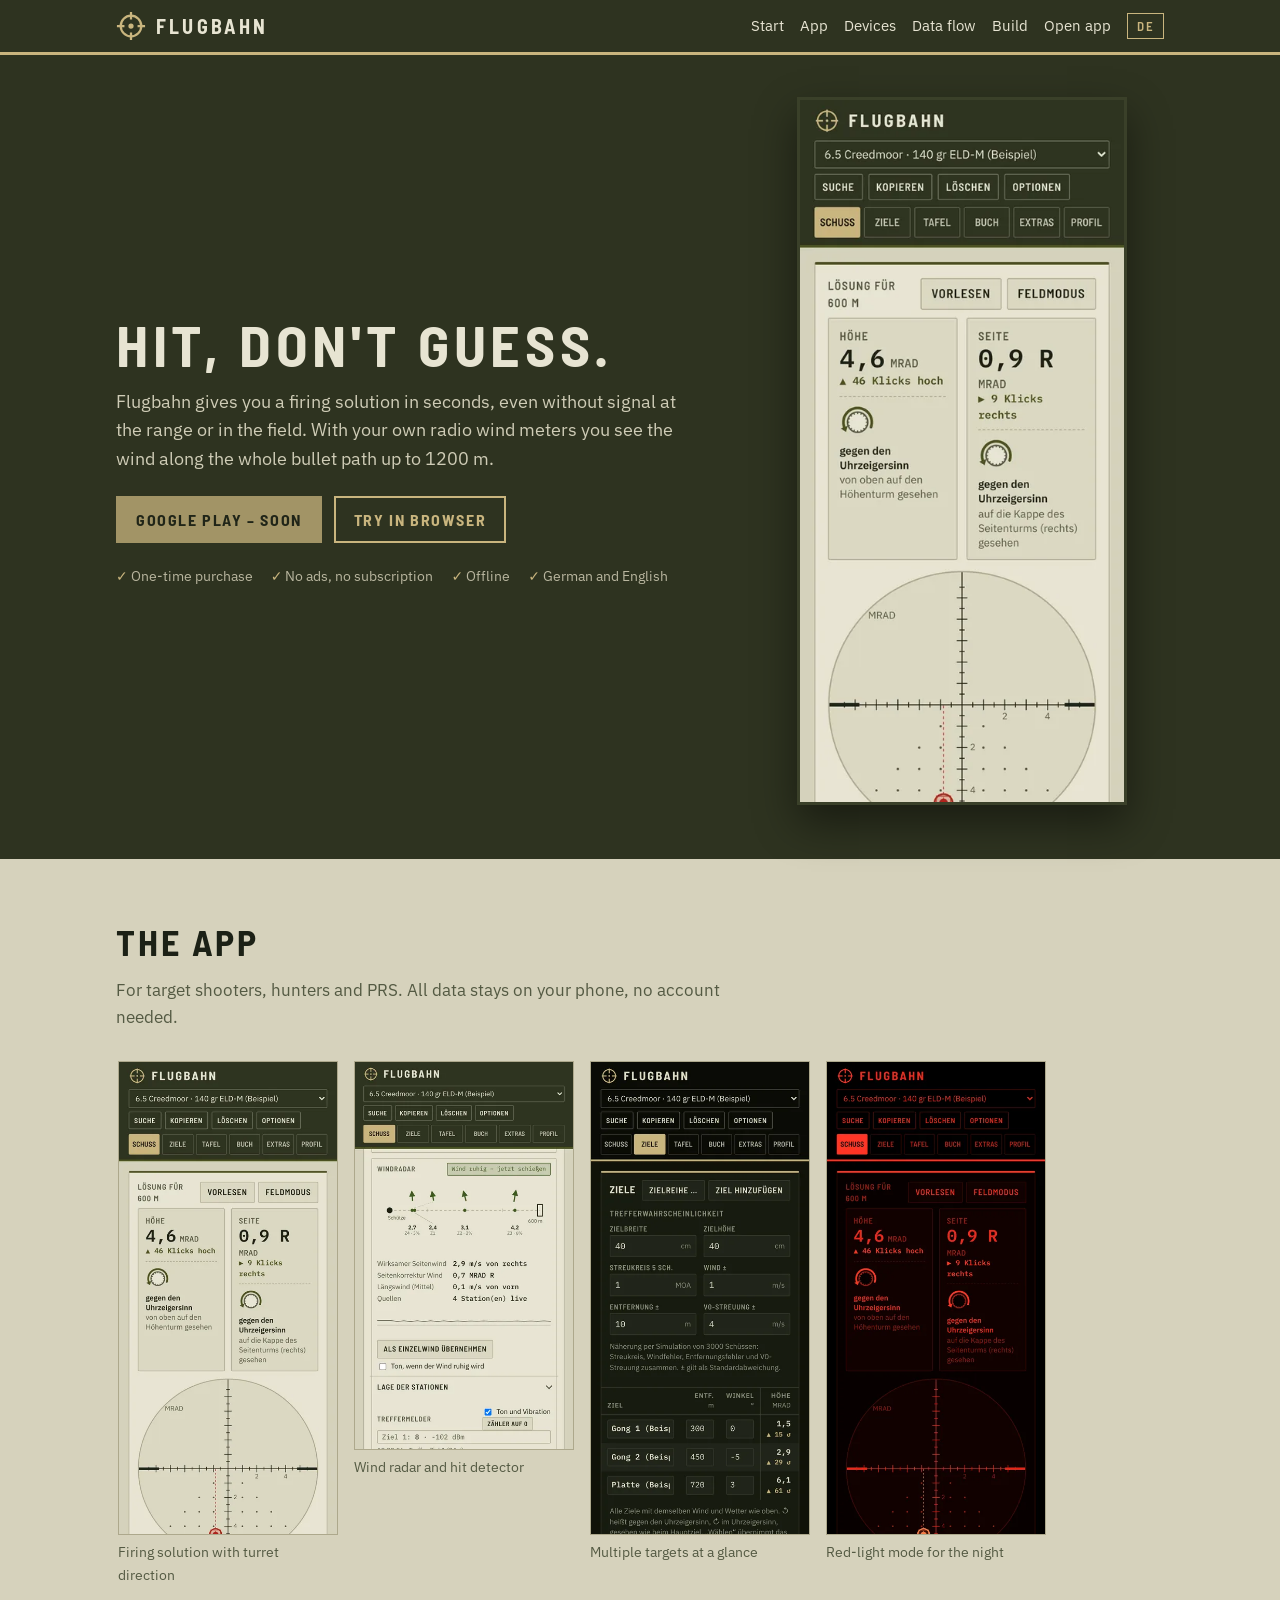
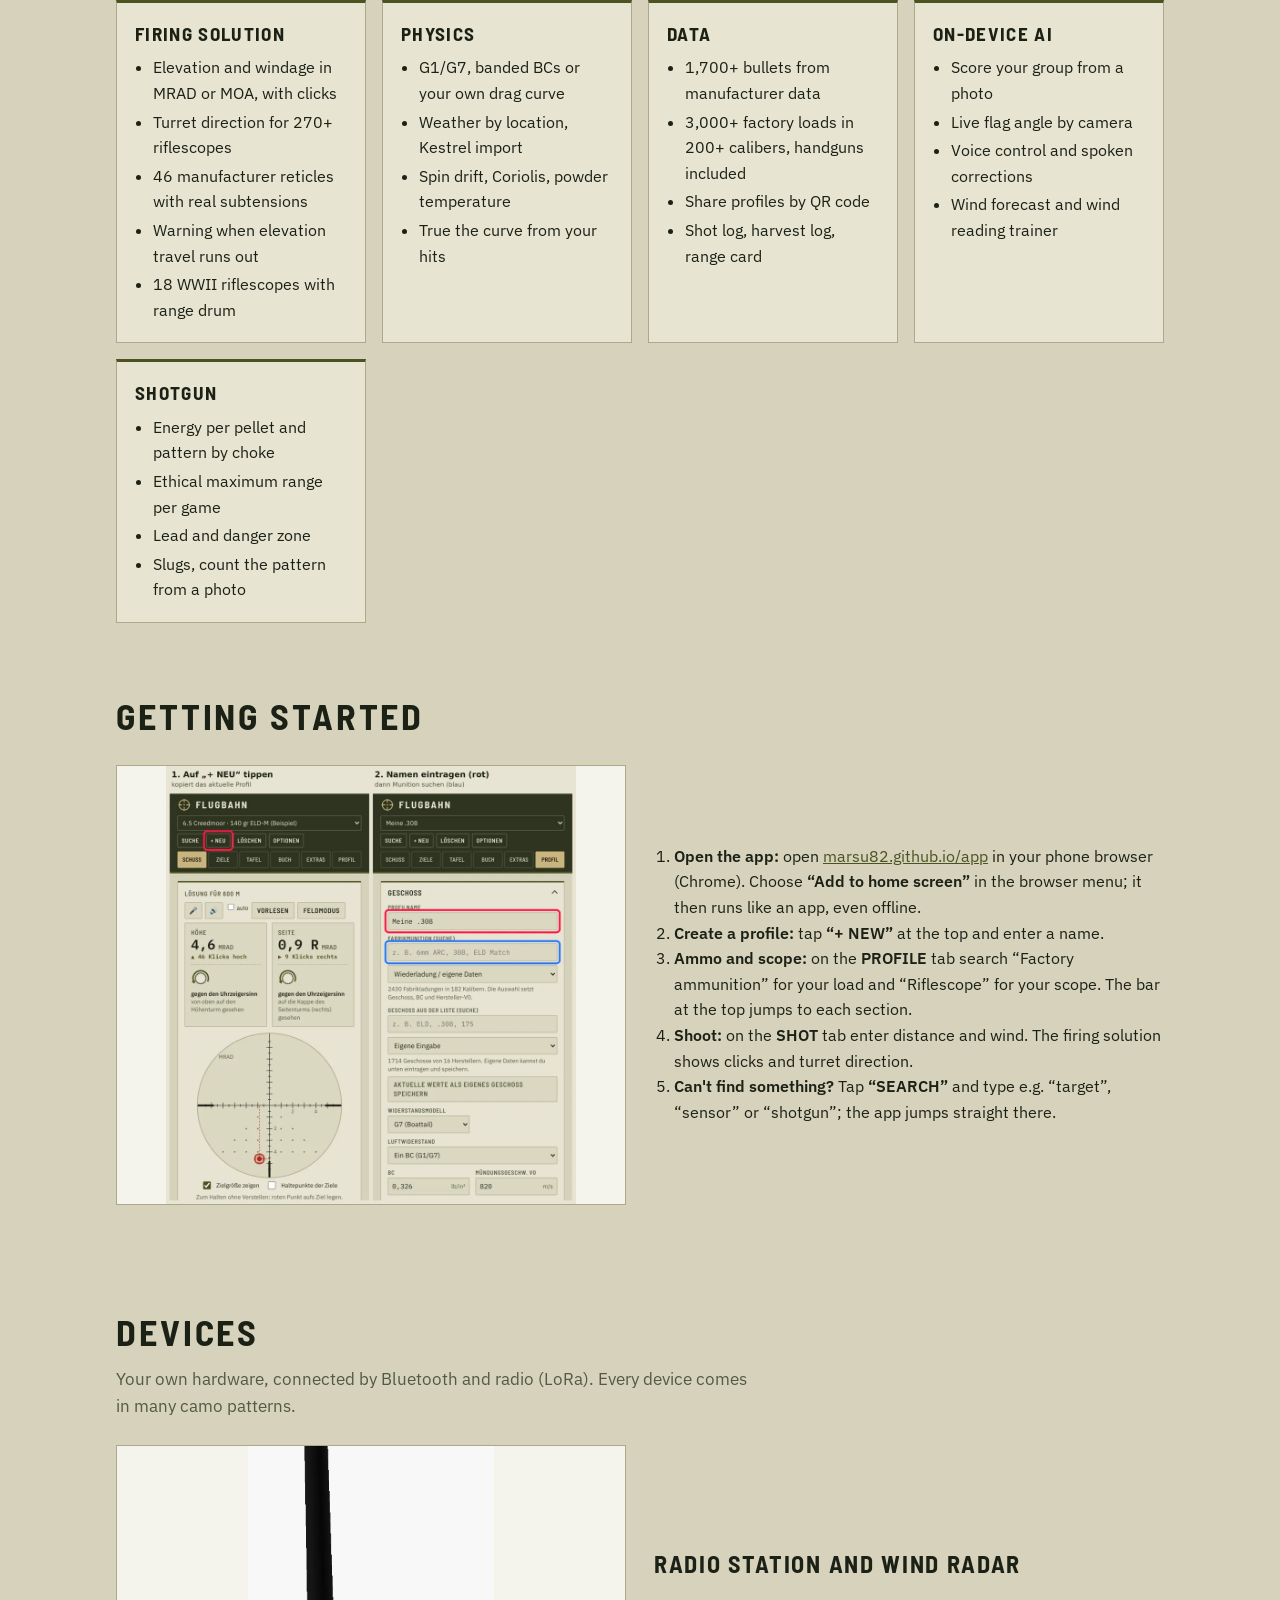
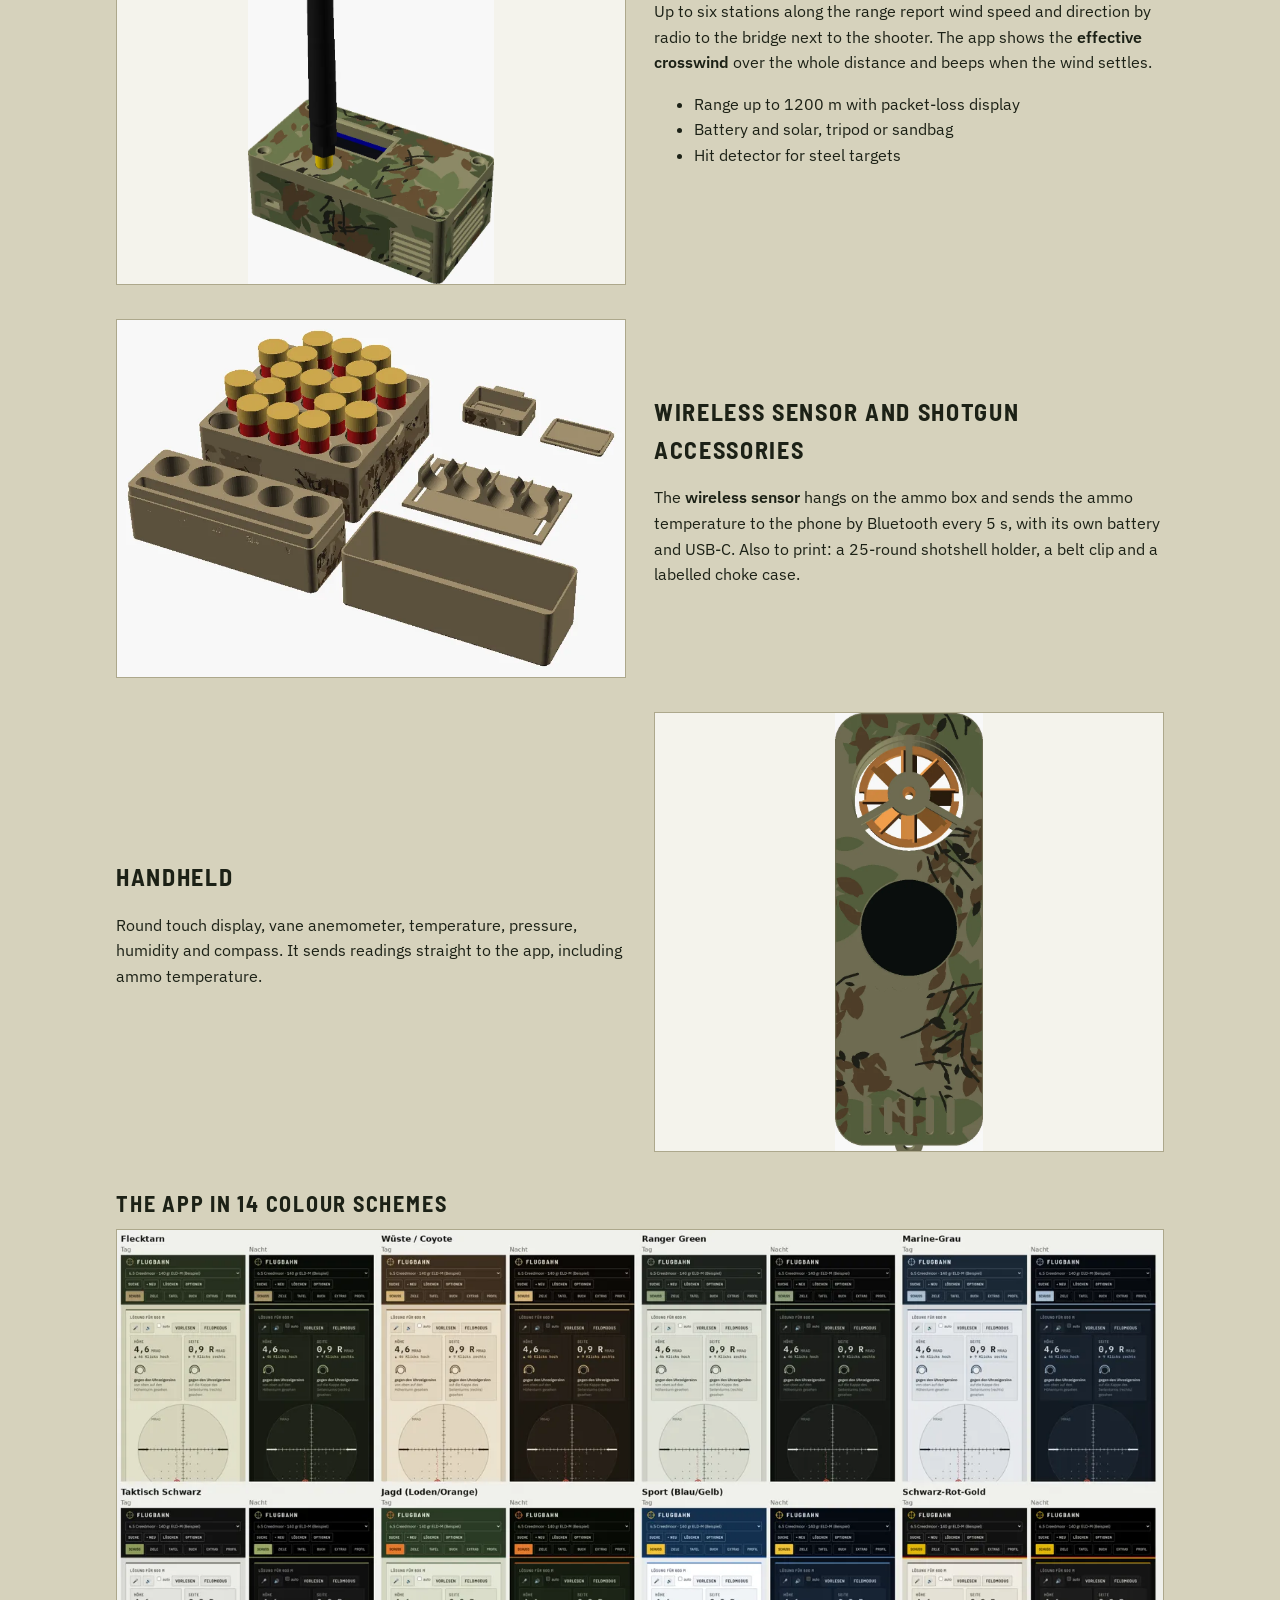
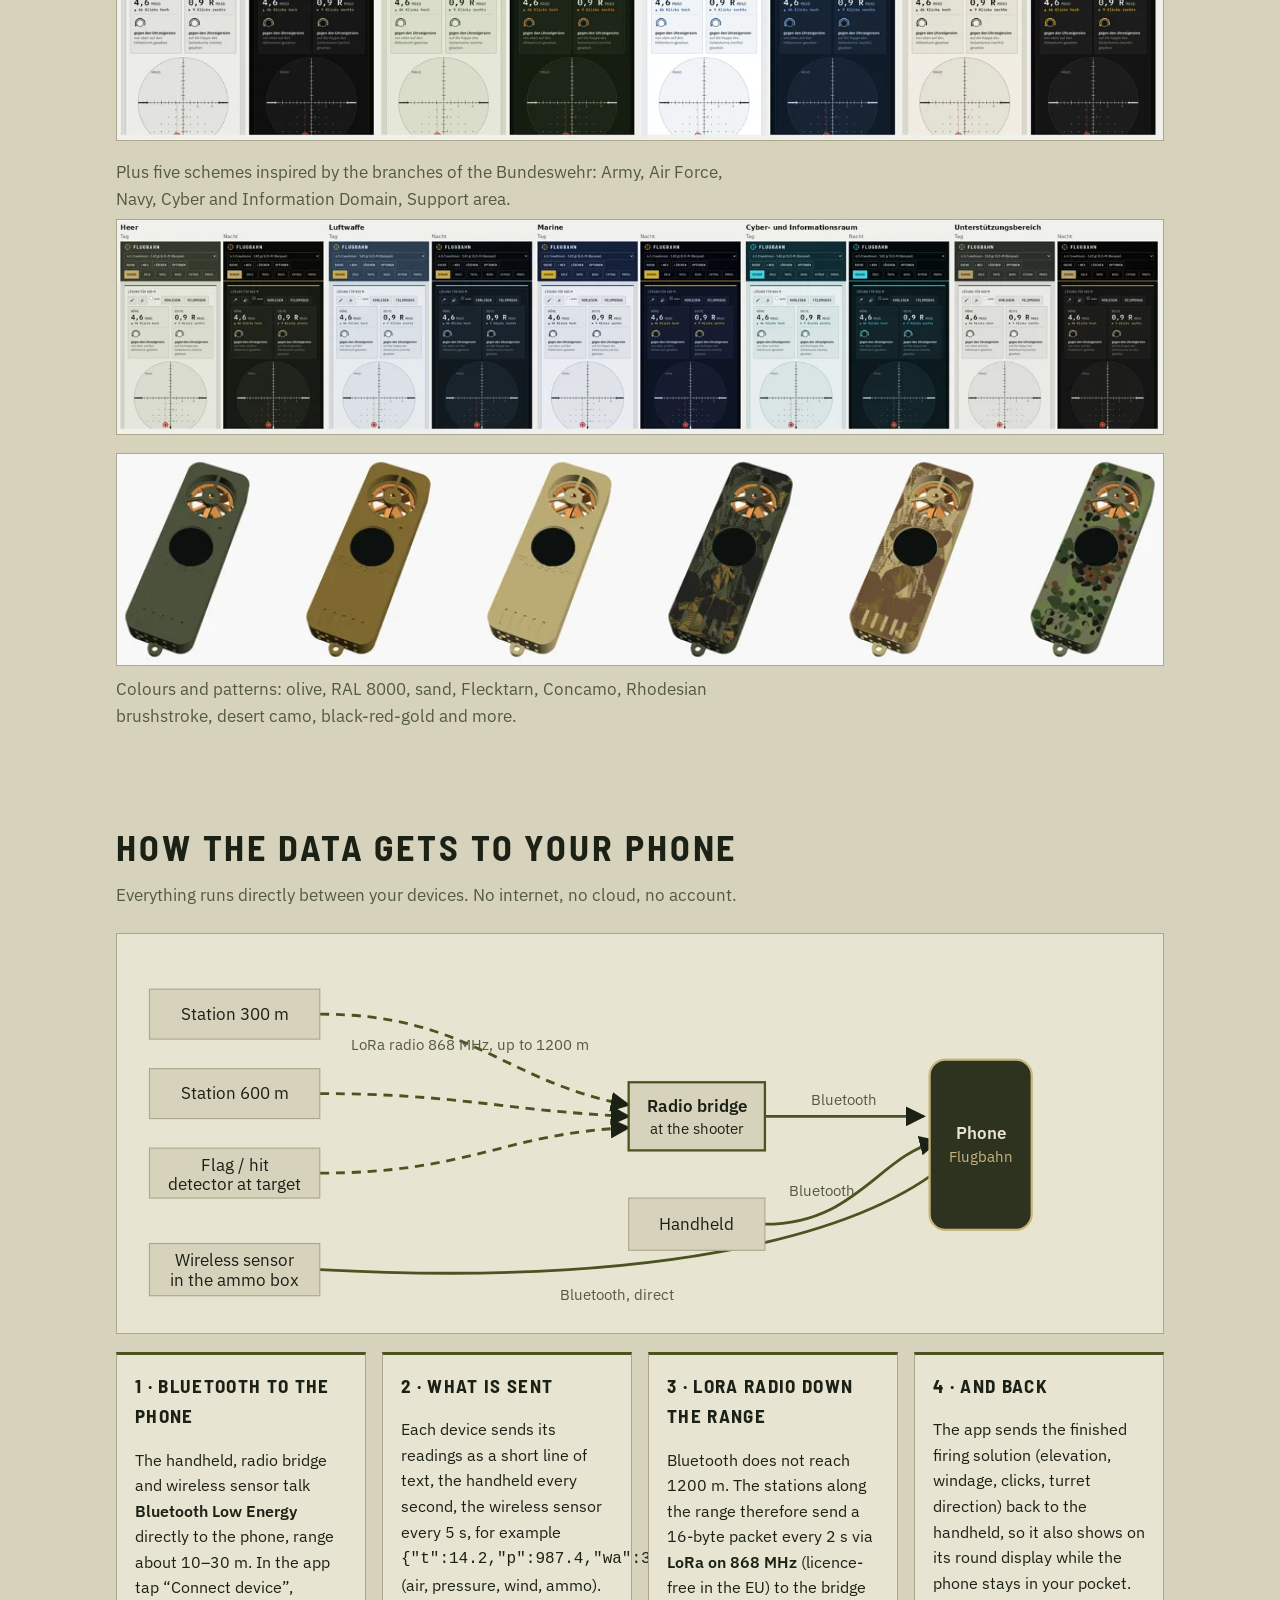
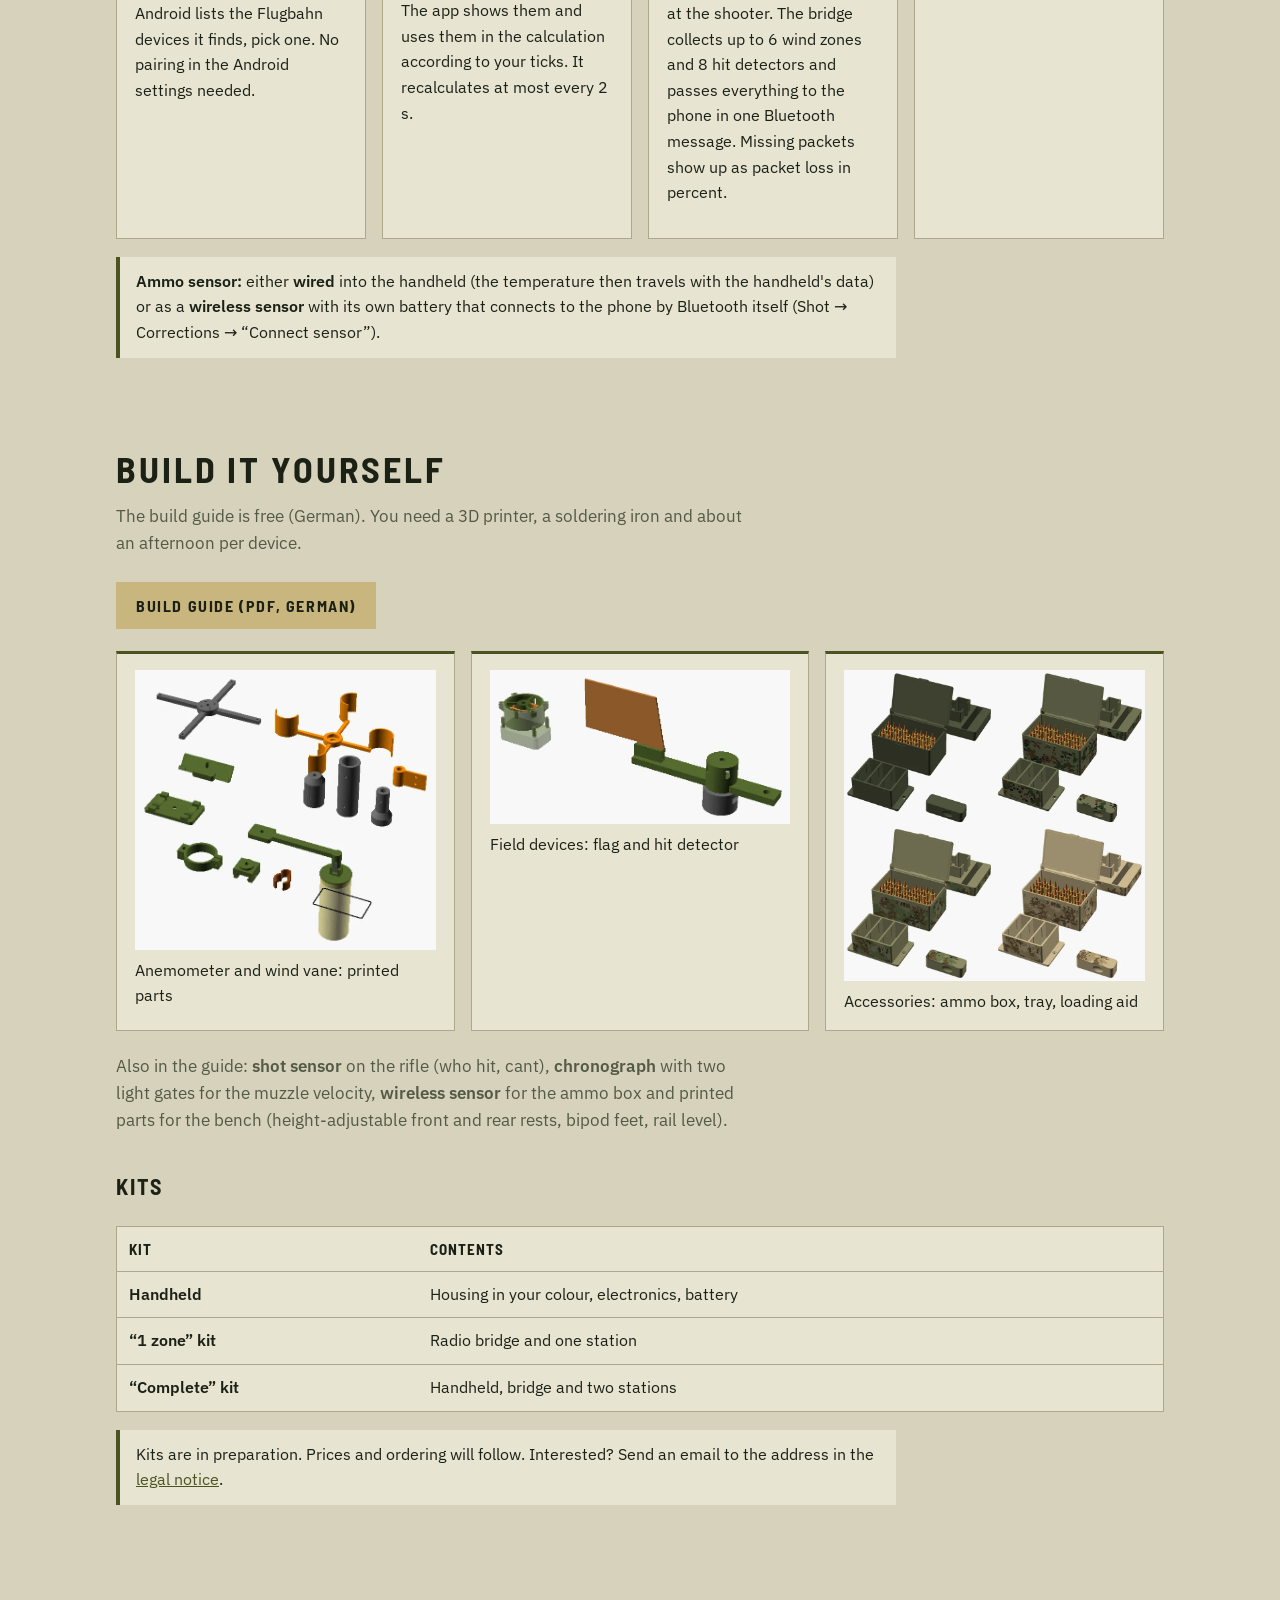
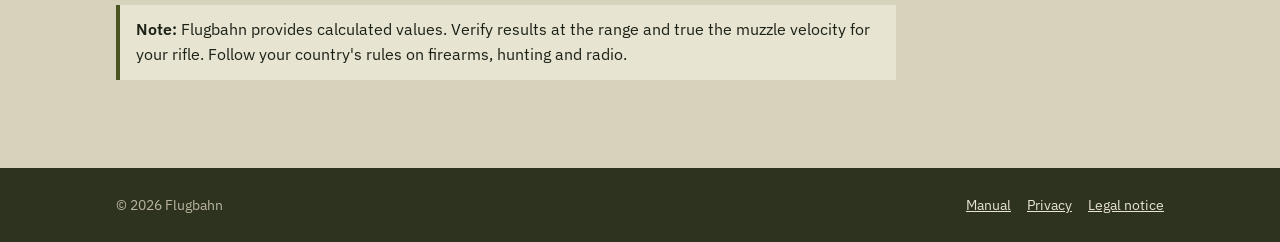
==== index.html @ de26c989 "Auflagen-Baukasten: höhenverstellbar mit Zwischenplatten und Feinverstellung, V-Auflage hinten, U-Au" ====
<!doctype html>
<html lang="de" data-l="de">
<head>
<meta charset="utf-8">
<meta name="viewport" content="width=device-width, initial-scale=1, viewport-fit=cover">
<title>Flugbahn – Ballistikrechner und Windmessung</title>
<meta name="description" content="Flugbahn: Ballistikrechner für Stand und Revier, offline, ohne Werbung und ohne Abo. Dazu eigene Wetterstation, Handgerät und Funk-Windmesser bis 1200 m zum Selberbauen.">
<meta name="theme-color" content="#2E3320">
<meta property="og:title" content="Flugbahn – Ballistikrechner und Windmessung">
<meta property="og:description" content="Feuerleitlösung in Sekunden, offline. Windradar mit eigenen Funkstationen bis 1200 m.">
<meta property="og:type" content="website">
<meta property="og:url" content="https://marsu82.github.io/">
<meta property="og:image" content="https://marsu82.github.io/bilder/vorschau.jpg">
<meta property="og:image:width" content="1200">
<meta property="og:image:height" content="630">
<meta name="twitter:card" content="summary_large_image">
<link rel="icon" href="app/icons/icon.svg" type="image/svg+xml">
<link rel="apple-touch-icon" href="app/icons/apple-touch-icon.png">
<link rel="stylesheet" href="app/fonts/fonts.css">
<style>
  :root{--bg:#D6D2BC;--surface:#E7E4D2;--ink:#1C2116;--muted:#545A43;--line:#ADA88C;--head:#2E3320;--acc:#C9B57E;--accent:#4B5320;--on-head:#E7E4D2}
  @media (prefers-color-scheme: dark){:root{--bg:#101209;--surface:#181B11;--ink:#DEDCC4;--muted:#8E9279;--line:#353B27;--head:#0A0C06;--accent:#C9B57E}}
  *{box-sizing:border-box}
  img{max-width:100%;height:auto}
  html{scroll-behavior:smooth}
  body{margin:0;background:var(--bg);color:var(--ink);font:16px/1.6 "IBM Plex Sans",system-ui,-apple-system,"Segoe UI",sans-serif}
  html[data-l="de"] .en, html[data-l="en"] .de{display:none!important}
  .wrap{max-width:1080px;margin:0 auto;padding-left:max(16px,env(safe-area-inset-left,0px));padding-right:max(16px,env(safe-area-inset-right,0px))}
  .cond{font-family:"Barlow Semi Condensed","Arial Narrow",sans-serif;text-transform:uppercase;letter-spacing:.08em}
  header.top{background:var(--head);color:var(--on-head);border-bottom:3px solid var(--acc);position:sticky;top:0;z-index:5}
  header.top .wrap{display:flex;align-items:center;justify-content:space-between;gap:12px;padding-block:calc(10px + env(safe-area-inset-top,0px)) 10px}
  .brand{display:flex;align-items:center;gap:10px;color:var(--on-head);text-decoration:none;font-weight:700;font-size:20px;letter-spacing:.16em}
  .brand svg{width:30px;height:30px}
  nav.links{display:flex;gap:16px;align-items:center;flex-wrap:wrap}
  nav.links a{color:var(--on-head);text-decoration:none;font-size:15px}
  nav.links a:hover{color:var(--acc)}
  .lang{background:none;border:1px solid var(--acc);color:var(--acc);font:600 13px "Barlow Semi Condensed",sans-serif;letter-spacing:.1em;padding:4px 9px;cursor:pointer}
  @media (max-width:700px){nav.links a.opt{display:none}}
  .hero{background:var(--head);color:var(--on-head);padding:42px 0 54px}
  .hero .wrap{display:grid;grid-template-columns:1.2fr .8fr;gap:36px;align-items:center}
  .hero h1{font-size:clamp(34px,6vw,58px);line-height:1.02;margin:0 0 14px;text-wrap:balance}
  .hero p{font-size:18px;max-width:52ch;color:#CFCCB6;margin:0 0 22px}
  .hero img{width:100%;max-width:330px;justify-self:center;border:3px solid #3A4029;box-shadow:0 18px 40px rgba(0,0,0,.45)}
  @media (max-width:760px){.hero .wrap{grid-template-columns:1fr}.hero img{max-width:260px}}
  .btns{display:flex;gap:12px;flex-wrap:wrap}
  .btn{display:inline-flex;align-items:center;gap:8px;padding:12px 18px;font:700 16px "Barlow Semi Condensed",sans-serif;letter-spacing:.1em;text-transform:uppercase;text-decoration:none;border:2px solid var(--acc)}
  .btn.pri{background:var(--acc);color:#1C2116}
  .btn.sec{color:var(--acc)}
  .btn[aria-disabled="true"]{opacity:.75;cursor:default}
  .badges{display:flex;gap:18px;flex-wrap:wrap;margin-top:22px;font-size:14px;color:#B9B69F}
  .badges span::before{content:"✓ ";color:var(--acc)}
  section{padding:54px 0 10px}
  h2{font-size:clamp(26px,4vw,36px);margin:0 0 6px;text-wrap:balance}
  .lead{color:var(--muted);max-width:64ch;margin:0 0 24px;font-size:17px}
  .grid{display:grid;grid-template-columns:repeat(auto-fit,minmax(240px,1fr));gap:16px}
  .card{background:var(--surface);border:1px solid var(--line);border-top:3px solid var(--accent);padding:16px 18px}
  .card h3{font-family:"Barlow Semi Condensed",sans-serif;text-transform:uppercase;letter-spacing:.07em;font-size:19px;margin:0 0 6px}
  .card ul{margin:0;padding-left:18px}
  .card li{margin:3px 0}
  .shots{display:flex;gap:16px;overflow-x:auto;padding:6px 2px 14px;scroll-snap-type:x mandatory}
  .shots figure{margin:0;flex:0 0 220px;scroll-snap-align:start}
  .shots img{width:100%;border:1px solid var(--line);display:block}
  .shots figcaption{font-size:14px;color:var(--muted);margin-top:6px}
  .dev{display:grid;grid-template-columns:1fr 1fr;gap:28px;align-items:center;margin:20px 0 34px}
  .dev img{width:100%;max-height:440px;object-fit:contain;background:#F4F3EC;border:1px solid var(--line)}
  .dev.rev .txt{order:-1}
  @media (max-width:760px){.dev{grid-template-columns:1fr}.dev.rev .txt{order:0}}
  .dev h3{font-family:"Barlow Semi Condensed",sans-serif;text-transform:uppercase;letter-spacing:.07em;font-size:24px;margin:0 0 6px}
  .wide{width:100%;background:#F4F3EC;border:1px solid var(--line);display:block}
  .note{background:var(--surface);border-left:4px solid var(--accent);padding:12px 16px;margin:18px 0;max-width:780px}
  .kits{width:100%;border-collapse:collapse;background:var(--surface);border:1px solid var(--line)}
  .kits th,.kits td{text-align:left;padding:10px 12px;border-bottom:1px solid var(--line);vertical-align:top}
  .kits th{font-family:"Barlow Semi Condensed",sans-serif;text-transform:uppercase;letter-spacing:.07em;font-size:15px}
  a{color:var(--accent)}
  footer{margin-top:60px;background:var(--head);color:#B9B69F;padding:26px 0 calc(26px + env(safe-area-inset-bottom,0px));font-size:14px}
  footer .wrap{display:flex;justify-content:space-between;gap:16px;flex-wrap:wrap}
  footer a{color:var(--on-head)}
  footer nav{display:flex;gap:16px;flex-wrap:wrap}
</style>
</head>
<body>
<header class="top"><div class="wrap">
  <a class="brand cond" href="#"><svg viewBox="0 0 32 32" fill="none" stroke="#C9B57E" stroke-width="2.4"><circle cx="16" cy="16" r="11"/><path d="M16 1v8M16 23v8M1 16h8M23 16h8"/><circle cx="16" cy="16" r="1.6" fill="#C9B57E"/></svg>Flugbahn</a>
  <nav class="links">
    <a class="opt" href="#start"><span class="de">Start</span><span class="en">Start</span></a>
    <a class="opt" href="#app"><span class="de">App</span><span class="en">App</span></a>
    <a class="opt" href="#geraete"><span class="de">Messgeräte</span><span class="en">Devices</span></a>
    <a class="opt" href="#daten"><span class="de">Datenfluss</span><span class="en">Data flow</span></a>
    <a class="opt" href="#bauen"><span class="de">Selbst bauen</span><span class="en">Build</span></a>
    <a href="app/"><span class="de">App öffnen</span><span class="en">Open app</span></a>
    <button class="lang" type="button" id="lang">EN</button>
  </nav>
</div></header>

<div class="hero"><div class="wrap">
  <div>
    <h1 class="cond"><span class="de">Treffen statt raten.</span><span class="en">Hit, don't guess.</span></h1>
    <p class="de">Flugbahn rechnet deine Feuerleitlösung in Sekunden, auch ohne Netz am Stand oder im Revier. Mit eigenen Funk-Windmessern siehst du den Wind entlang der ganzen Bahn bis 1200 m.</p>
    <p class="en">Flugbahn gives you a firing solution in seconds, even without signal at the range or in the field. With your own radio wind meters you see the wind along the whole bullet path up to 1200 m.</p>
    <div class="btns">
      <a class="btn pri" href="#" aria-disabled="true" title="Bald verfügbar"><span class="de">Google Play – bald</span><span class="en">Google Play – soon</span></a>
      <a class="btn sec" href="app/"><span class="de">Im Browser testen</span><span class="en">Try in browser</span></a>
    </div>
    <div class="badges"><span class="de">Einmalkauf</span><span class="en">One-time purchase</span><span class="de">Keine Werbung, kein Abo</span><span class="en">No ads, no subscription</span><span class="de">Offline</span><span class="en">Offline</span><span class="de">Deutsch und Englisch</span><span class="en">German and English</span></div>
  </div>
  <img src="bilder/handy-schuss.webp" width="420" height="910" alt="Flugbahn: Feuerleitlösung mit Turmrichtung und Absehen">
</div></div>

<main>
<section id="app"><div class="wrap">
  <h2 class="cond"><span class="de">Die App</span><span class="en">The app</span></h2>
  <p class="lead de">Für Sportschützen, Jäger und PRS. Alle Daten bleiben auf deinem Handy, es gibt kein Konto.</p>
  <p class="lead en">For target shooters, hunters and PRS. All data stays on your phone, no account needed.</p>
  <div class="shots" tabindex="0" role="region" aria-label="Screenshots">
    <figure><img src="bilder/handy-schuss.webp" width="420" height="910" loading="lazy" alt=""><figcaption class="de">Feuerleitlösung mit Turmrichtung</figcaption><figcaption class="en">Firing solution with turret direction</figcaption></figure>
    <figure><img src="bilder/handy-windradar.webp" width="420" height="746" loading="lazy" alt=""><figcaption class="de">Windradar und Treffermelder</figcaption><figcaption class="en">Wind radar and hit detector</figcaption></figure>
    <figure><img src="bilder/handy-ziele.webp" width="420" height="910" loading="lazy" alt=""><figcaption class="de">Mehrere Ziele auf einen Blick</figcaption><figcaption class="en">Multiple targets at a glance</figcaption></figure>
    <figure><img src="bilder/handy-nacht.webp" width="420" height="910" loading="lazy" alt=""><figcaption class="de">Rotlicht-Modus für die Nacht</figcaption><figcaption class="en">Red-light mode for the night</figcaption></figure>
  </div>
  <div class="grid">
    <div class="card"><h3><span class="de">Feuerleitlösung</span><span class="en">Firing solution</span></h3><ul class="de"><li>Höhe und Seite in MRAD oder MOA, mit Klicks</li><li>Drehrichtung für über 270 Zielfernrohre</li><li>46 Herstellerabsehen mit echten Teilungen</li><li>Warnung, wenn der Verstellbereich endet</li><li>18 Zielfernrohre aus dem 2. Weltkrieg mit Entfernungstrommel</li></ul><ul class="en"><li>Elevation and windage in MRAD or MOA, with clicks</li><li>Turret direction for 270+ riflescopes</li><li>46 manufacturer reticles with real subtensions</li><li>Warning when elevation travel runs out</li><li>18 WWII riflescopes with range drum</li></ul></div>
    <div class="card"><h3><span class="de">Physik</span><span class="en">Physics</span></h3><ul class="de"><li>G1/G7, BC-Staffeln oder eigene Widerstandskurve</li><li>Wetter per Standort, Kestrel-Import</li><li>Drall, Coriolis, Pulvertemperatur</li><li>Kurve aus deinen Treffern abgleichen</li></ul><ul class="en"><li>G1/G7, banded BCs or your own drag curve</li><li>Weather by location, Kestrel import</li><li>Spin drift, Coriolis, powder temperature</li><li>True the curve from your hits</li></ul></div>
    <div class="card"><h3><span class="de">Daten</span><span class="en">Data</span></h3><ul class="de"><li>Über 1.700 Geschosse von Herstellerangaben</li><li>Über 3.000 Fabrikladungen in über 200 Kalibern, auch Kurzwaffen</li><li>Profile per QR-Code teilen</li><li>Schussbuch, Streckenbuch, Schusstafel</li></ul><ul class="en"><li>1,700+ bullets from manufacturer data</li><li>3,000+ factory loads in 200+ calibers, handguns included</li><li>Share profiles by QR code</li><li>Shot log, harvest log, range card</li></ul></div>
    <div class="card"><h3><span class="de">KI auf dem Gerät</span><span class="en">On-device AI</span></h3><ul class="de"><li>Trefferbild per Foto auswerten</li><li>Fahnenwinkel live per Kamera</li><li>Sprachsteuerung und Sprachausgabe</li><li>Windprognose und Windlese-Trainer</li></ul><ul class="en"><li>Score your group from a photo</li><li>Live flag angle by camera</li><li>Voice control and spoken corrections</li><li>Wind forecast and wind reading trainer</li></ul></div>
    <div class="card"><h3><span class="de">Flinte</span><span class="en">Shotgun</span></h3><ul class="de"><li>Energie je Schrotkorn und Garbe nach Würgebohrung</li><li>Sinnvolle Höchstentfernung je Wildart</li><li>Vorhalt und Gefahrenbereich</li><li>Flintenlaufgeschosse, Garbe per Foto zählen</li></ul><ul class="en"><li>Energy per pellet and pattern by choke</li><li>Ethical maximum range per game</li><li>Lead and danger zone</li><li>Slugs, count the pattern from a photo</li></ul></div>
  </div>
</div></section>

<section id="start"><div class="wrap">
  <h2 class="cond"><span class="de">Erste Schritte</span><span class="en">Getting started</span></h2>
  <div class="dev"><img src="bilder/profil-anlegen.webp" width="900" height="960" loading="lazy" alt="Profil anlegen: auf + NEU tippen, Namen eintragen, Munition suchen">
    <div class="txt">
      <ol class="de" style="padding-left:20px;margin:0">
        <li><b>App öffnen:</b> <a href="app/">marsu82.github.io/app</a> im Handy-Browser (Chrome) öffnen. Im Browser-Menü <b>„Zum Startbildschirm hinzufügen“</b> wählen, dann läuft sie wie eine App und auch ohne Netz.</li>
        <li><b>Profil anlegen:</b> oben auf <b>„+ NEU“</b> tippen, Namen eintragen.</li>
        <li><b>Munition und Zielfernrohr:</b> im Reiter <b>PROFIL</b> unter „Fabrikmunition“ deine Ladung suchen, unter „Zielfernrohr“ dein Glas. Die Leiste oben springt zu jedem Abschnitt.</li>
        <li><b>Schießen:</b> im Reiter <b>SCHUSS</b> Entfernung und Wind eintragen. Die Feuerleitlösung zeigt Klicks und Drehrichtung.</li>
        <li><b>Etwas nicht gefunden?</b> Auf <b>„SUCHE“</b> tippen und z. B. „Scheibe“, „Fühler“ oder „Flinte“ eingeben, die App springt direkt dorthin.</li>
      </ol>
      <ol class="en" style="padding-left:20px;margin:0">
        <li><b>Open the app:</b> open <a href="app/">marsu82.github.io/app</a> in your phone browser (Chrome). Choose <b>“Add to home screen”</b> in the browser menu; it then runs like an app, even offline.</li>
        <li><b>Create a profile:</b> tap <b>“+ NEW”</b> at the top and enter a name.</li>
        <li><b>Ammo and scope:</b> on the <b>PROFILE</b> tab search “Factory ammunition” for your load and “Riflescope” for your scope. The bar at the top jumps to each section.</li>
        <li><b>Shoot:</b> on the <b>SHOT</b> tab enter distance and wind. The firing solution shows clicks and turret direction.</li>
        <li><b>Can't find something?</b> Tap <b>“SEARCH”</b> and type e.g. “target”, “sensor” or “shotgun”; the app jumps straight there.</li>
      </ol>
    </div></div>
</div></section>

<section id="geraete"><div class="wrap">
  <h2 class="cond"><span class="de">Messgeräte</span><span class="en">Devices</span></h2>
  <p class="lead de">Eigene Hardware, verbunden per Bluetooth und Funk (LoRa). Jedes Gerät gibt es in vielen Tarnmustern.</p>
  <p class="lead en">Your own hardware, connected by Bluetooth and radio (LoRa). Every device comes in many camo patterns.</p>

  <div class="dev"><img src="bilder/funkstation.webp" width="679" height="1206" loading="lazy" alt="Funkstation mit Antenne">
    <div class="txt"><h3><span class="de">Funkstation und Windradar</span><span class="en">Radio station and wind radar</span></h3>
      <p class="de">Bis zu sechs Stationen entlang der Bahn melden Wind und Richtung per Funk an die Brücke am Schützen. Die App zeigt den <b>wirksamen Seitenwind</b> über die ganze Strecke und gibt ein Signal, wenn der Wind ruhig ist.</p>
      <p class="en">Up to six stations along the range report wind speed and direction by radio to the bridge next to the shooter. The app shows the <b>effective crosswind</b> over the whole distance and beeps when the wind settles.</p>
      <ul class="de"><li>Reichweite bis 1200 m mit Paketverlust-Anzeige</li><li>Akku und Solar, Stativ oder Sandsack</li><li>Treffermelder für Stahlziele</li></ul>
      <ul class="en"><li>Range up to 1200 m with packet-loss display</li><li>Battery and solar, tripod or sandbag</li><li>Hit detector for steel targets</li></ul></div></div>

  <div class="dev"><img src="bilder/flinte.webp" width="900" height="633" loading="lazy" alt="Schrotpatronen-Halter, Choke-Etui, Gürtel-Clip und Funkfühler">
    <div class="txt"><h3><span class="de">Funkfühler und Flinten-Zubehör</span><span class="en">Wireless sensor and shotgun accessories</span></h3>
      <p class="de">Der <b>Funkfühler</b> hängt an der Patronenbox und meldet die Munitionstemperatur alle 5 s per Bluetooth ans Handy, mit eigenem Akku und USB-C. Dazu zum Drucken: Schrotpatronen-Halter für 25 Patronen, Gürtel-Clip und Choke-Etui mit Beschriftung.</p>
      <p class="en">The <b>wireless sensor</b> hangs on the ammo box and sends the ammo temperature to the phone by Bluetooth every 5 s, with its own battery and USB-C. Also to print: a 25-round shotshell holder, a belt clip and a labelled choke case.</p></div></div>

  <div class="dev rev"><img src="bilder/handgeraet.webp" width="434" height="1284" loading="lazy" alt="Handgerät">
    <div class="txt"><h3><span class="de">Handgerät</span><span class="en">Handheld</span></h3>
      <p class="de">Rundes Touch-Display, Flügelrad, Temperatur, Luftdruck, Feuchte und Kompass. Es schickt die Werte direkt in die App, auch die Munitionstemperatur.</p>
      <p class="en">Round touch display, vane anemometer, temperature, pressure, humidity and compass. It sends readings straight to the app, including ammo temperature.</p></div></div>

  <h3 class="cond" style="margin:0 0 8px;font-size:22px"><span class="de">Die App in 14 Farbschemata</span><span class="en">The app in 14 colour schemes</span></h3>
  <img class="wide" src="bilder/farbschemata.webp" width="1400" height="682" loading="lazy" alt="App in Flecktarn, Wüste, Ranger Green, Marine-Grau, Schwarz, Jagd, Sport und Schwarz-Rot-Gold, jeweils Tag und Nacht" style="margin-bottom:18px">
  <p class="lead de" style="margin:0 0 6px">Dazu fünf Schemata in Anlehnung an die Teilstreitkräfte der Bundeswehr: Heer, Luftwaffe, Marine, Cyber- und Informationsraum, Unterstützungsbereich.</p>
  <p class="lead en" style="margin:0 0 6px">Plus five schemes inspired by the branches of the Bundeswehr: Army, Air Force, Navy, Cyber and Information Domain, Support area.</p>
  <img class="wide" src="bilder/farbschemata-bundeswehr.webp" width="1400" height="286" loading="lazy" alt="App in den Farben von Heer, Luftwaffe, Marine, CIR und Unterstützungsbereich" style="margin-bottom:18px">
  <img class="wide" src="bilder/farben.webp" width="1000" height="202" loading="lazy" alt="Handgerät in sechs Farben und Tarnmustern">
  <p class="lead de" style="margin-top:10px">Farben und Muster: Oliv, RAL 8000, Sand, Flecktarn, Concamo, Rhodesian Brushstroke, Wüstentarn, Schwarz-Rot-Gold und mehr.</p>
  <p class="lead en" style="margin-top:10px">Colours and patterns: olive, RAL 8000, sand, Flecktarn, Concamo, Rhodesian brushstroke, desert camo, black-red-gold and more.</p>
</div></section>

<section id="daten"><div class="wrap">
  <h2 class="cond"><span class="de">So kommen die Daten ins Handy</span><span class="en">How the data gets to your phone</span></h2>
  <p class="lead de">Alles läuft direkt zwischen deinen Geräten. Kein Internet, keine Cloud, kein Konto.</p>
  <p class="lead en">Everything runs directly between your devices. No internet, no cloud, no account.</p>
  <figure style="margin:0 0 18px;background:var(--surface);border:1px solid var(--line);padding:12px">
    <svg viewBox="0 0 900 330" width="100%" role="img" aria-label="Datenfluss: Funkstationen per LoRa zur Brücke, Brücke, Handgerät und Funkfühler per Bluetooth zum Handy" style="display:block;font-family:'IBM Plex Sans',sans-serif">
      <defs><marker id="pf" viewBox="0 0 10 10" refX="9" refY="5" markerWidth="7" markerHeight="7" orient="auto"><path d="M0 0L10 5L0 10z" fill="currentColor"/></marker></defs>
      <g style="color:var(--accent)" fill="none" stroke="currentColor" stroke-width="2.5">
        <path d="M168 60 C 300 60, 330 120, 440 140" stroke-dasharray="8 6" marker-end="url(#pf)"/>
        <path d="M168 130 C 290 130, 330 145, 440 150" stroke-dasharray="8 6" marker-end="url(#pf)"/>
        <path d="M168 200 C 300 200, 330 165, 440 160" stroke-dasharray="8 6" marker-end="url(#pf)"/>
        <path d="M560 150 L 700 150" marker-end="url(#pf)"/>
        <path d="M560 245 C 640 245, 660 185, 712 172" marker-end="url(#pf)"/>
        <path d="M168 285 C 450 300, 640 260, 722 190" marker-end="url(#pf)"/>
      </g>
      <g font-size="15" fill="var(--ink)">
        <rect x="18" y="38" width="150" height="44" fill="var(--bg)" stroke="var(--line)"/><text x="93" y="65" text-anchor="middle">Station 300 m</text>
        <rect x="18" y="108" width="150" height="44" fill="var(--bg)" stroke="var(--line)"/><text x="93" y="135" text-anchor="middle">Station 600 m</text>
        <rect x="18" y="178" width="150" height="44" fill="var(--bg)" stroke="var(--line)"/><text class="de" x="93" y="198" text-anchor="middle">Fahne / Treffer-</text><text class="de" x="93" y="215" text-anchor="middle">melder am Ziel</text><text class="en" x="93" y="198" text-anchor="middle">Flag / hit</text><text class="en" x="93" y="215" text-anchor="middle">detector at target</text>
        <rect x="440" y="120" width="120" height="60" fill="var(--bg)" stroke="var(--accent)" stroke-width="2"/><text class="de" x="500" y="146" text-anchor="middle" font-weight="700">Funkbrücke</text><text class="de" x="500" y="166" text-anchor="middle" font-size="13">am Schützen</text><text class="en" x="500" y="146" text-anchor="middle" font-weight="700">Radio bridge</text><text class="en" x="500" y="166" text-anchor="middle" font-size="13">at the shooter</text>
        <rect x="440" y="222" width="120" height="46" fill="var(--bg)" stroke="var(--line)"/><text class="de" x="500" y="250" text-anchor="middle">Handgerät</text><text class="en" x="500" y="250" text-anchor="middle">Handheld</text>
        <rect x="18" y="262" width="150" height="46" fill="var(--bg)" stroke="var(--line)"/><text class="de" x="93" y="282" text-anchor="middle">Funkfühler in</text><text class="de" x="93" y="299" text-anchor="middle">der Patronenbox</text><text class="en" x="93" y="282" text-anchor="middle">Wireless sensor</text><text class="en" x="93" y="299" text-anchor="middle">in the ammo box</text>
        <rect x="705" y="100" width="90" height="150" rx="14" fill="var(--head)" stroke="var(--acc)" stroke-width="2"/><text class="de" x="750" y="170" text-anchor="middle" fill="#E7E4D2" font-weight="700">Handy</text><text class="en" x="750" y="170" text-anchor="middle" fill="#E7E4D2" font-weight="700">Phone</text><text x="750" y="190" text-anchor="middle" fill="#C9B57E" font-size="13">Flugbahn</text>
      </g>
      <g font-size="13" fill="var(--muted)">
        <text class="de" x="300" y="92" text-anchor="middle">LoRa-Funk 868 MHz, bis 1200 m</text><text class="en" x="300" y="92" text-anchor="middle">LoRa radio 868 MHz, up to 1200 m</text>
        <text x="630" y="140" text-anchor="middle">Bluetooth</text>
        <text x="610" y="220" text-anchor="middle">Bluetooth</text>
        <text class="de" x="430" y="312" text-anchor="middle">Bluetooth, direkt</text><text class="en" x="430" y="312" text-anchor="middle">Bluetooth, direct</text>
      </g>
    </svg>
  </figure>
  <div class="grid">
    <div class="card"><h3><span class="de">1 · Bluetooth zum Handy</span><span class="en">1 · Bluetooth to the phone</span></h3>
      <p class="de">Handgerät, Funkbrücke und Funkfühler sprechen <b>Bluetooth Low Energy</b> direkt mit dem Handy, Reichweite etwa 10–30 m. In der App tippst du auf „Messgerät verbinden“, Android zeigt die gefundenen Flugbahn-Geräte, du wählst eins aus. Koppeln in den Android-Einstellungen ist nicht nötig.</p>
      <p class="en">The handheld, radio bridge and wireless sensor talk <b>Bluetooth Low Energy</b> directly to the phone, range about 10–30 m. In the app tap “Connect device”, Android lists the Flugbahn devices it finds, pick one. No pairing in the Android settings needed.</p></div>
    <div class="card"><h3><span class="de">2 · Was übertragen wird</span><span class="en">2 · What is sent</span></h3>
      <p class="de">Jedes Gerät schickt seine Messwerte als kurze Textzeile, das Handgerät jede Sekunde, der Funkfühler alle 5 s, zum Beispiel <code>{"t":14.2,"p":987.4,"wa":3.1,"at":21.4}</code> (Luft, Druck, Wind, Munition). Die App zeigt sie an und übernimmt sie in die Rechnung, je nachdem, welche Haken du gesetzt hast. Neu gerechnet wird höchstens alle 2 s.</p>
      <p class="en">Each device sends its readings as a short line of text, the handheld every second, the wireless sensor every 5 s, for example <code>{"t":14.2,"p":987.4,"wa":3.1,"at":21.4}</code> (air, pressure, wind, ammo). The app shows them and uses them in the calculation according to your ticks. It recalculates at most every 2 s.</p></div>
    <div class="card"><h3><span class="de">3 · LoRa-Funk über die Strecke</span><span class="en">3 · LoRa radio down the range</span></h3>
      <p class="de">Bluetooth reicht keine 1200 m. Die Stationen an der Bahn funken deshalb mit <b>LoRa auf 868 MHz</b> (in der EU anmeldefrei) alle 2 s ein 16-Byte-Paket an die Brücke am Schützen. Die Brücke sammelt bis zu 6 Windzonen und 8 Treffermelder und gibt alles in einer Meldung per Bluetooth ans Handy weiter. Fehlende Pakete zeigt die App als Paketverlust in Prozent.</p>
      <p class="en">Bluetooth does not reach 1200 m. The stations along the range therefore send a 16-byte packet every 2 s via <b>LoRa on 868 MHz</b> (licence-free in the EU) to the bridge at the shooter. The bridge collects up to 6 wind zones and 8 hit detectors and passes everything to the phone in one Bluetooth message. Missing packets show up as packet loss in percent.</p></div>
    <div class="card"><h3><span class="de">4 · Und zurück</span><span class="en">4 · And back</span></h3>
      <p class="de">Die App schickt die fertige Feuerleitlösung (Höhe, Seite, Klicks, Drehrichtung) zurück ans Handgerät. So steht sie auch auf dessen rundem Display, wenn das Handy in der Tasche bleibt.</p>
      <p class="en">The app sends the finished firing solution (elevation, windage, clicks, turret direction) back to the handheld, so it also shows on its round display while the phone stays in your pocket.</p></div>
  </div>
  <p class="note de"><b>Munitionsfühler:</b> entweder <b>am Kabel</b> ins Handgerät gesteckt (die Temperatur geht dann mit den Handgerät-Daten ins Handy) oder als <b>Funkfühler</b> mit eigenem Akku, der sich selbst per Bluetooth mit dem Handy verbindet (Schuss → Korrekturen → „Fühler verbinden“).</p>
  <p class="note en"><b>Ammo sensor:</b> either <b>wired</b> into the handheld (the temperature then travels with the handheld's data) or as a <b>wireless sensor</b> with its own battery that connects to the phone by Bluetooth itself (Shot → Corrections → “Connect sensor”).</p>
</div></section>

<section id="bauen"><div class="wrap">
  <h2 class="cond"><span class="de">Selbst bauen</span><span class="en">Build it yourself</span></h2>
  <p class="lead de">Die Bauanleitung ist kostenlos. Du brauchst einen 3D-Drucker, einen Lötkolben und etwa einen Nachmittag pro Gerät.</p>
  <p class="lead en">The build guide is free (German). You need a 3D printer, a soldering iron and about an afternoon per device.</p>
  <div class="btns" style="margin-bottom:22px"><a class="btn pri" href="bauanleitung/Flugbahn-Bauanleitung.pdf" download><span class="de">Bauanleitung (PDF, 37 Seiten)</span><span class="en">Build guide (PDF, German)</span></a></div>
  <div class="grid">
    <figure class="card" style="margin:0"><img src="bilder/feldgeraete.webp" width="639" height="596" alt="" style="width:100%"><figcaption><span class="de">Windmesser und Windfahne: Druckteile</span><span class="en">Anemometer and wind vane: printed parts</span></figcaption></figure>
    <figure class="card" style="margin:0"><img src="bilder/windmesser.webp" width="707" height="363" alt="" style="width:100%"><figcaption><span class="de">Feldgeräte: Fahne und Treffermelder</span><span class="en">Field devices: flag and hit detector</span></figcaption></figure>
    <figure class="card" style="margin:0"><img src="bilder/zubehoer.webp" width="900" height="932" alt="" style="width:100%"><figcaption><span class="de">Zubehör: Patronenbox, Ablage, Ladehilfe</span><span class="en">Accessories: ammo box, tray, loading aid</span></figcaption></figure>
  </div>

  <p class="lead de" id="weitere-geraete" style="margin-top:22px">Außerdem in der Anleitung: <b>Schussmelder</b> am Gewehr (wer hat getroffen, Verkantung), <b>Chronograph</b> mit zwei Lichtschranken für die V0, <b>Funkfühler</b> für die Patronenbox und Druckteile für die Schießbank (höhenverstellbare Auflagen für Hinter- und Vorderschaft, Zweibein-Füße, Libelle für die Schiene).</p>
  <p class="lead en" style="margin-top:22px">Also in the guide: <b>shot sensor</b> on the rifle (who hit, cant), <b>chronograph</b> with two light gates for the muzzle velocity, <b>wireless sensor</b> for the ammo box and printed parts for the bench (height-adjustable front and rear rests, bipod feet, rail level).</p>
  <h3 class="cond" style="margin-top:34px;font-size:22px"><span class="de">Bausätze</span><span class="en">Kits</span></h3>
  <table class="kits">
    <thead><tr><th><span class="de">Set</span><span class="en">Kit</span></th><th><span class="de">Inhalt</span><span class="en">Contents</span></th></tr></thead>
    <tbody>
      <tr><td><b><span class="de">Handgerät</span><span class="en">Handheld</span></b></td><td><span class="de">Gehäuse in Wunschfarbe, Elektronik, Akku</span><span class="en">Housing in your colour, electronics, battery</span></td></tr>
      <tr><td><b><span class="de">Set „1 Zone“</span><span class="en">“1 zone” kit</span></b></td><td><span class="de">Funkbrücke und eine Funkstation</span><span class="en">Radio bridge and one station</span></td></tr>
      <tr><td><b><span class="de">Set „Komplett“</span><span class="en">“Complete” kit</span></b></td><td><span class="de">Handgerät, Brücke und zwei Stationen</span><span class="en">Handheld, bridge and two stations</span></td></tr>
    </tbody>
  </table>
  <p class="note de">Bausätze sind in Vorbereitung. Preise und Bestellung folgen. Interesse? Schreib eine E-Mail an die Adresse im <a href="impressum.html">Impressum</a>.</p>
  <p class="note en">Kits are in preparation. Prices and ordering will follow. Interested? Send an email to the address in the <a href="impressum.html">legal notice</a>.</p>
</div></section>

<section id="hinweis"><div class="wrap">
  <p class="note de"><b>Hinweis:</b> Flugbahn liefert Rechenwerte. Überprüfe die Ergebnisse am Schießstand und gleiche die V0 an deine Waffe an. Beachte die Vorschriften deines Landes zu Waffen, Jagd und Funk.</p>
  <p class="note en"><b>Note:</b> Flugbahn provides calculated values. Verify results at the range and true the muzzle velocity for your rifle. Follow your country's rules on firearms, hunting and radio.</p>
</div></section>
</main>

<footer><div class="wrap">
  <span>© 2026 Flugbahn</span>
  <nav><a href="app/handbuch.html"><span class="de">Handbuch</span><span class="en">Manual</span></a><a href="app/datenschutz.html"><span class="de">Datenschutz</span><span class="en">Privacy</span></a><a href="impressum.html"><span class="de">Impressum</span><span class="en">Legal notice</span></a></nav>
</div></footer>
<script>
(function () {
  var h = document.documentElement, b = document.getElementById("lang"), l;
  try { l = localStorage.getItem("flugbahn.site_lang"); } catch (e) {}
  if (!l) l = /^de\b/i.test(navigator.language || "de") ? "de" : "en";
  function set(x) { l = x; h.dataset.l = x; h.lang = x; b.textContent = x === "de" ? "EN" : "DE"; try { localStorage.setItem("flugbahn.site_lang", x); } catch (e) {} }
  set(l);
  b.addEventListener("click", function () { set(l === "de" ? "en" : "de"); });
  document.querySelectorAll('[aria-disabled="true"]').forEach(function (a) { a.addEventListener("click", function (e) { e.preventDefault(); }); });
})();
</script>
</body>
</html>
---- app/fonts/fonts.css ----
@font-face {
  font-family: 'Barlow Semi Condensed';
  font-style: normal;
  font-weight: 500;
  font-display: swap;
  src: url(BarlowSemiCondensed-500.woff2) format('woff2');
  unicode-range: U+0000-00FF, U+0131, U+0152-0153, U+02BB-02BC, U+02C6, U+02DA, U+02DC, U+0304, U+0308, U+0329, U+2000-206F, U+20AC, U+2122, U+2191, U+2193, U+2212, U+2215, U+FEFF, U+FFFD;
}
@font-face {
  font-family: 'Barlow Semi Condensed';
  font-style: normal;
  font-weight: 600;
  font-display: swap;
  src: url(BarlowSemiCondensed-600.woff2) format('woff2');
  unicode-range: U+0000-00FF, U+0131, U+0152-0153, U+02BB-02BC, U+02C6, U+02DA, U+02DC, U+0304, U+0308, U+0329, U+2000-206F, U+20AC, U+2122, U+2191, U+2193, U+2212, U+2215, U+FEFF, U+FFFD;
}
@font-face {
  font-family: 'Barlow Semi Condensed';
  font-style: normal;
  font-weight: 700;
  font-display: swap;
  src: url(BarlowSemiCondensed-700.woff2) format('woff2');
  unicode-range: U+0000-00FF, U+0131, U+0152-0153, U+02BB-02BC, U+02C6, U+02DA, U+02DC, U+0304, U+0308, U+0329, U+2000-206F, U+20AC, U+2122, U+2191, U+2193, U+2212, U+2215, U+FEFF, U+FFFD;
}
@font-face {
  font-family: 'IBM Plex Mono';
  font-style: normal;
  font-weight: 400;
  font-display: swap;
  src: url(IBMPlexMono-400.woff2) format('woff2');
  unicode-range: U+0000-00FF, U+0131, U+0152-0153, U+02BB-02BC, U+02C6, U+02DA, U+02DC, U+0304, U+0308, U+0329, U+2000-206F, U+20AC, U+2122, U+2191, U+2193, U+2212, U+2215, U+FEFF, U+FFFD;
}
@font-face {
  font-family: 'IBM Plex Mono';
  font-style: normal;
  font-weight: 500;
  font-display: swap;
  src: url(IBMPlexMono-500.woff2) format('woff2');
  unicode-range: U+0000-00FF, U+0131, U+0152-0153, U+02BB-02BC, U+02C6, U+02DA, U+02DC, U+0304, U+0308, U+0329, U+2000-206F, U+20AC, U+2122, U+2191, U+2193, U+2212, U+2215, U+FEFF, U+FFFD;
}
@font-face {
  font-family: 'IBM Plex Mono';
  font-style: normal;
  font-weight: 600;
  font-display: swap;
  src: url(IBMPlexMono-600.woff2) format('woff2');
  unicode-range: U+0000-00FF, U+0131, U+0152-0153, U+02BB-02BC, U+02C6, U+02DA, U+02DC, U+0304, U+0308, U+0329, U+2000-206F, U+20AC, U+2122, U+2191, U+2193, U+2212, U+2215, U+FEFF, U+FFFD;
}
@font-face {
  font-family: 'IBM Plex Sans';
  font-style: normal;
  font-weight: 400;
  font-stretch: 100%;
  font-display: swap;
  src: url(IBMPlexSans-400.woff2) format('woff2');
  unicode-range: U+0000-00FF, U+0131, U+0152-0153, U+02BB-02BC, U+02C6, U+02DA, U+02DC, U+0304, U+0308, U+0329, U+2000-206F, U+20AC, U+2122, U+2191, U+2193, U+2212, U+2215, U+FEFF, U+FFFD;
}
@font-face {
  font-family: 'IBM Plex Sans';
  font-style: normal;
  font-weight: 500;
  font-stretch: 100%;
  font-display: swap;
  src: url(IBMPlexSans-500.woff2) format('woff2');
  unicode-range: U+0000-00FF, U+0131, U+0152-0153, U+02BB-02BC, U+02C6, U+02DA, U+02DC, U+0304, U+0308, U+0329, U+2000-206F, U+20AC, U+2122, U+2191, U+2193, U+2212, U+2215, U+FEFF, U+FFFD;
}
@font-face {
  font-family: 'IBM Plex Sans';
  font-style: normal;
  font-weight: 600;
  font-stretch: 100%;
  font-display: swap;
  src: url(IBMPlexSans-600.woff2) format('woff2');
  unicode-range: U+0000-00FF, U+0131, U+0152-0153, U+02BB-02BC, U+02C6, U+02DA, U+02DC, U+0304, U+0308, U+0329, U+2000-206F, U+20AC, U+2122, U+2191, U+2193, U+2212, U+2215, U+FEFF, U+FFFD;
}
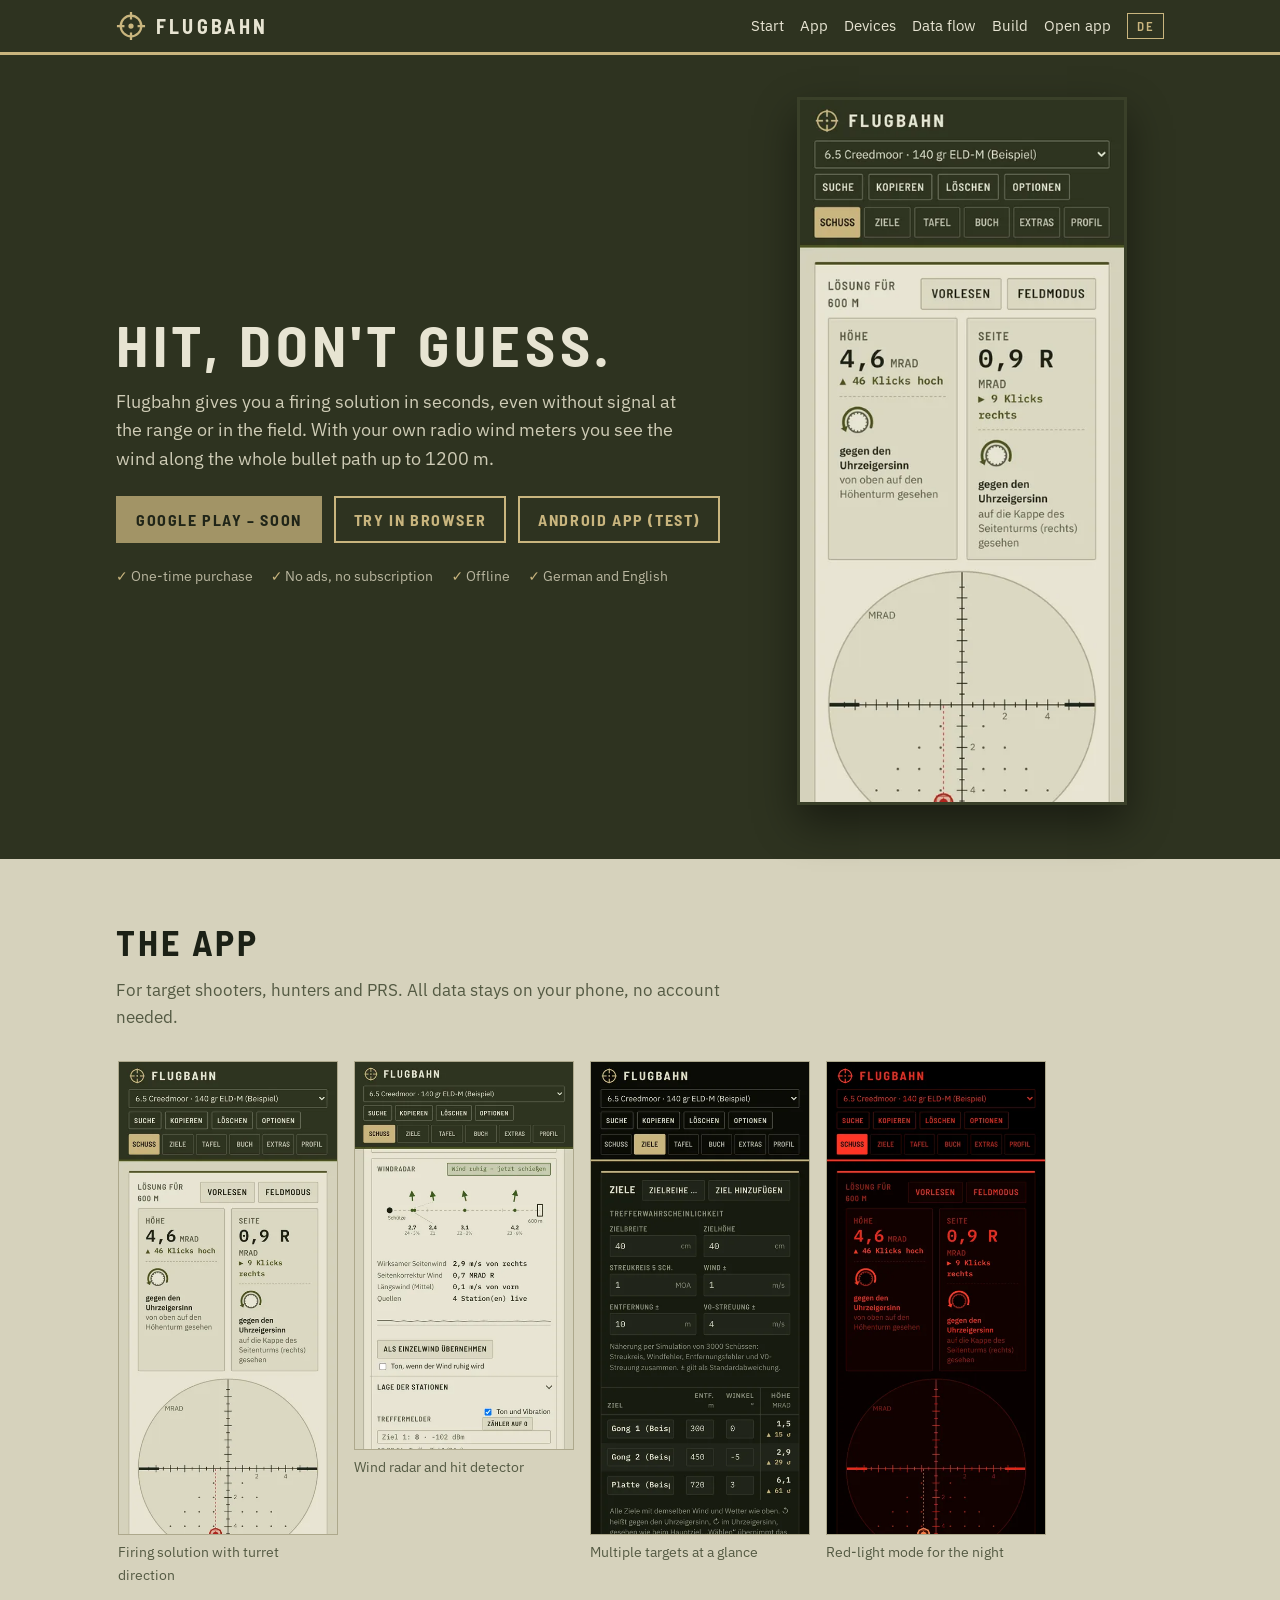
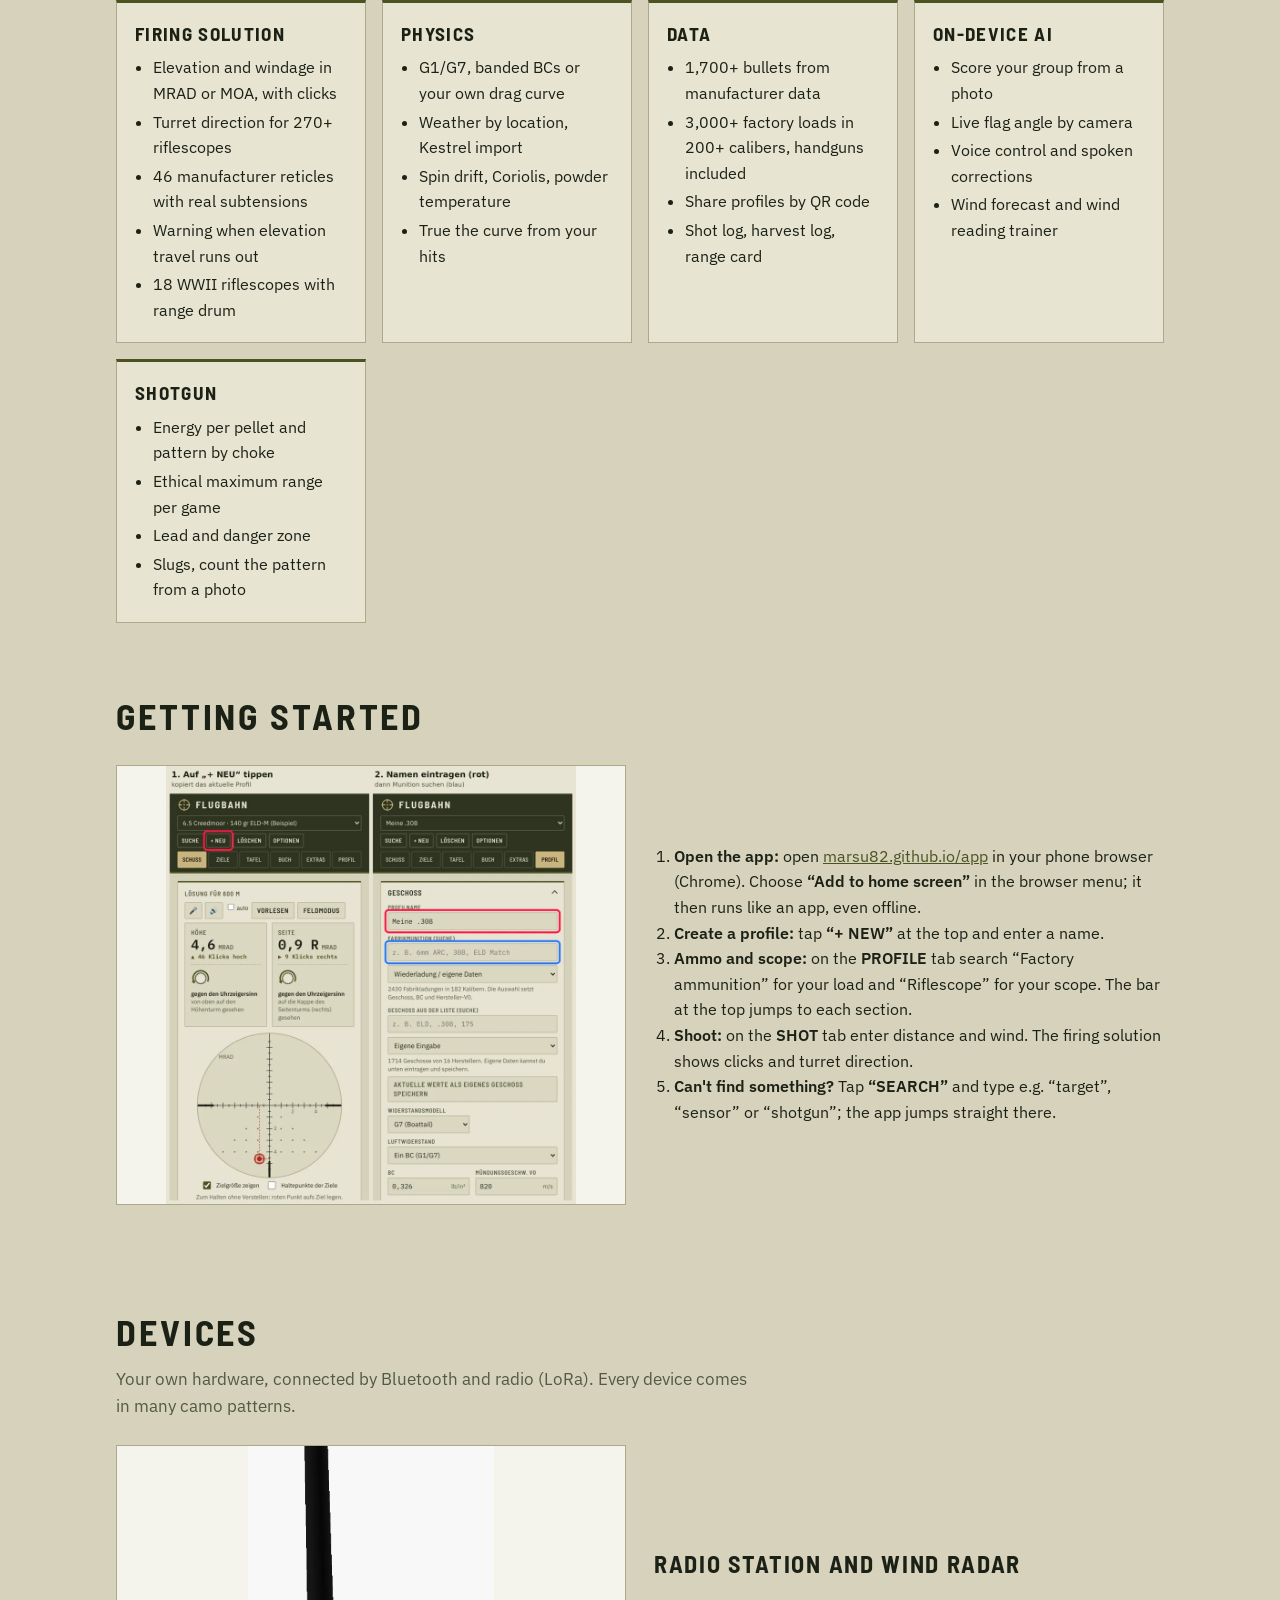
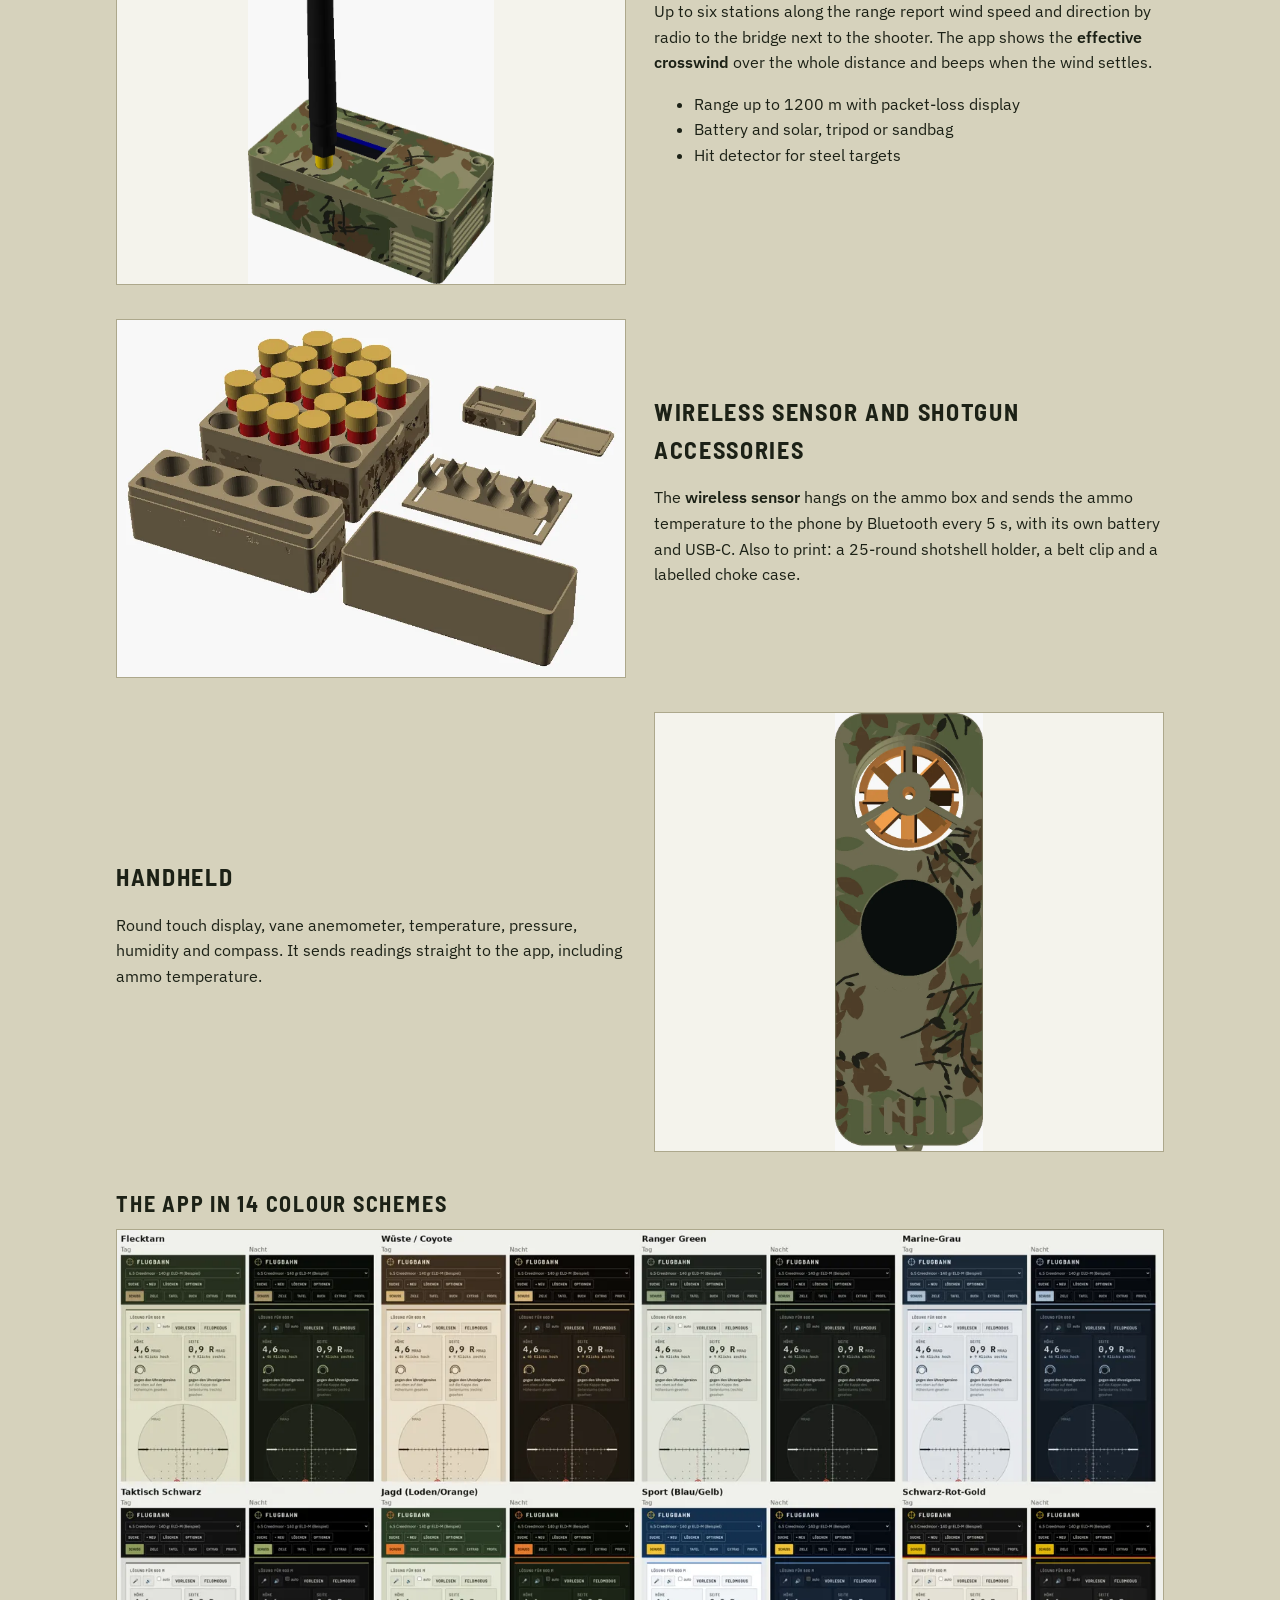
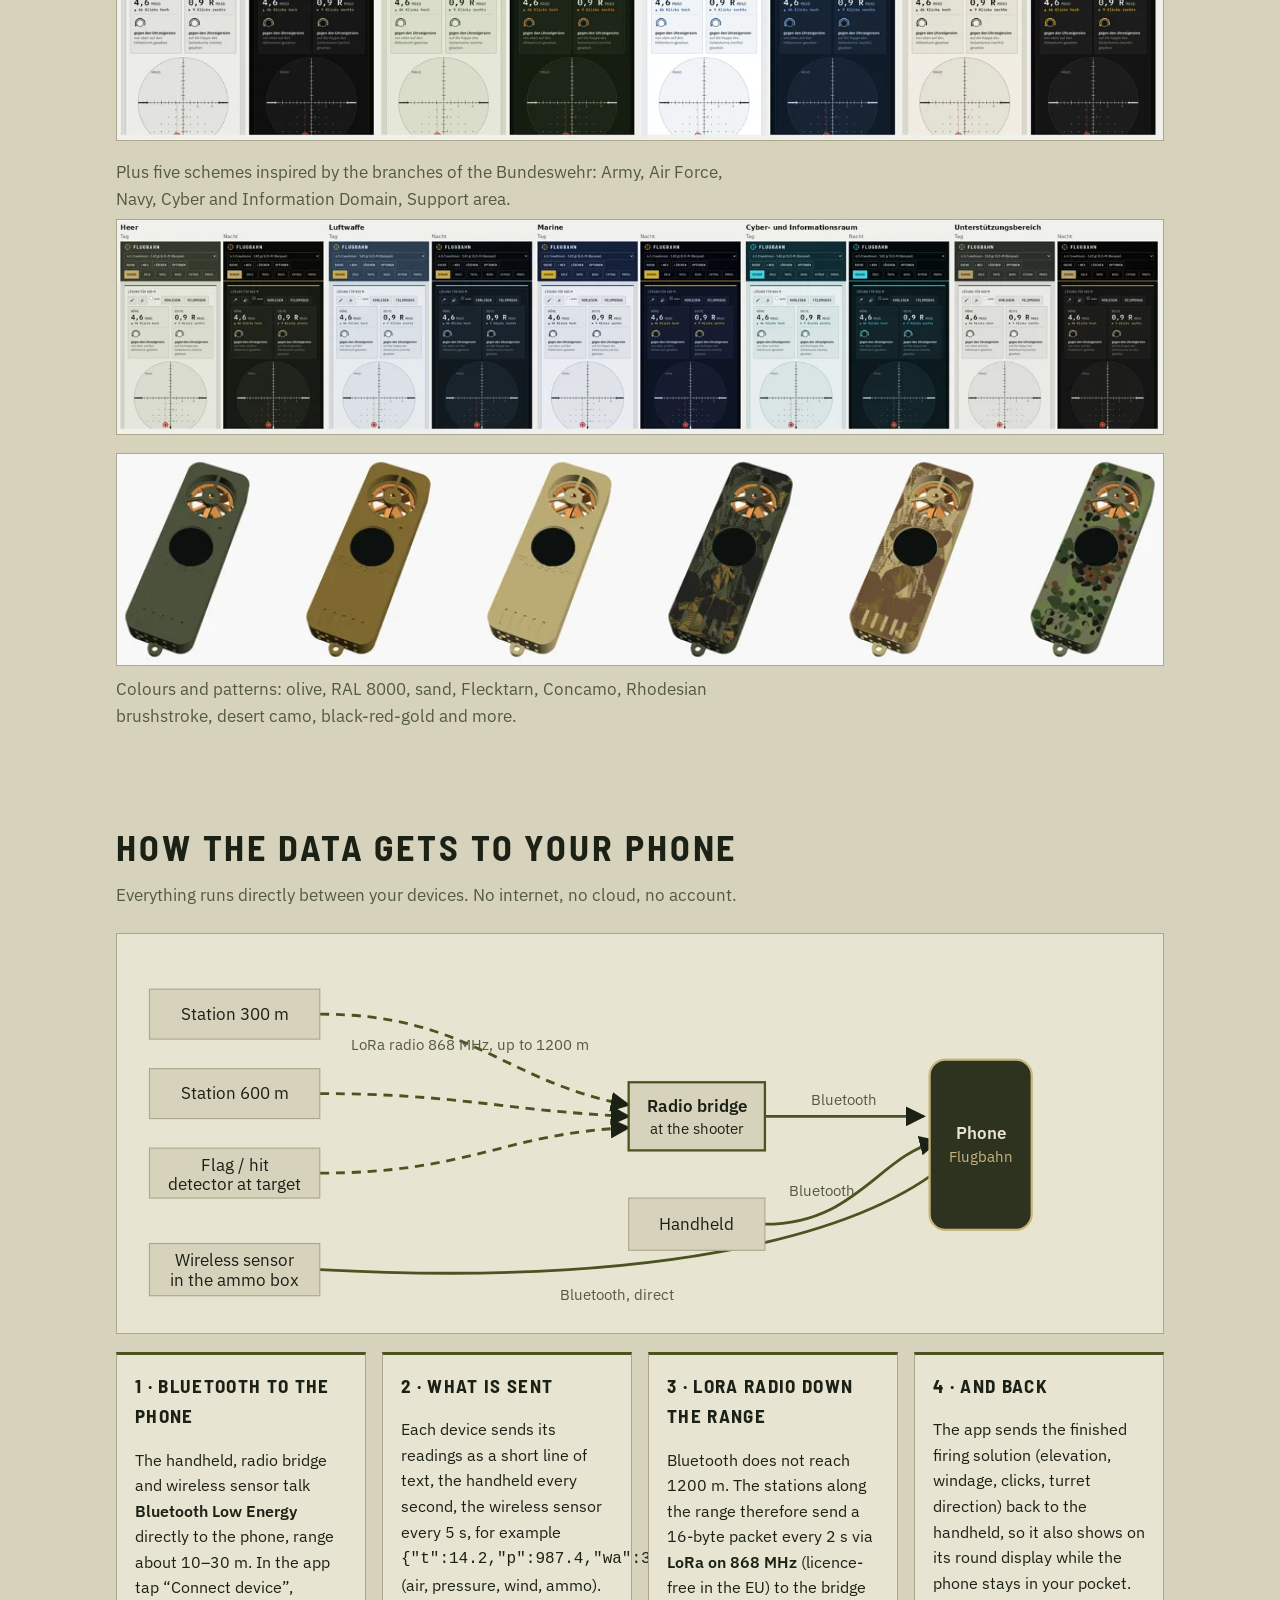
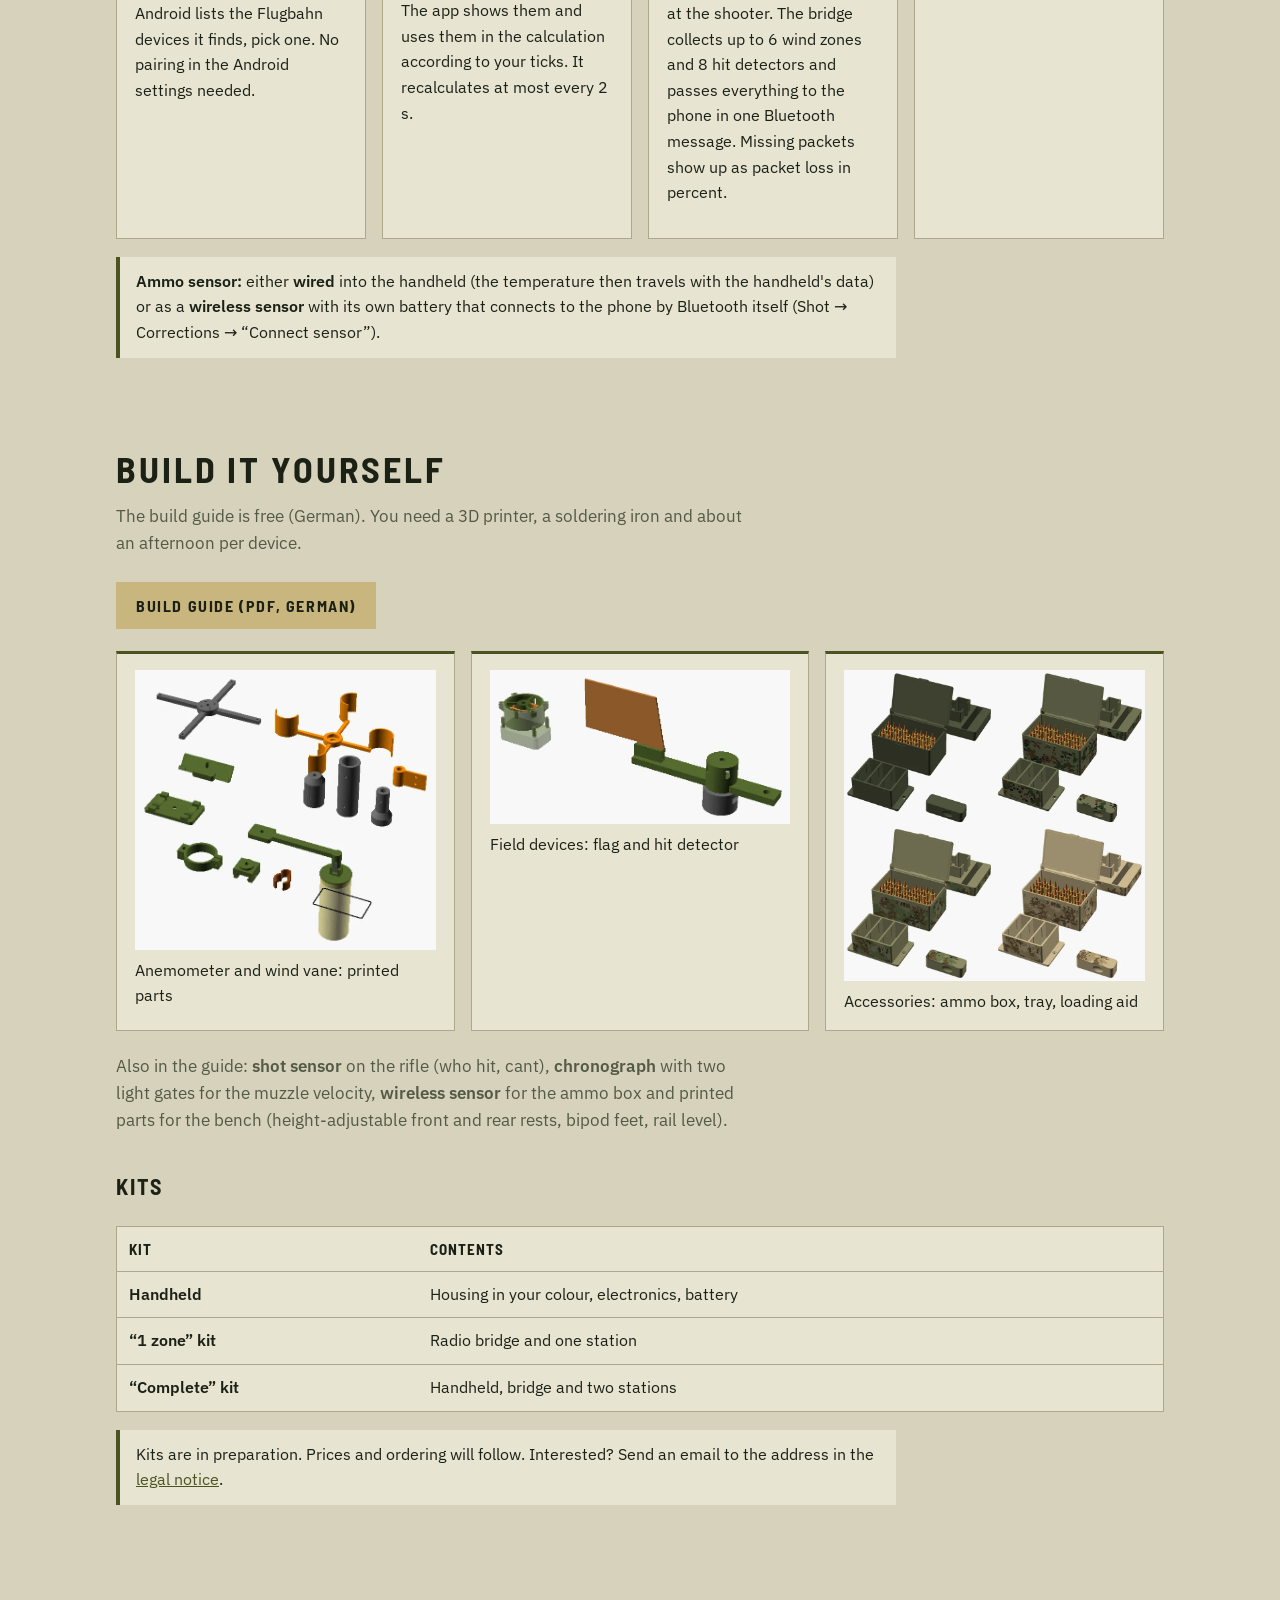
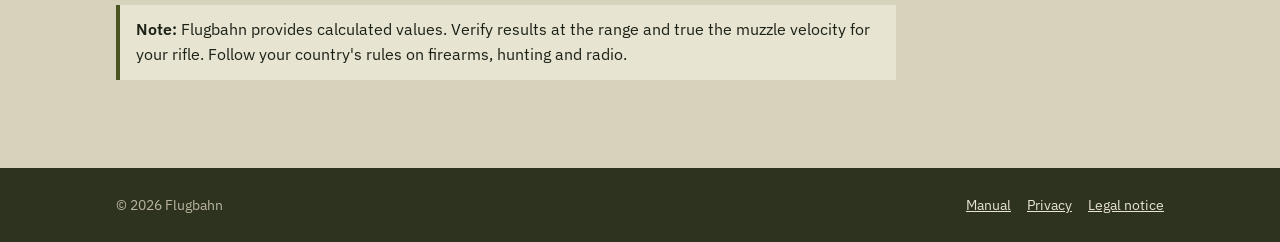
==== commit 95826941: "Android-Testversion zum Herunterladen, assetlinks für de.marsu82.flugbahn Co-Authored-By: Claude Opu" ====
--- a/index.html
+++ b/index.html
@@ -100,6 +100,7 @@
     <div class="btns">
       <a class="btn pri" href="#" aria-disabled="true" title="Bald verfügbar"><span class="de">Google Play – bald</span><span class="en">Google Play – soon</span></a>
       <a class="btn sec" href="app/"><span class="de">Im Browser testen</span><span class="en">Try in browser</span></a>
+      <a class="btn sec" href="download/"><span class="de">Android-App (Test)</span><span class="en">Android app (test)</span></a>
     </div>
     <div class="badges"><span class="de">Einmalkauf</span><span class="en">One-time purchase</span><span class="de">Keine Werbung, kein Abo</span><span class="en">No ads, no subscription</span><span class="de">Offline</span><span class="en">Offline</span><span class="de">Deutsch und Englisch</span><span class="en">German and English</span></div>
   </div>
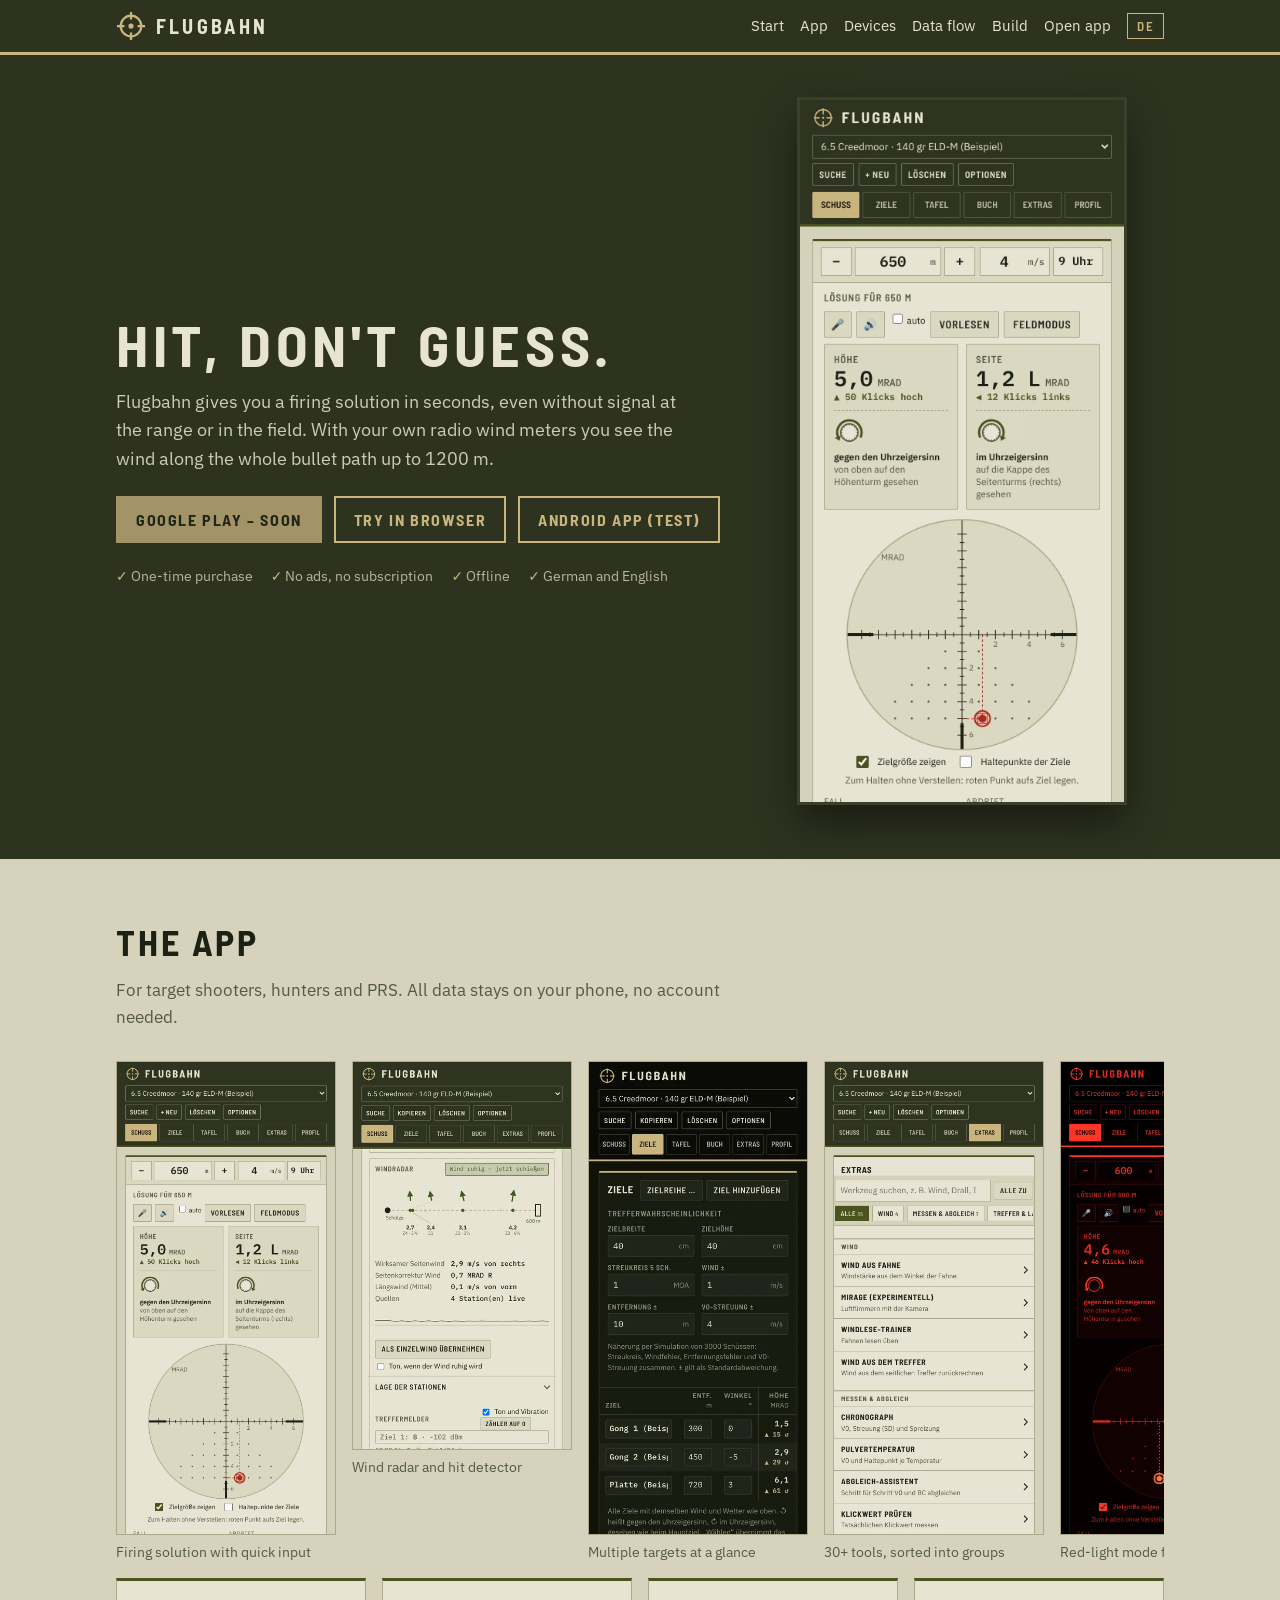
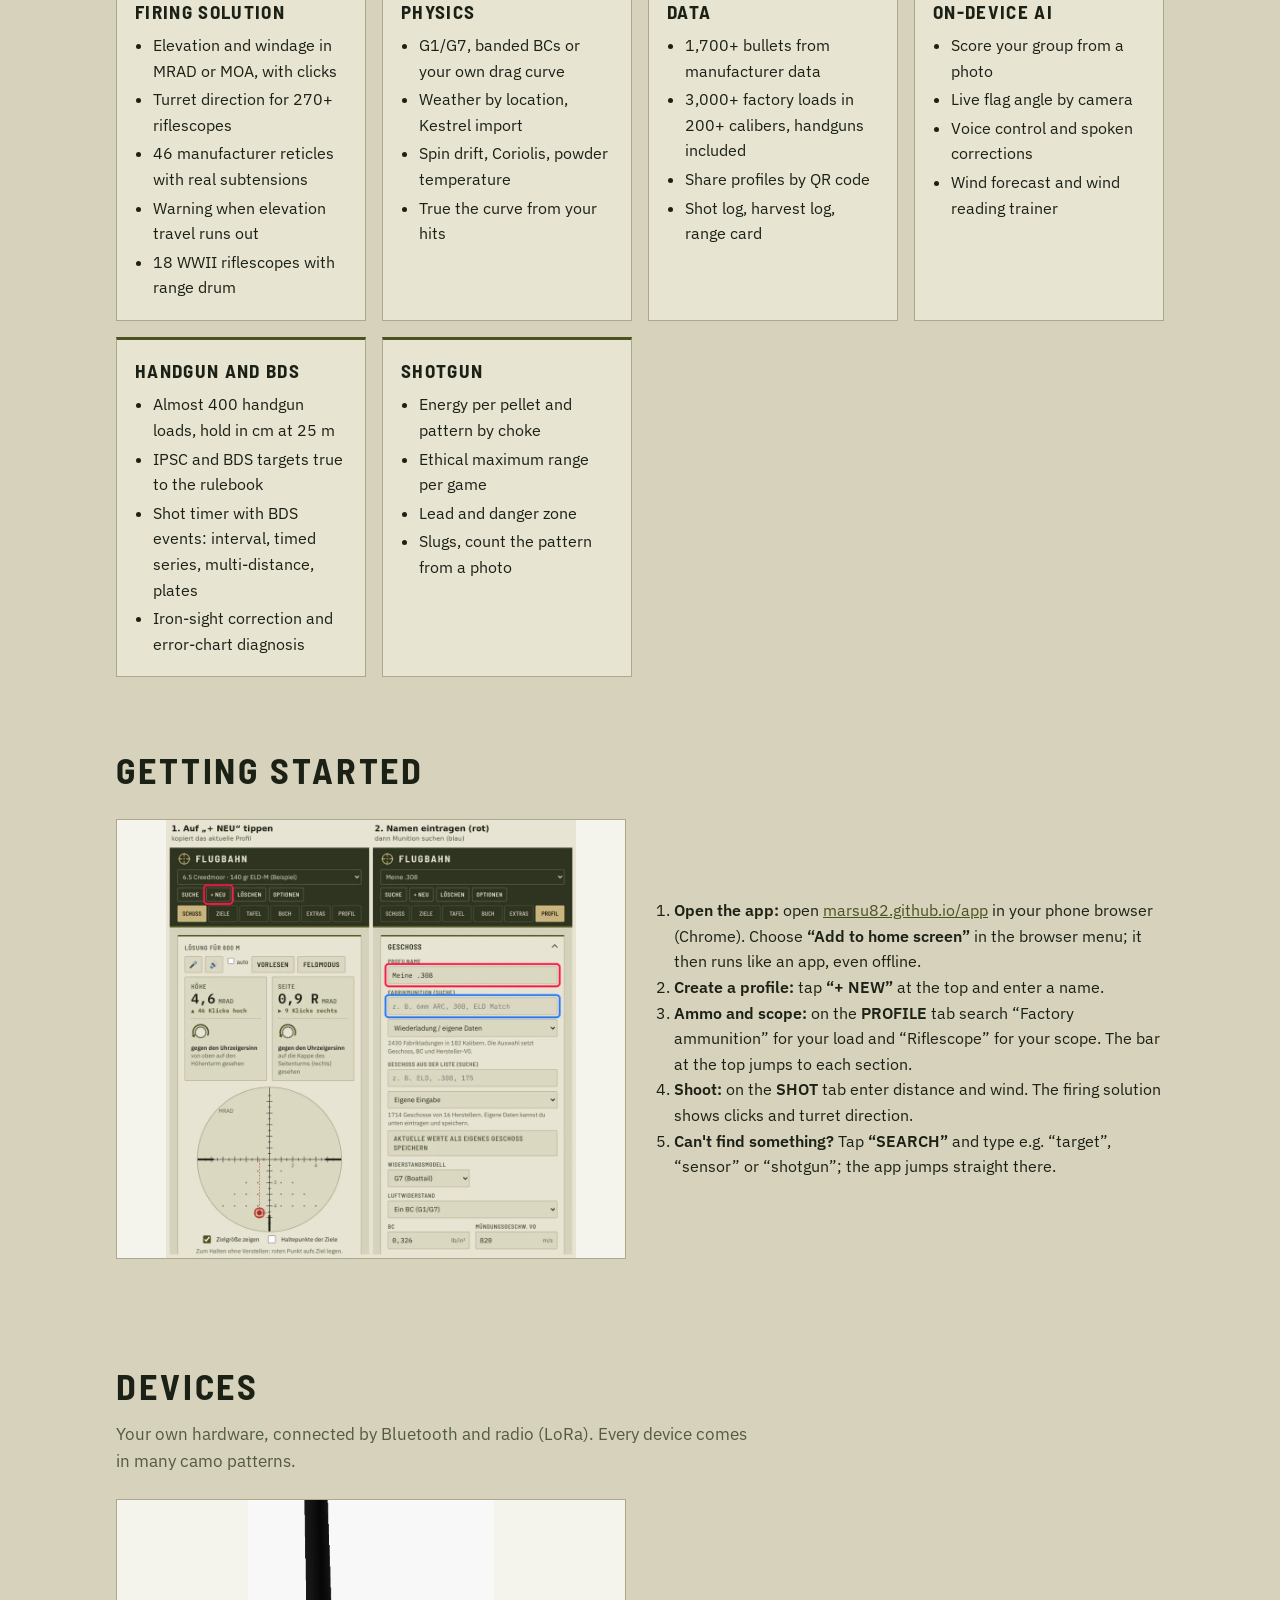
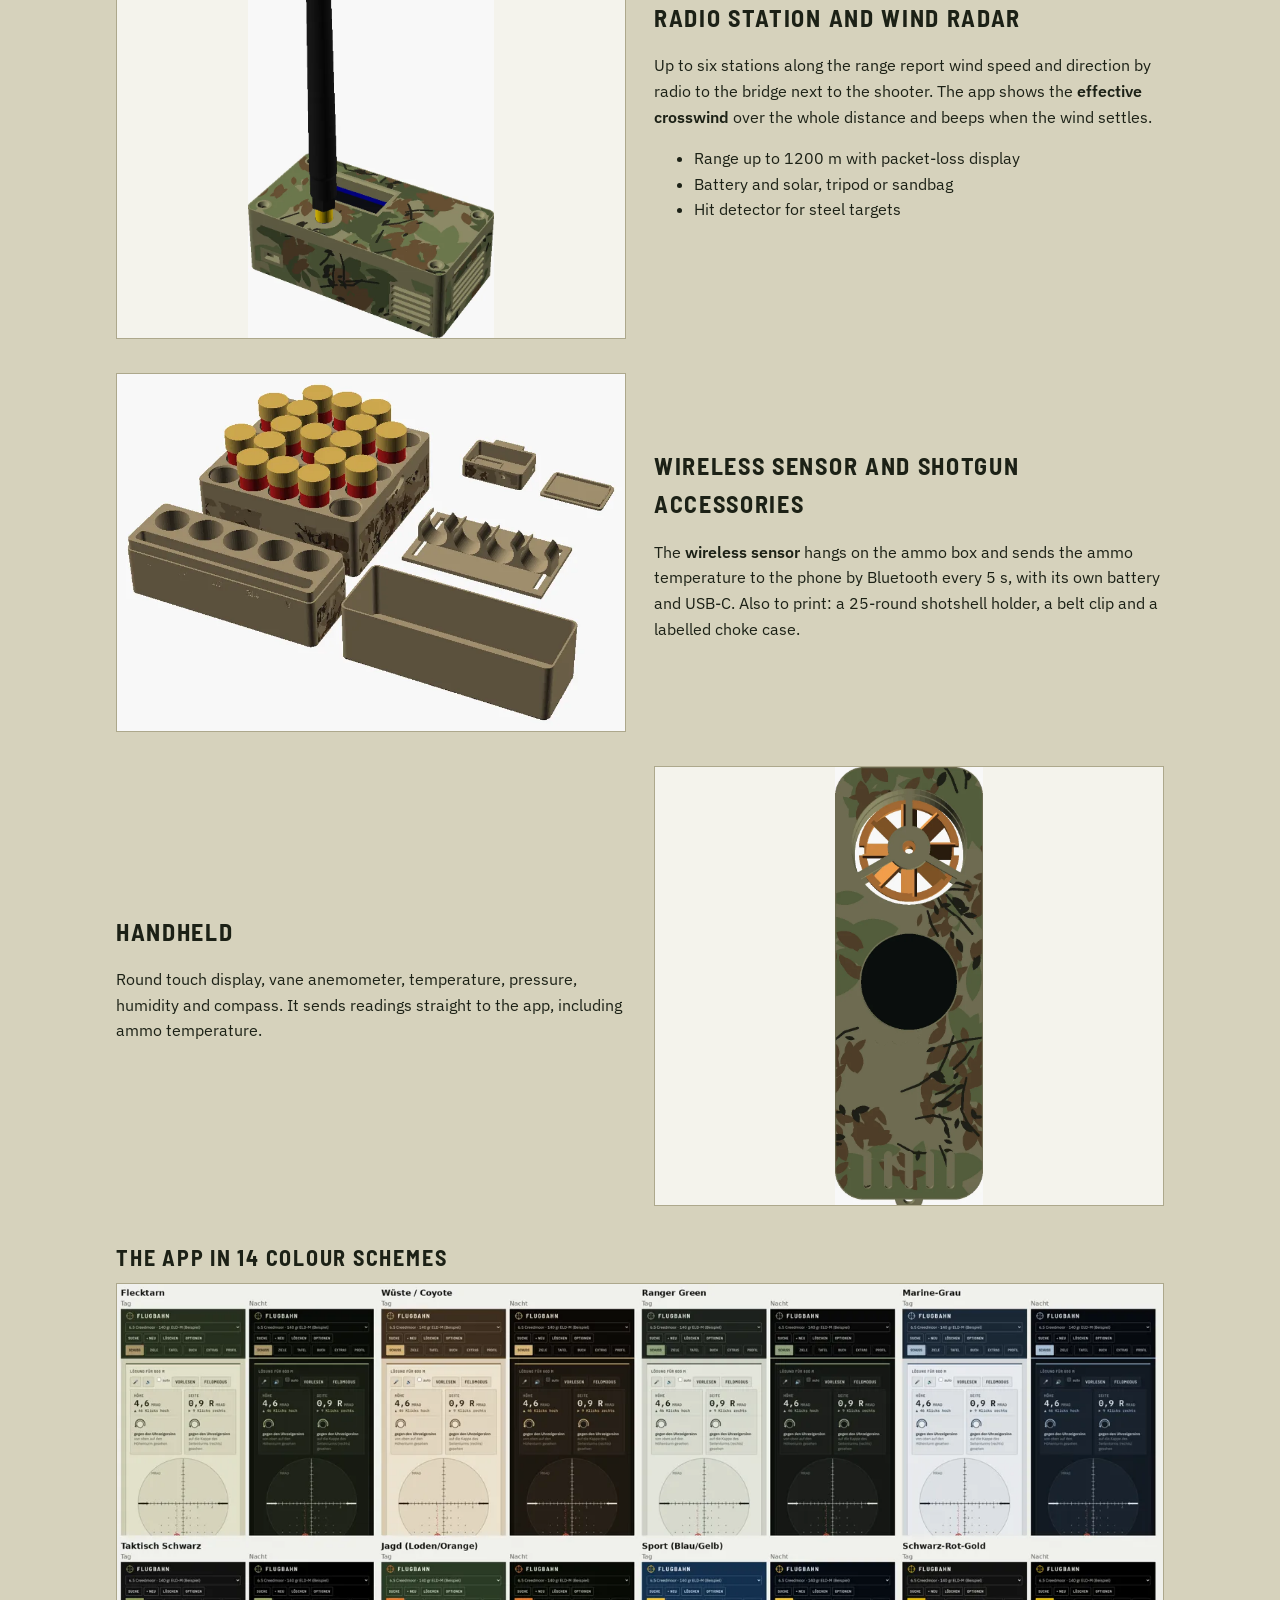
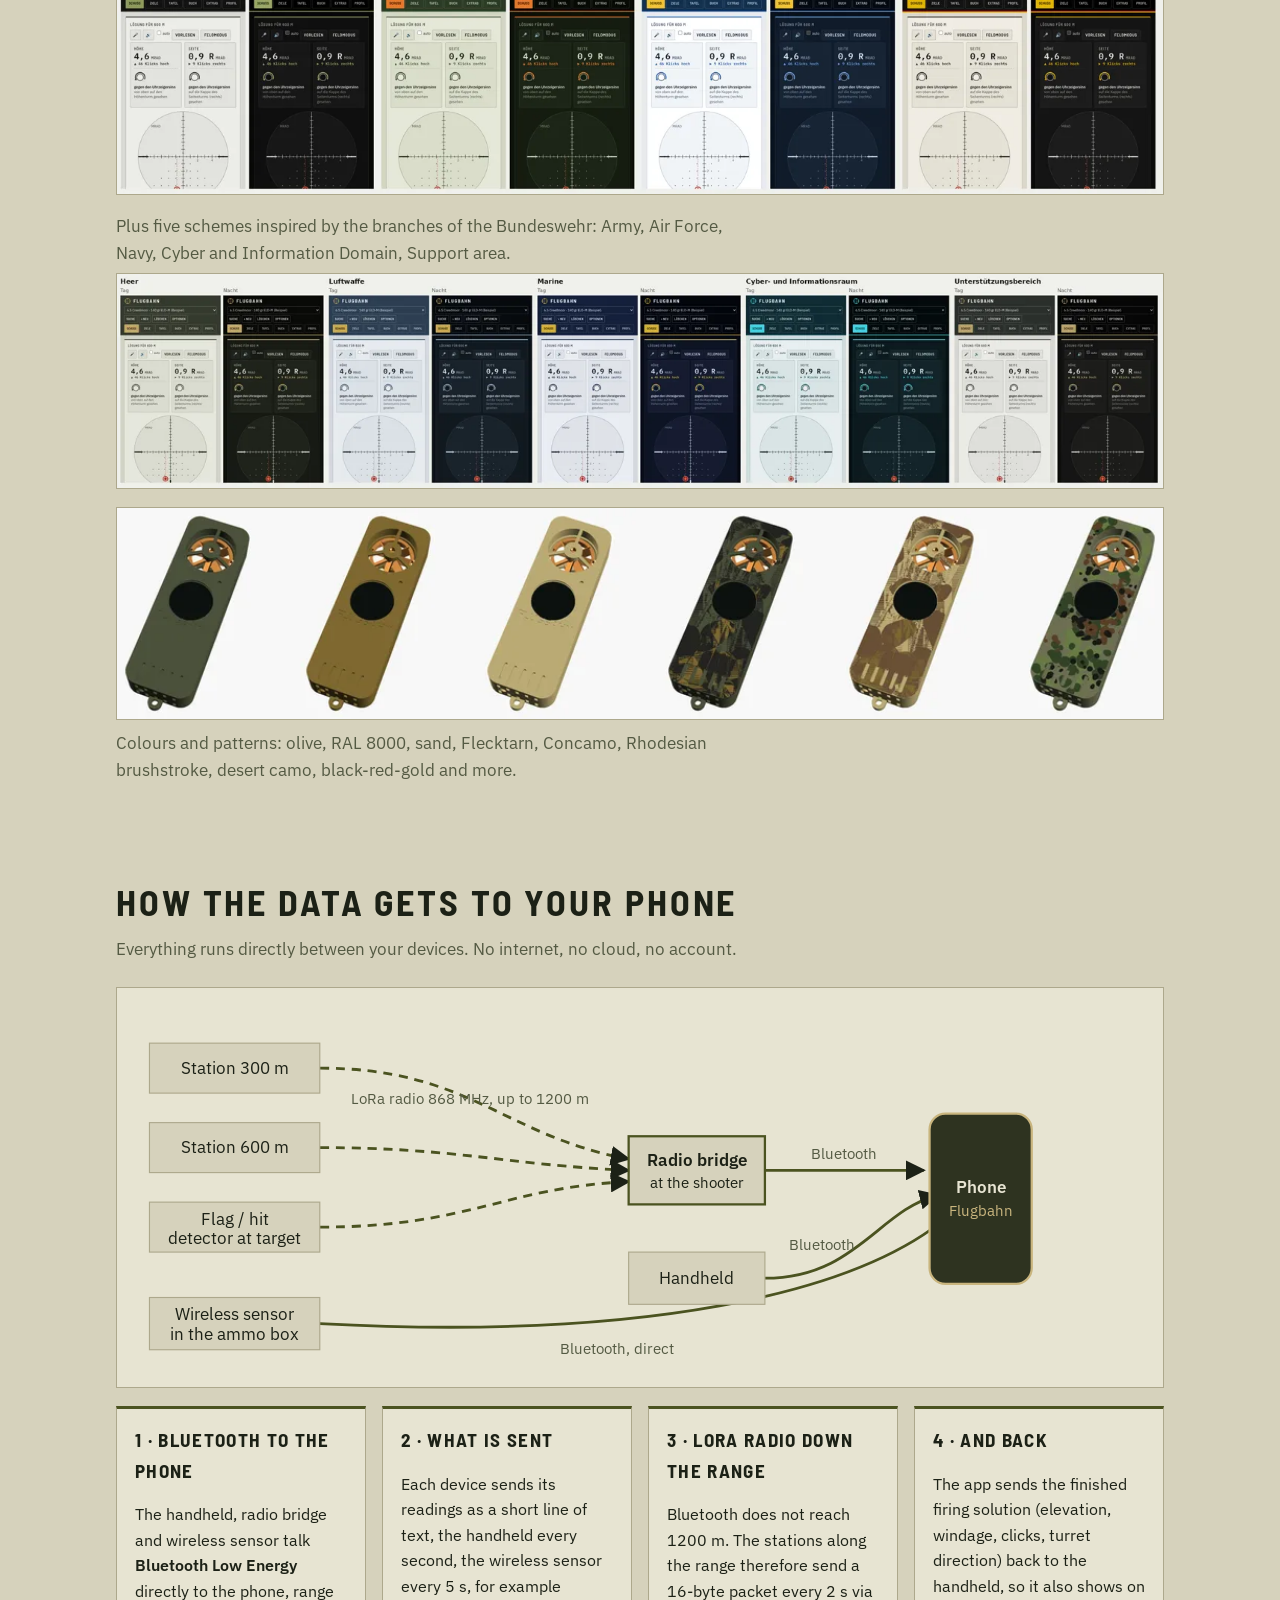
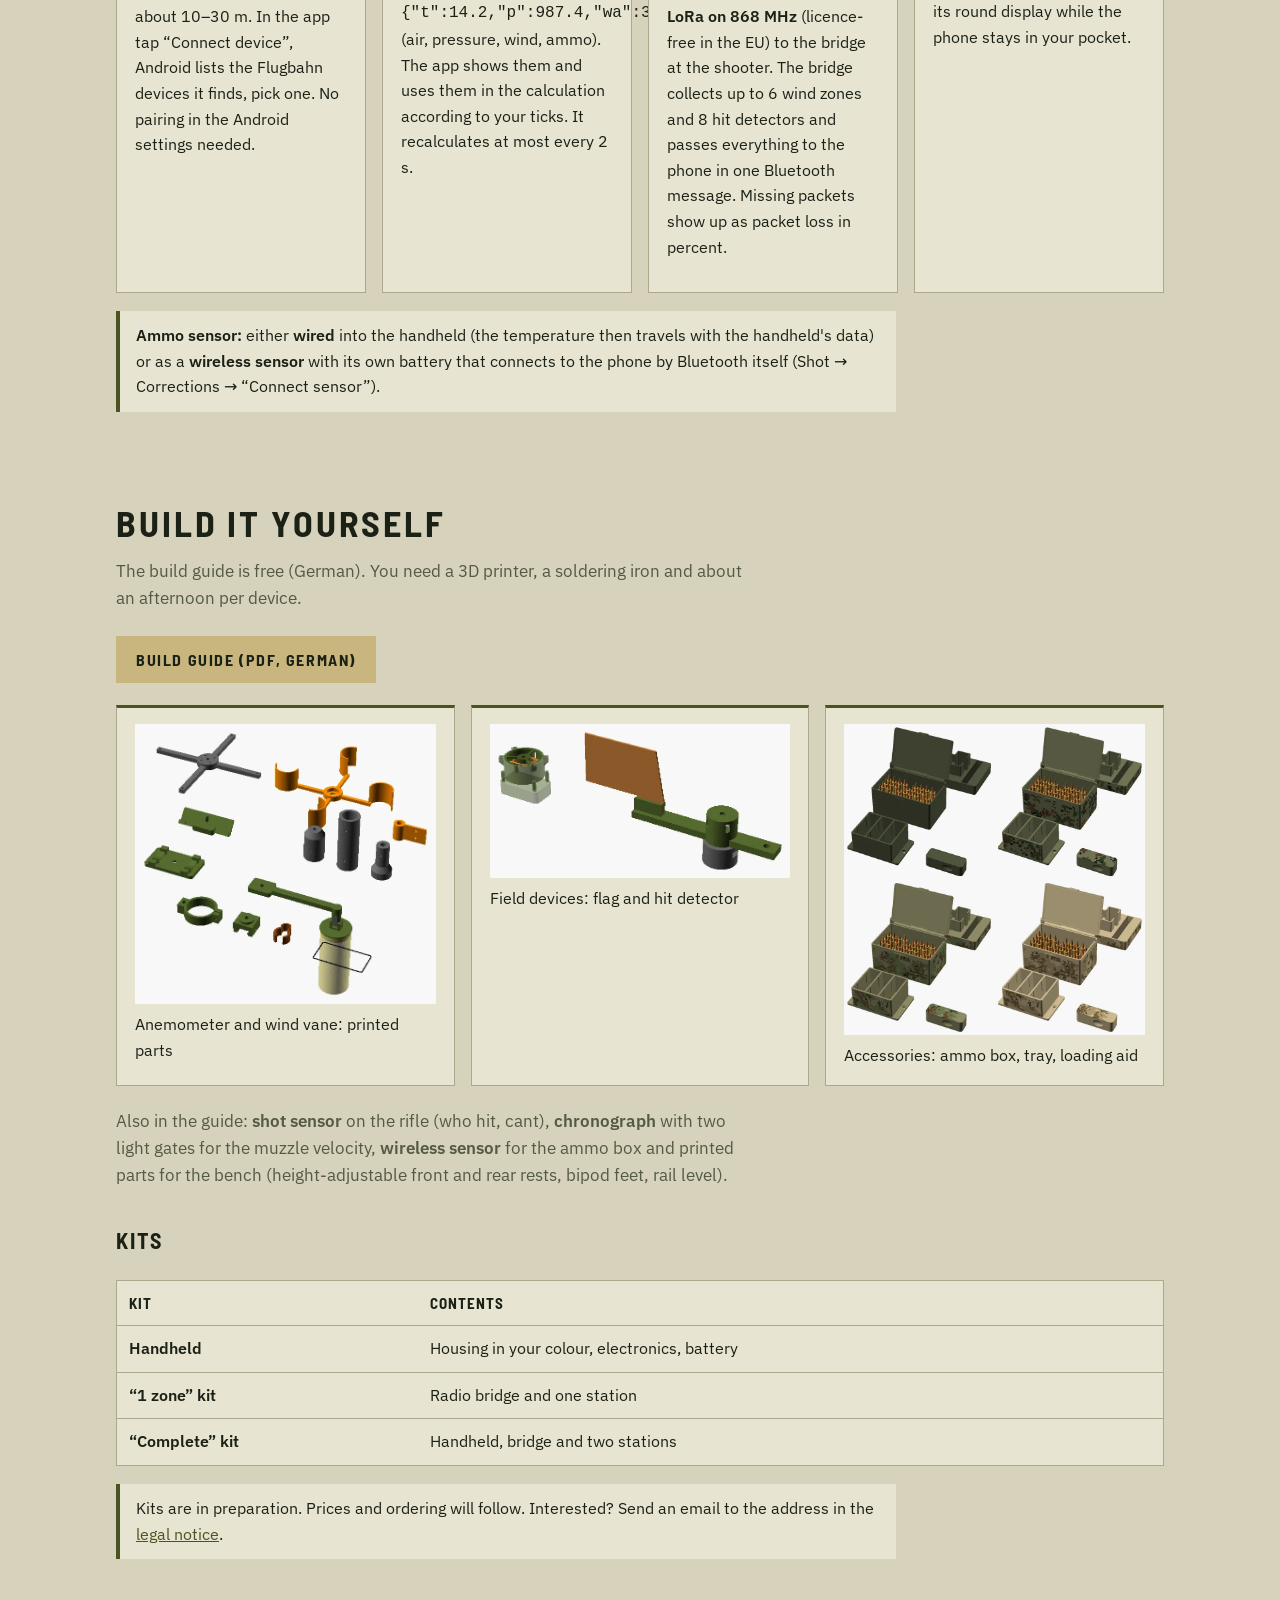
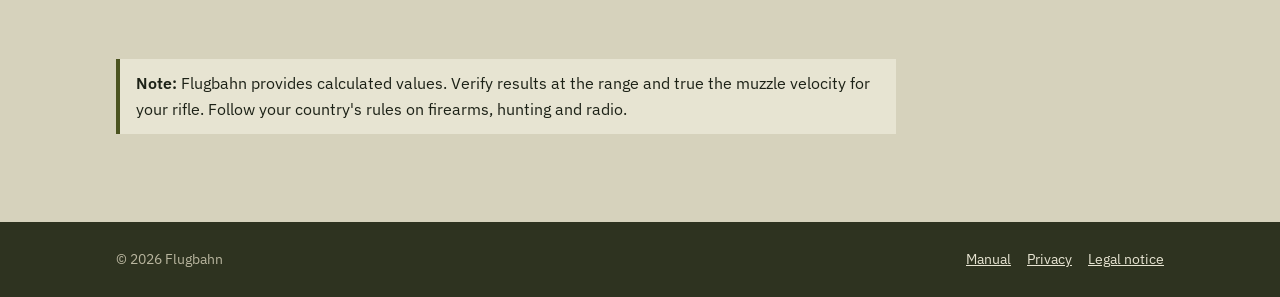
==== commit e9f9af91: "Webseite: neue App-Bilder, Karte Kurzwaffe und BDS Co-Authored-By: Claude Opus 5.5 <noreply@anthropi" ====
--- a/index.html
+++ b/index.html
@@ -113,9 +113,10 @@
   <p class="lead de">Für Sportschützen, Jäger und PRS. Alle Daten bleiben auf deinem Handy, es gibt kein Konto.</p>
   <p class="lead en">For target shooters, hunters and PRS. All data stays on your phone, no account needed.</p>
   <div class="shots" tabindex="0" role="region" aria-label="Screenshots">
-    <figure><img src="bilder/handy-schuss.webp" width="420" height="910" loading="lazy" alt=""><figcaption class="de">Feuerleitlösung mit Turmrichtung</figcaption><figcaption class="en">Firing solution with turret direction</figcaption></figure>
+    <figure><img src="bilder/handy-schuss.webp" width="420" height="910" loading="lazy" alt=""><figcaption class="de">Feuerleitlösung mit Schnelleingabe</figcaption><figcaption class="en">Firing solution with quick input</figcaption></figure>
     <figure><img src="bilder/handy-windradar.webp" width="420" height="746" loading="lazy" alt=""><figcaption class="de">Windradar und Treffermelder</figcaption><figcaption class="en">Wind radar and hit detector</figcaption></figure>
     <figure><img src="bilder/handy-ziele.webp" width="420" height="910" loading="lazy" alt=""><figcaption class="de">Mehrere Ziele auf einen Blick</figcaption><figcaption class="en">Multiple targets at a glance</figcaption></figure>
+    <figure><img src="bilder/handy-extras.webp" width="420" height="910" loading="lazy" alt=""><figcaption class="de">Über 30 Werkzeuge, nach Gruppen sortiert</figcaption><figcaption class="en">30+ tools, sorted into groups</figcaption></figure>
     <figure><img src="bilder/handy-nacht.webp" width="420" height="910" loading="lazy" alt=""><figcaption class="de">Rotlicht-Modus für die Nacht</figcaption><figcaption class="en">Red-light mode for the night</figcaption></figure>
   </div>
   <div class="grid">
@@ -123,6 +124,7 @@
     <div class="card"><h3><span class="de">Physik</span><span class="en">Physics</span></h3><ul class="de"><li>G1/G7, BC-Staffeln oder eigene Widerstandskurve</li><li>Wetter per Standort, Kestrel-Import</li><li>Drall, Coriolis, Pulvertemperatur</li><li>Kurve aus deinen Treffern abgleichen</li></ul><ul class="en"><li>G1/G7, banded BCs or your own drag curve</li><li>Weather by location, Kestrel import</li><li>Spin drift, Coriolis, powder temperature</li><li>True the curve from your hits</li></ul></div>
     <div class="card"><h3><span class="de">Daten</span><span class="en">Data</span></h3><ul class="de"><li>Über 1.700 Geschosse von Herstellerangaben</li><li>Über 3.000 Fabrikladungen in über 200 Kalibern, auch Kurzwaffen</li><li>Profile per QR-Code teilen</li><li>Schussbuch, Streckenbuch, Schusstafel</li></ul><ul class="en"><li>1,700+ bullets from manufacturer data</li><li>3,000+ factory loads in 200+ calibers, handguns included</li><li>Share profiles by QR code</li><li>Shot log, harvest log, range card</li></ul></div>
     <div class="card"><h3><span class="de">KI auf dem Gerät</span><span class="en">On-device AI</span></h3><ul class="de"><li>Trefferbild per Foto auswerten</li><li>Fahnenwinkel live per Kamera</li><li>Sprachsteuerung und Sprachausgabe</li><li>Windprognose und Windlese-Trainer</li></ul><ul class="en"><li>Score your group from a photo</li><li>Live flag angle by camera</li><li>Voice control and spoken corrections</li><li>Wind forecast and wind reading trainer</li></ul></div>
+    <div class="card"><h3><span class="de">Kurzwaffe und BDS</span><span class="en">Handgun and BDS</span></h3><ul class="de"><li>Fast 400 Kurzwaffen-Ladungen, Haltepunkt in cm auf 25 m</li><li>IPSC- und BDS-Scheiben maßgenau nach Sportordnung</li><li>Schusstimer mit BDS-Disziplinen: Intervall, Zeitserie, Mehrdistanz, Fallscheibe</li><li>Visierkorrektur und Fehlerbild-Diagnose</li></ul><ul class="en"><li>Almost 400 handgun loads, hold in cm at 25 m</li><li>IPSC and BDS targets true to the rulebook</li><li>Shot timer with BDS events: interval, timed series, multi-distance, plates</li><li>Iron-sight correction and error-chart diagnosis</li></ul></div>
     <div class="card"><h3><span class="de">Flinte</span><span class="en">Shotgun</span></h3><ul class="de"><li>Energie je Schrotkorn und Garbe nach Würgebohrung</li><li>Sinnvolle Höchstentfernung je Wildart</li><li>Vorhalt und Gefahrenbereich</li><li>Flintenlaufgeschosse, Garbe per Foto zählen</li></ul><ul class="en"><li>Energy per pellet and pattern by choke</li><li>Ethical maximum range per game</li><li>Lead and danger zone</li><li>Slugs, count the pattern from a photo</li></ul></div>
   </div>
 </div></section>
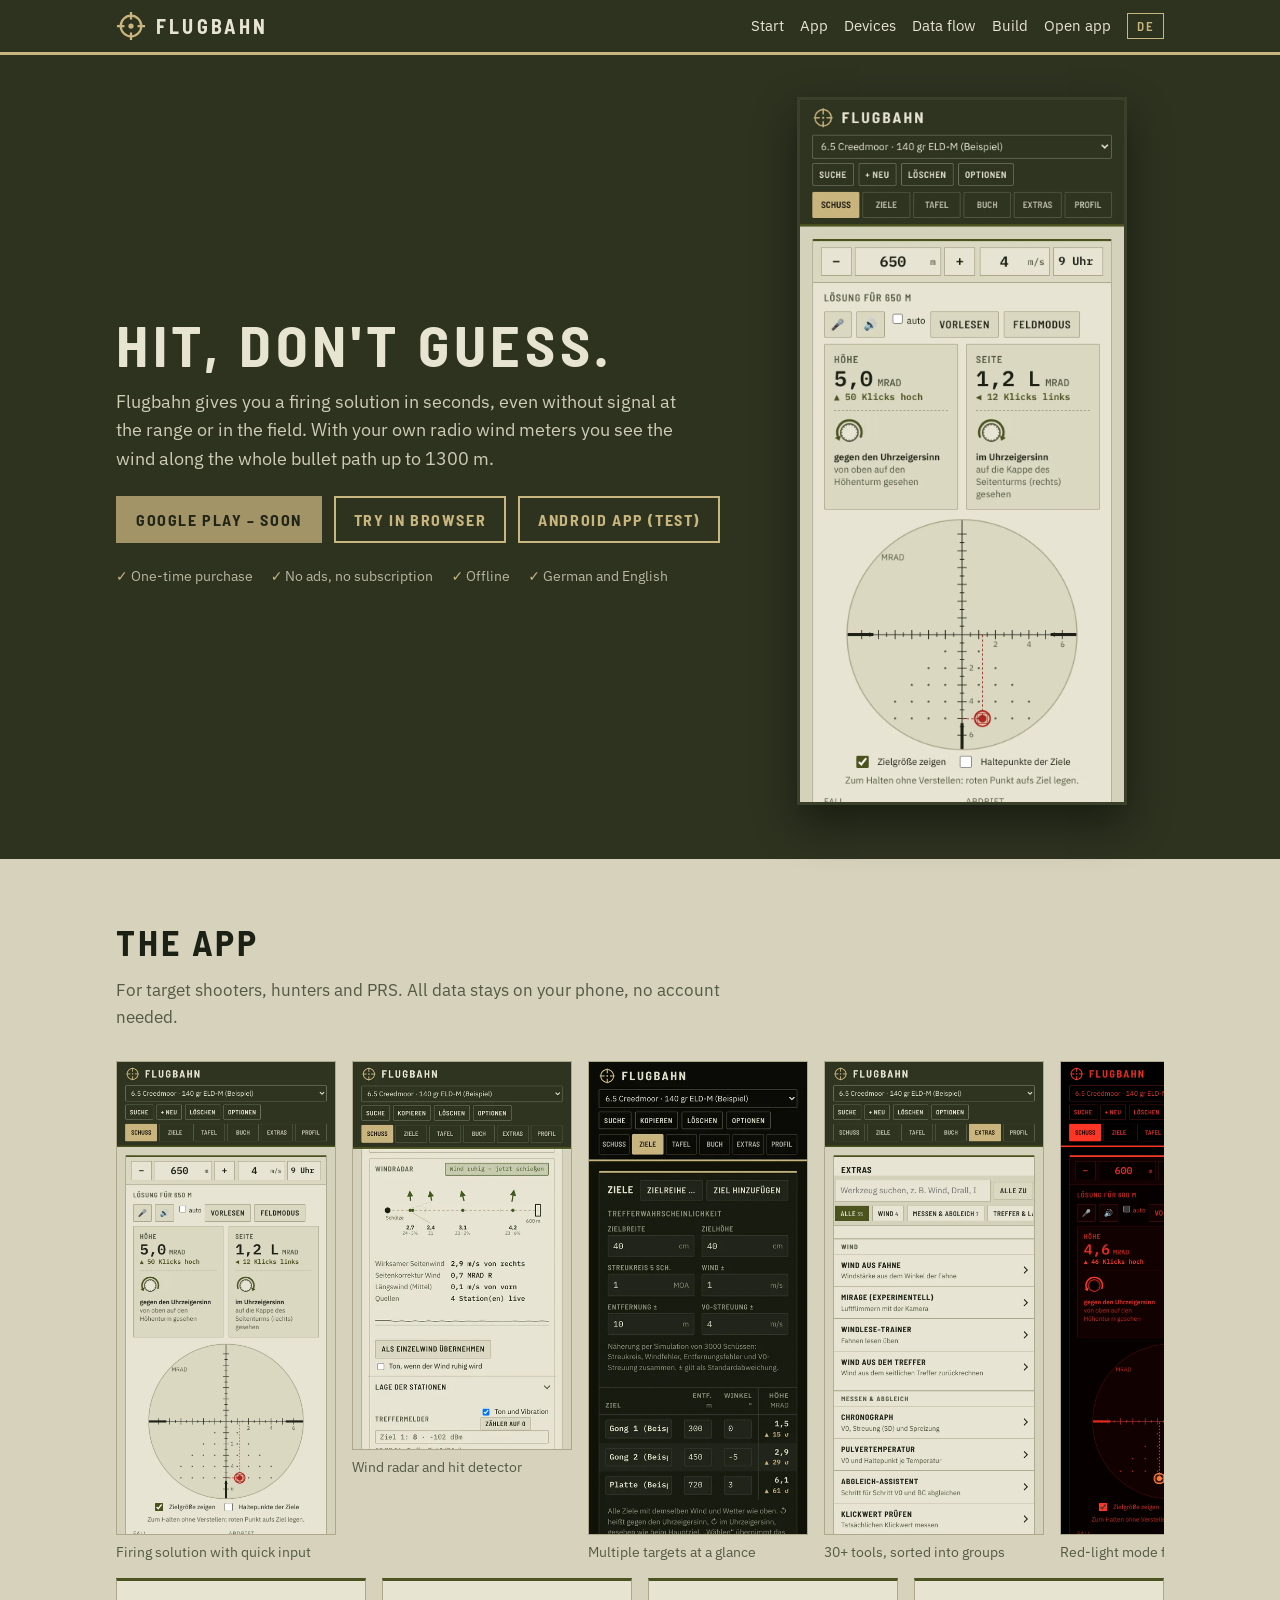
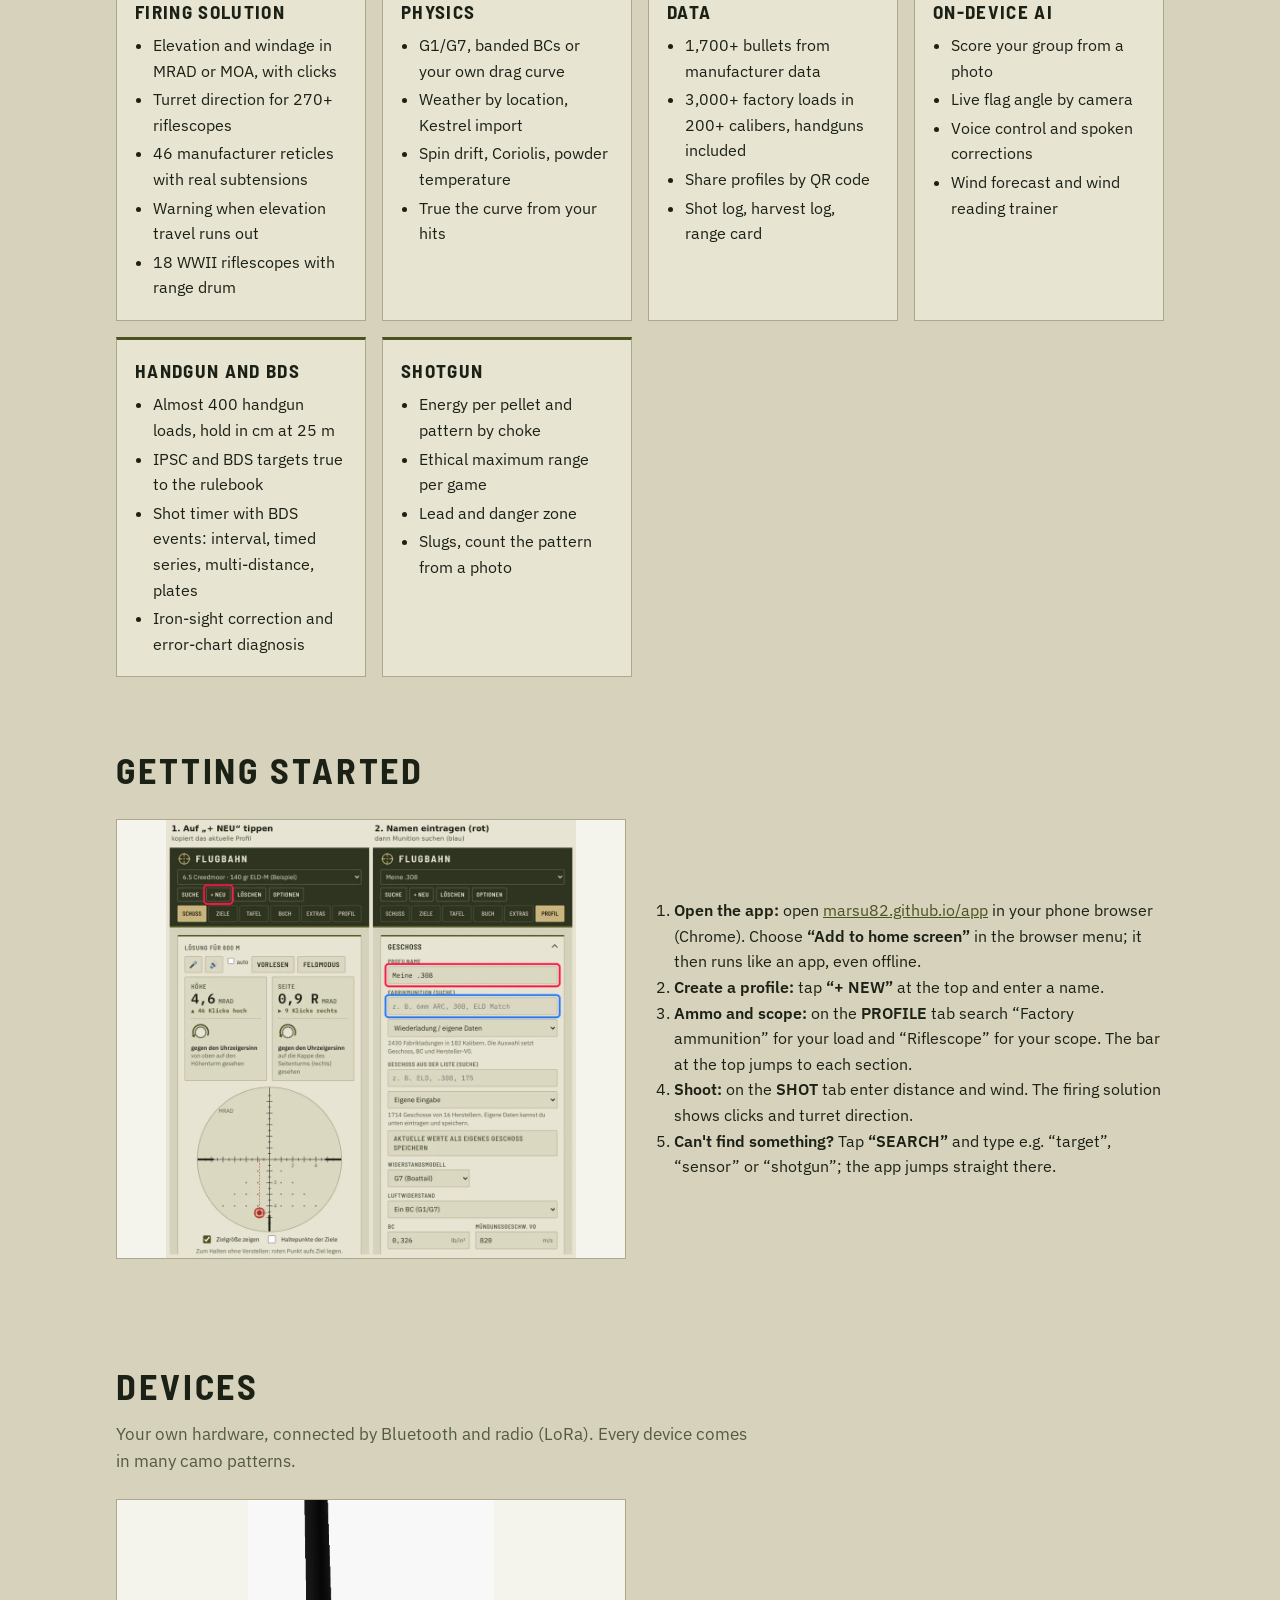
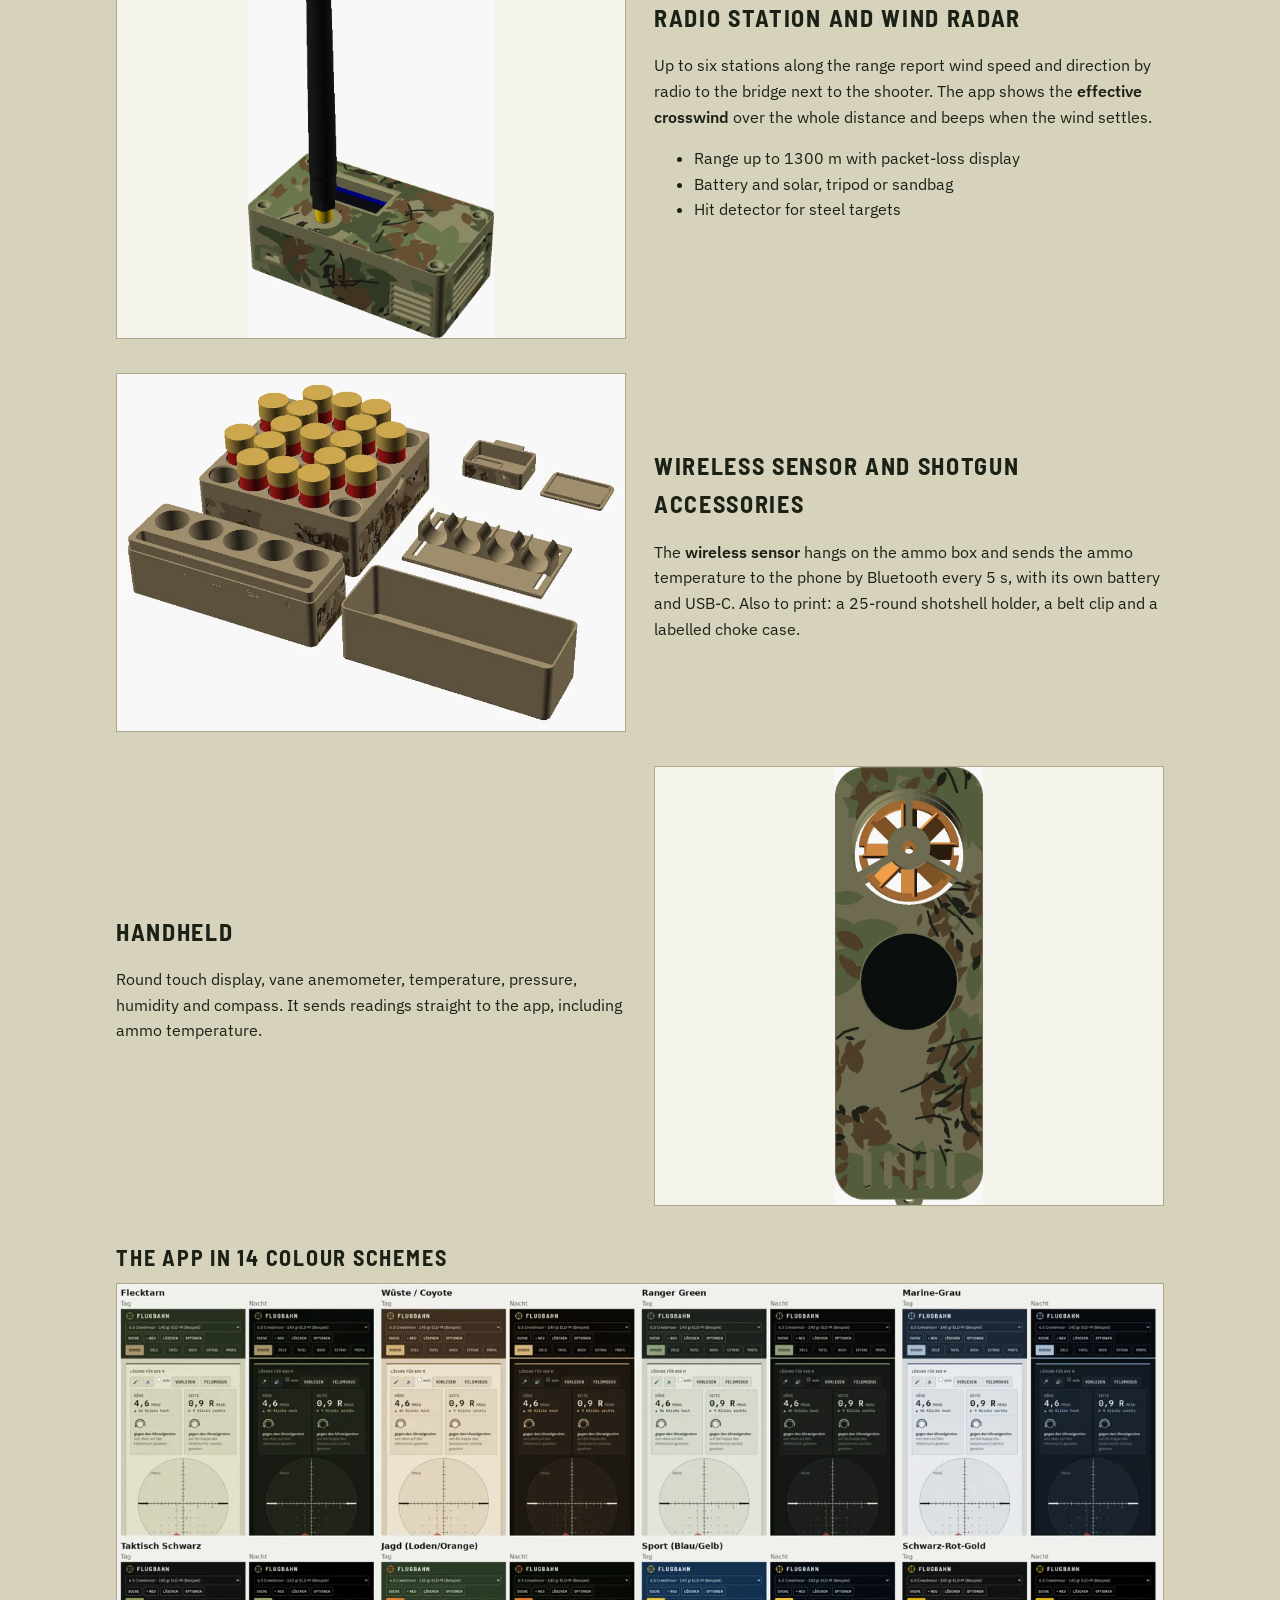
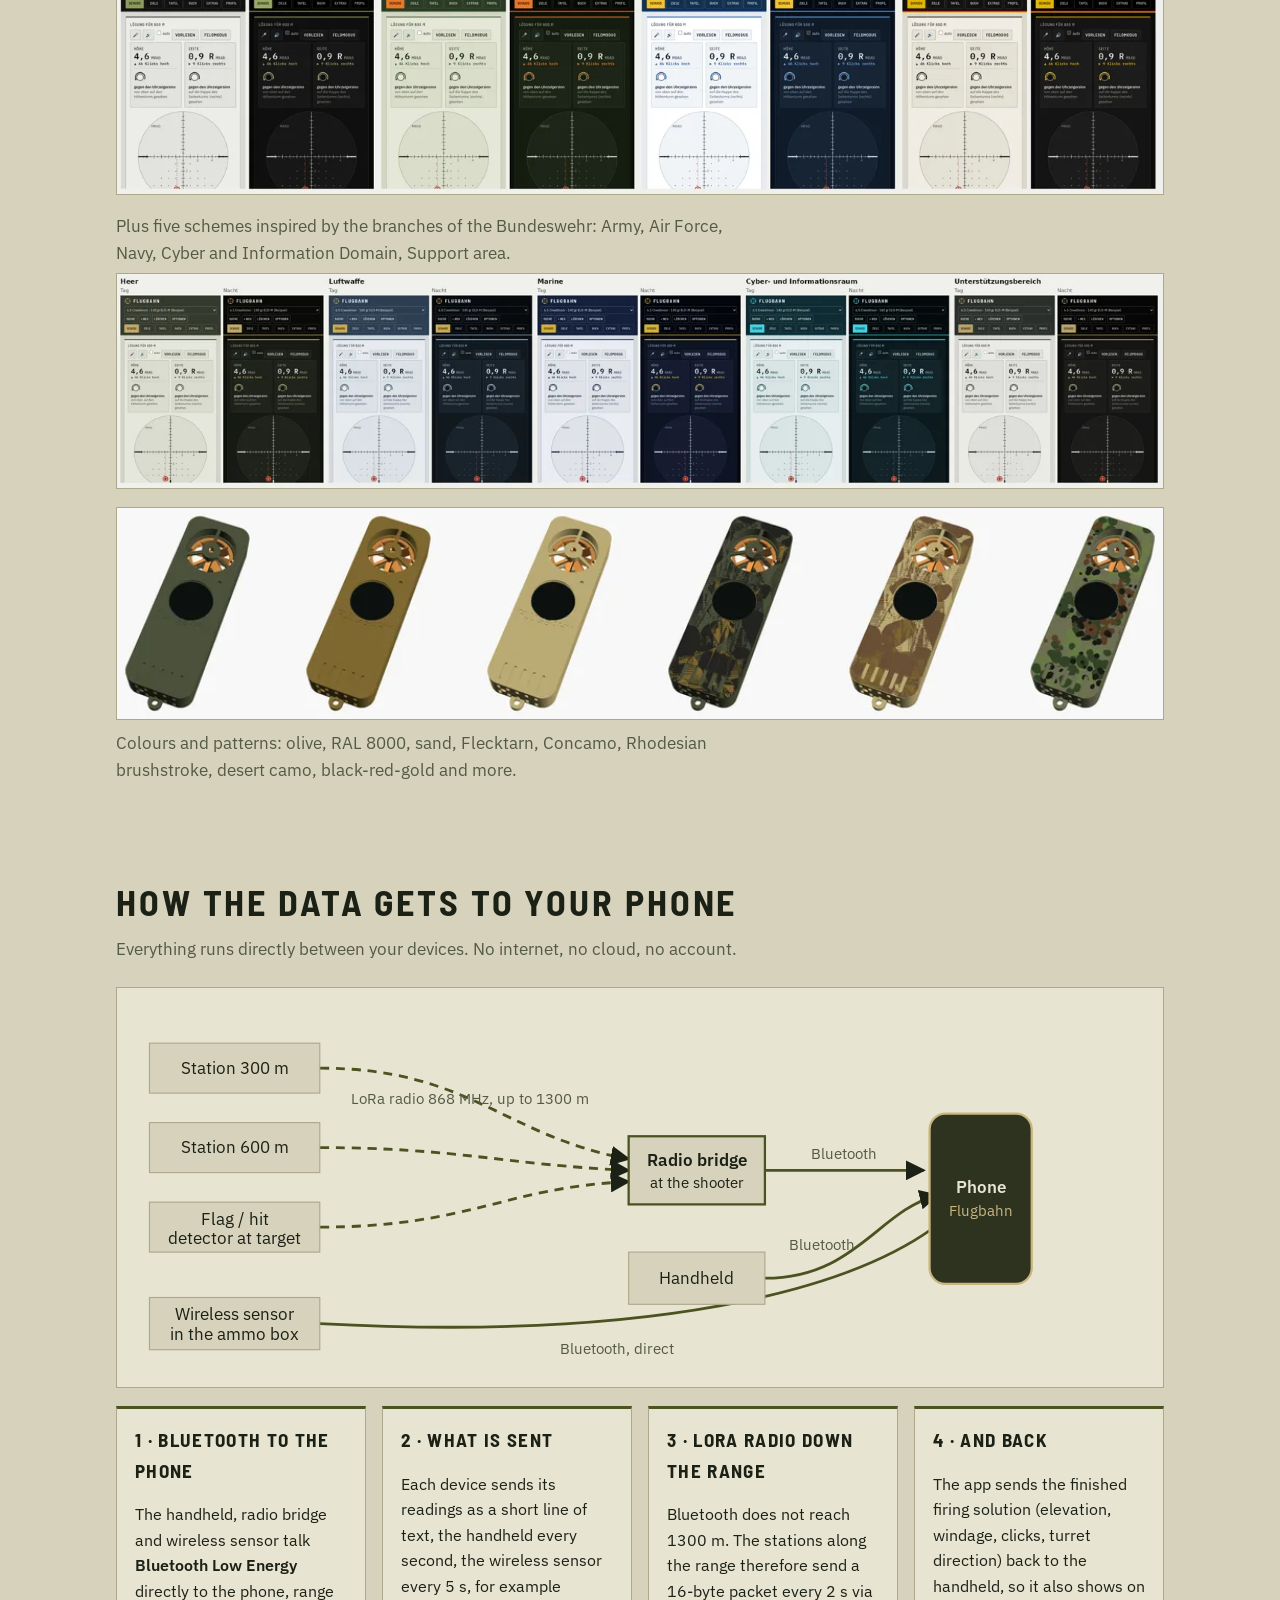
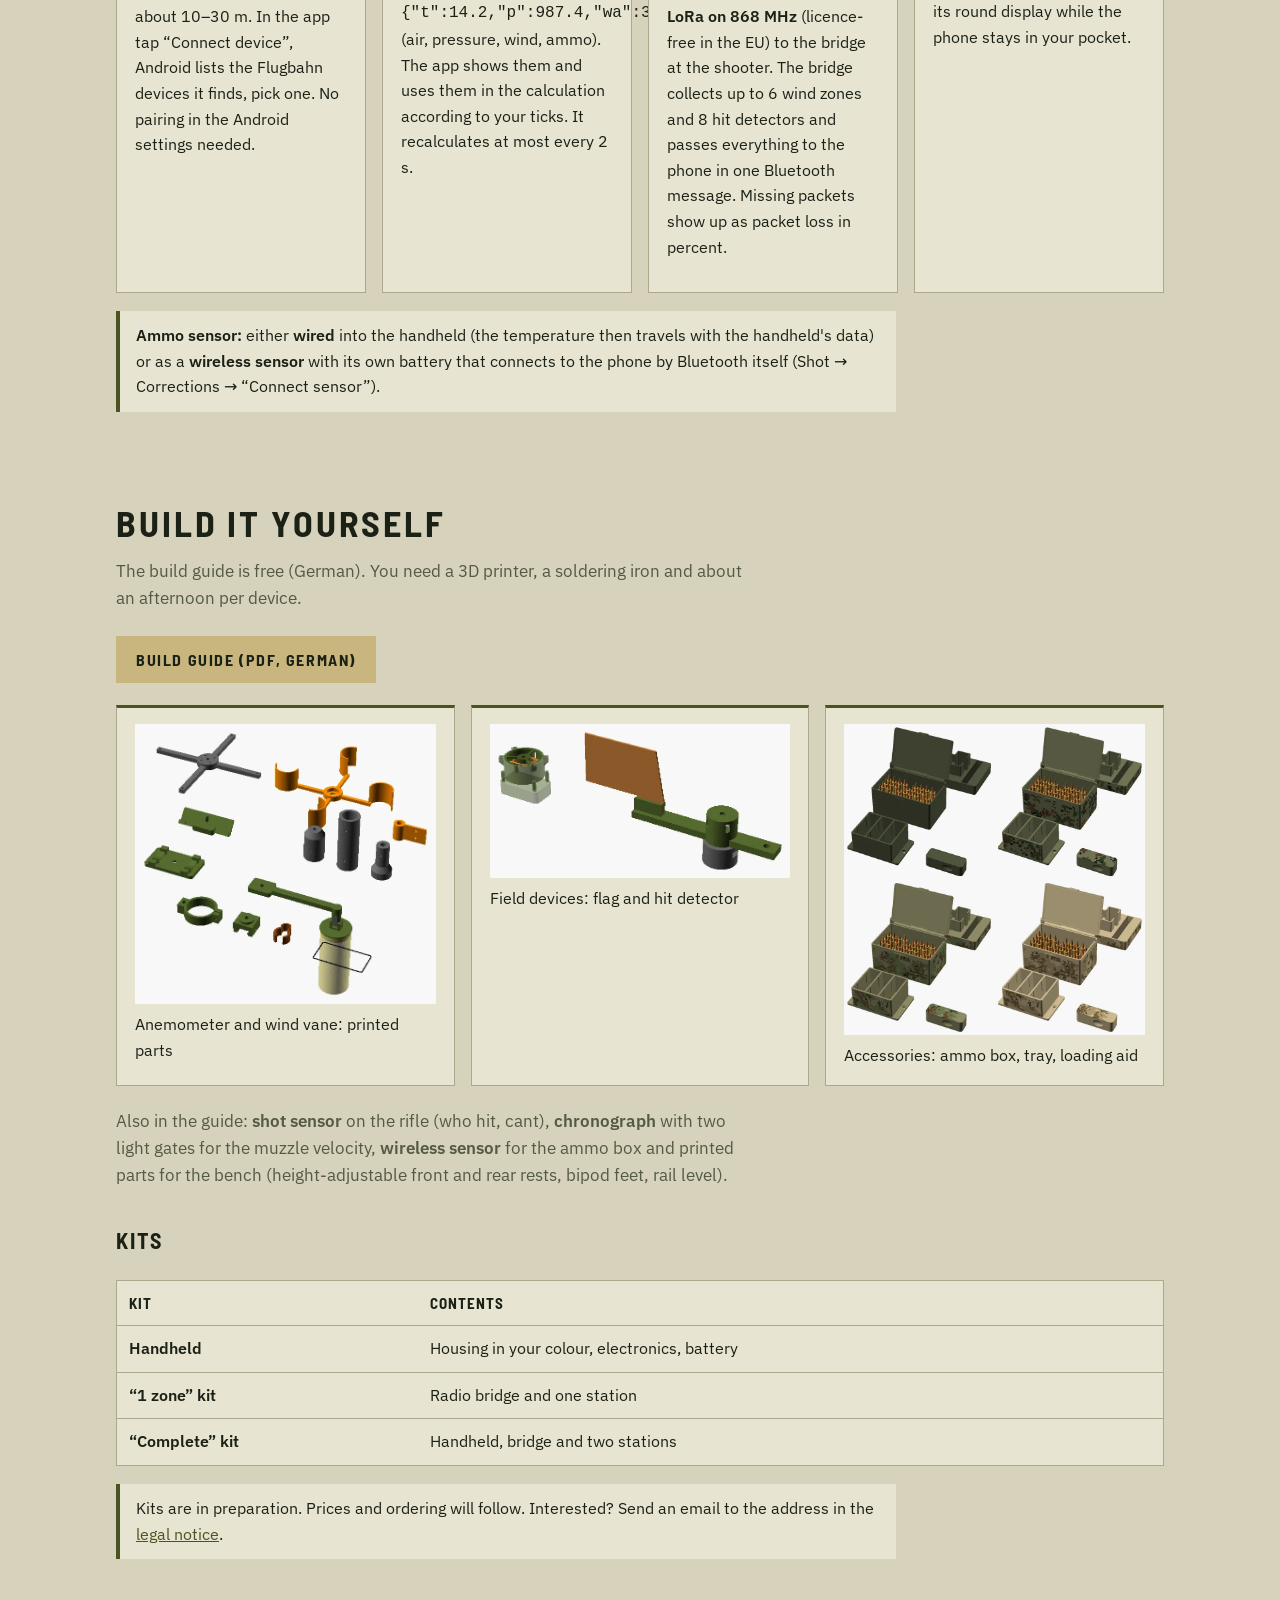
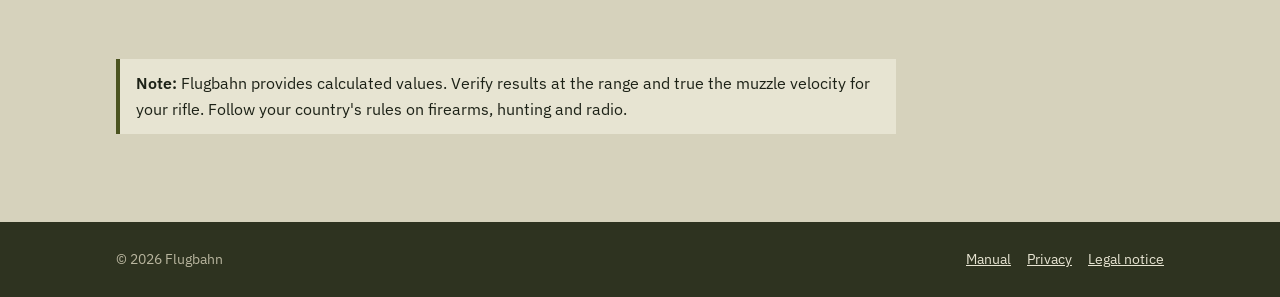
==== commit 24054914: "Long Range bis 1300 m: App, Webseite, Bauanleitung Co-Authored-By: Claude Opus 5.5 <noreply@anthropi" ====
--- a/index.html
+++ b/index.html
@@ -4,10 +4,10 @@
 <meta charset="utf-8">
 <meta name="viewport" content="width=device-width, initial-scale=1, viewport-fit=cover">
 <title>Flugbahn – Ballistikrechner und Windmessung</title>
-<meta name="description" content="Flugbahn: Ballistikrechner für Stand und Revier, offline, ohne Werbung und ohne Abo. Dazu eigene Wetterstation, Handgerät und Funk-Windmesser bis 1200 m zum Selberbauen.">
+<meta name="description" content="Flugbahn: Ballistikrechner für Stand und Revier, offline, ohne Werbung und ohne Abo. Dazu eigene Wetterstation, Handgerät und Funk-Windmesser bis 1300 m zum Selberbauen.">
 <meta name="theme-color" content="#2E3320">
 <meta property="og:title" content="Flugbahn – Ballistikrechner und Windmessung">
-<meta property="og:description" content="Feuerleitlösung in Sekunden, offline. Windradar mit eigenen Funkstationen bis 1200 m.">
+<meta property="og:description" content="Feuerleitlösung in Sekunden, offline. Windradar mit eigenen Funkstationen bis 1300 m.">
 <meta property="og:type" content="website">
 <meta property="og:url" content="https://marsu82.github.io/">
 <meta property="og:image" content="https://marsu82.github.io/bilder/vorschau.jpg">
@@ -81,7 +81,7 @@
 <body>
 <header class="top"><div class="wrap">
   <a class="brand cond" href="#"><svg viewBox="0 0 32 32" fill="none" stroke="#C9B57E" stroke-width="2.4"><circle cx="16" cy="16" r="11"/><path d="M16 1v8M16 23v8M1 16h8M23 16h8"/><circle cx="16" cy="16" r="1.6" fill="#C9B57E"/></svg>Flugbahn</a>
-  <nav class="links">
+  <nav class="links" aria-label="Hauptmenü / Main menu">
     <a class="opt" href="#start"><span class="de">Start</span><span class="en">Start</span></a>
     <a class="opt" href="#app"><span class="de">App</span><span class="en">App</span></a>
     <a class="opt" href="#geraete"><span class="de">Messgeräte</span><span class="en">Devices</span></a>
@@ -92,11 +92,12 @@
   </nav>
 </div></header>
 
+<main>
 <div class="hero"><div class="wrap">
   <div>
     <h1 class="cond"><span class="de">Treffen statt raten.</span><span class="en">Hit, don't guess.</span></h1>
-    <p class="de">Flugbahn rechnet deine Feuerleitlösung in Sekunden, auch ohne Netz am Stand oder im Revier. Mit eigenen Funk-Windmessern siehst du den Wind entlang der ganzen Bahn bis 1200 m.</p>
-    <p class="en">Flugbahn gives you a firing solution in seconds, even without signal at the range or in the field. With your own radio wind meters you see the wind along the whole bullet path up to 1200 m.</p>
+    <p class="de">Flugbahn rechnet deine Feuerleitlösung in Sekunden, auch ohne Netz am Stand oder im Revier. Mit eigenen Funk-Windmessern siehst du den Wind entlang der ganzen Bahn bis 1300 m.</p>
+    <p class="en">Flugbahn gives you a firing solution in seconds, even without signal at the range or in the field. With your own radio wind meters you see the wind along the whole bullet path up to 1300 m.</p>
     <div class="btns">
       <a class="btn pri" href="#" aria-disabled="true" title="Bald verfügbar"><span class="de">Google Play – bald</span><span class="en">Google Play – soon</span></a>
       <a class="btn sec" href="app/"><span class="de">Im Browser testen</span><span class="en">Try in browser</span></a>
@@ -107,7 +108,6 @@
   <img src="bilder/handy-schuss.webp" width="420" height="910" alt="Flugbahn: Feuerleitlösung mit Turmrichtung und Absehen">
 </div></div>
 
-<main>
 <section id="app"><div class="wrap">
   <h2 class="cond"><span class="de">Die App</span><span class="en">The app</span></h2>
   <p class="lead de">Für Sportschützen, Jäger und PRS. Alle Daten bleiben auf deinem Handy, es gibt kein Konto.</p>
@@ -159,8 +159,8 @@
     <div class="txt"><h3><span class="de">Funkstation und Windradar</span><span class="en">Radio station and wind radar</span></h3>
       <p class="de">Bis zu sechs Stationen entlang der Bahn melden Wind und Richtung per Funk an die Brücke am Schützen. Die App zeigt den <b>wirksamen Seitenwind</b> über die ganze Strecke und gibt ein Signal, wenn der Wind ruhig ist.</p>
       <p class="en">Up to six stations along the range report wind speed and direction by radio to the bridge next to the shooter. The app shows the <b>effective crosswind</b> over the whole distance and beeps when the wind settles.</p>
-      <ul class="de"><li>Reichweite bis 1200 m mit Paketverlust-Anzeige</li><li>Akku und Solar, Stativ oder Sandsack</li><li>Treffermelder für Stahlziele</li></ul>
-      <ul class="en"><li>Range up to 1200 m with packet-loss display</li><li>Battery and solar, tripod or sandbag</li><li>Hit detector for steel targets</li></ul></div></div>
+      <ul class="de"><li>Reichweite bis 1300 m mit Paketverlust-Anzeige</li><li>Akku und Solar, Stativ oder Sandsack</li><li>Treffermelder für Stahlziele</li></ul>
+      <ul class="en"><li>Range up to 1300 m with packet-loss display</li><li>Battery and solar, tripod or sandbag</li><li>Hit detector for steel targets</li></ul></div></div>
 
   <div class="dev"><img src="bilder/flinte.webp" width="900" height="633" loading="lazy" alt="Schrotpatronen-Halter, Choke-Etui, Gürtel-Clip und Funkfühler">
     <div class="txt"><h3><span class="de">Funkfühler und Flinten-Zubehör</span><span class="en">Wireless sensor and shotgun accessories</span></h3>
@@ -207,7 +207,7 @@
         <rect x="705" y="100" width="90" height="150" rx="14" fill="var(--head)" stroke="var(--acc)" stroke-width="2"/><text class="de" x="750" y="170" text-anchor="middle" fill="#E7E4D2" font-weight="700">Handy</text><text class="en" x="750" y="170" text-anchor="middle" fill="#E7E4D2" font-weight="700">Phone</text><text x="750" y="190" text-anchor="middle" fill="#C9B57E" font-size="13">Flugbahn</text>
       </g>
       <g font-size="13" fill="var(--muted)">
-        <text class="de" x="300" y="92" text-anchor="middle">LoRa-Funk 868 MHz, bis 1200 m</text><text class="en" x="300" y="92" text-anchor="middle">LoRa radio 868 MHz, up to 1200 m</text>
+        <text class="de" x="300" y="92" text-anchor="middle">LoRa-Funk 868 MHz, bis 1300 m</text><text class="en" x="300" y="92" text-anchor="middle">LoRa radio 868 MHz, up to 1300 m</text>
         <text x="630" y="140" text-anchor="middle">Bluetooth</text>
         <text x="610" y="220" text-anchor="middle">Bluetooth</text>
         <text class="de" x="430" y="312" text-anchor="middle">Bluetooth, direkt</text><text class="en" x="430" y="312" text-anchor="middle">Bluetooth, direct</text>
@@ -222,8 +222,8 @@
       <p class="de">Jedes Gerät schickt seine Messwerte als kurze Textzeile, das Handgerät jede Sekunde, der Funkfühler alle 5 s, zum Beispiel <code>{"t":14.2,"p":987.4,"wa":3.1,"at":21.4}</code> (Luft, Druck, Wind, Munition). Die App zeigt sie an und übernimmt sie in die Rechnung, je nachdem, welche Haken du gesetzt hast. Neu gerechnet wird höchstens alle 2 s.</p>
       <p class="en">Each device sends its readings as a short line of text, the handheld every second, the wireless sensor every 5 s, for example <code>{"t":14.2,"p":987.4,"wa":3.1,"at":21.4}</code> (air, pressure, wind, ammo). The app shows them and uses them in the calculation according to your ticks. It recalculates at most every 2 s.</p></div>
     <div class="card"><h3><span class="de">3 · LoRa-Funk über die Strecke</span><span class="en">3 · LoRa radio down the range</span></h3>
-      <p class="de">Bluetooth reicht keine 1200 m. Die Stationen an der Bahn funken deshalb mit <b>LoRa auf 868 MHz</b> (in der EU anmeldefrei) alle 2 s ein 16-Byte-Paket an die Brücke am Schützen. Die Brücke sammelt bis zu 6 Windzonen und 8 Treffermelder und gibt alles in einer Meldung per Bluetooth ans Handy weiter. Fehlende Pakete zeigt die App als Paketverlust in Prozent.</p>
-      <p class="en">Bluetooth does not reach 1200 m. The stations along the range therefore send a 16-byte packet every 2 s via <b>LoRa on 868 MHz</b> (licence-free in the EU) to the bridge at the shooter. The bridge collects up to 6 wind zones and 8 hit detectors and passes everything to the phone in one Bluetooth message. Missing packets show up as packet loss in percent.</p></div>
+      <p class="de">Bluetooth reicht keine 1300 m. Die Stationen an der Bahn funken deshalb mit <b>LoRa auf 868 MHz</b> (in der EU anmeldefrei) alle 2 s ein 16-Byte-Paket an die Brücke am Schützen. Die Brücke sammelt bis zu 6 Windzonen und 8 Treffermelder und gibt alles in einer Meldung per Bluetooth ans Handy weiter. Fehlende Pakete zeigt die App als Paketverlust in Prozent.</p>
+      <p class="en">Bluetooth does not reach 1300 m. The stations along the range therefore send a 16-byte packet every 2 s via <b>LoRa on 868 MHz</b> (licence-free in the EU) to the bridge at the shooter. The bridge collects up to 6 wind zones and 8 hit detectors and passes everything to the phone in one Bluetooth message. Missing packets show up as packet loss in percent.</p></div>
     <div class="card"><h3><span class="de">4 · Und zurück</span><span class="en">4 · And back</span></h3>
       <p class="de">Die App schickt die fertige Feuerleitlösung (Höhe, Seite, Klicks, Drehrichtung) zurück ans Handgerät. So steht sie auch auf dessen rundem Display, wenn das Handy in der Tasche bleibt.</p>
       <p class="en">The app sends the finished firing solution (elevation, windage, clicks, turret direction) back to the handheld, so it also shows on its round display while the phone stays in your pocket.</p></div>
@@ -266,7 +266,7 @@
 
 <footer><div class="wrap">
   <span>© 2026 Flugbahn</span>
-  <nav><a href="app/handbuch.html"><span class="de">Handbuch</span><span class="en">Manual</span></a><a href="app/datenschutz.html"><span class="de">Datenschutz</span><span class="en">Privacy</span></a><a href="impressum.html"><span class="de">Impressum</span><span class="en">Legal notice</span></a></nav>
+  <nav aria-label="Rechtliches und Hilfe / Legal and help"><a class="de" href="app/handbuch.html">Handbuch</a><a class="en" href="app/handbook.html">Manual</a><a class="de" href="app/datenschutz.html">Datenschutz</a><a class="en" href="app/privacy.html">Privacy</a><a href="impressum.html"><span class="de">Impressum</span><span class="en">Legal notice</span></a></nav>
 </div></footer>
 <script>
 (function () {
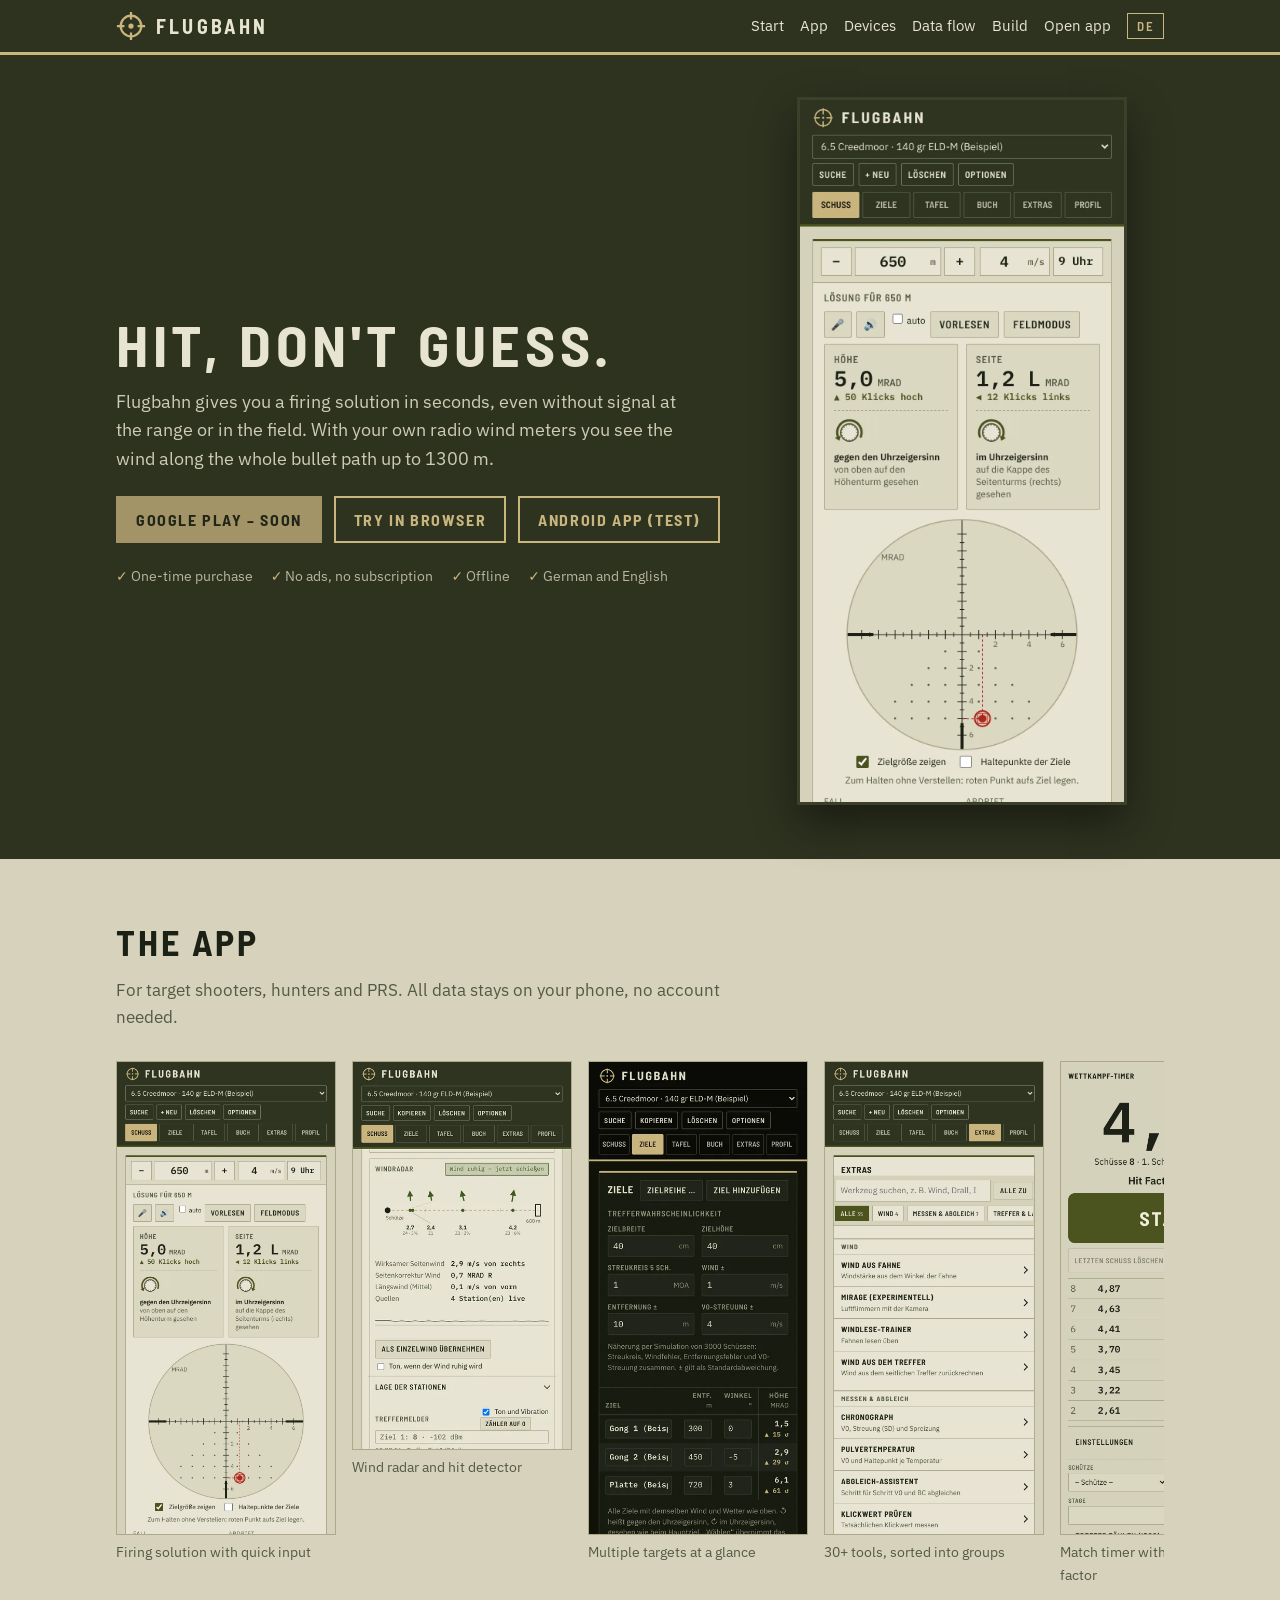
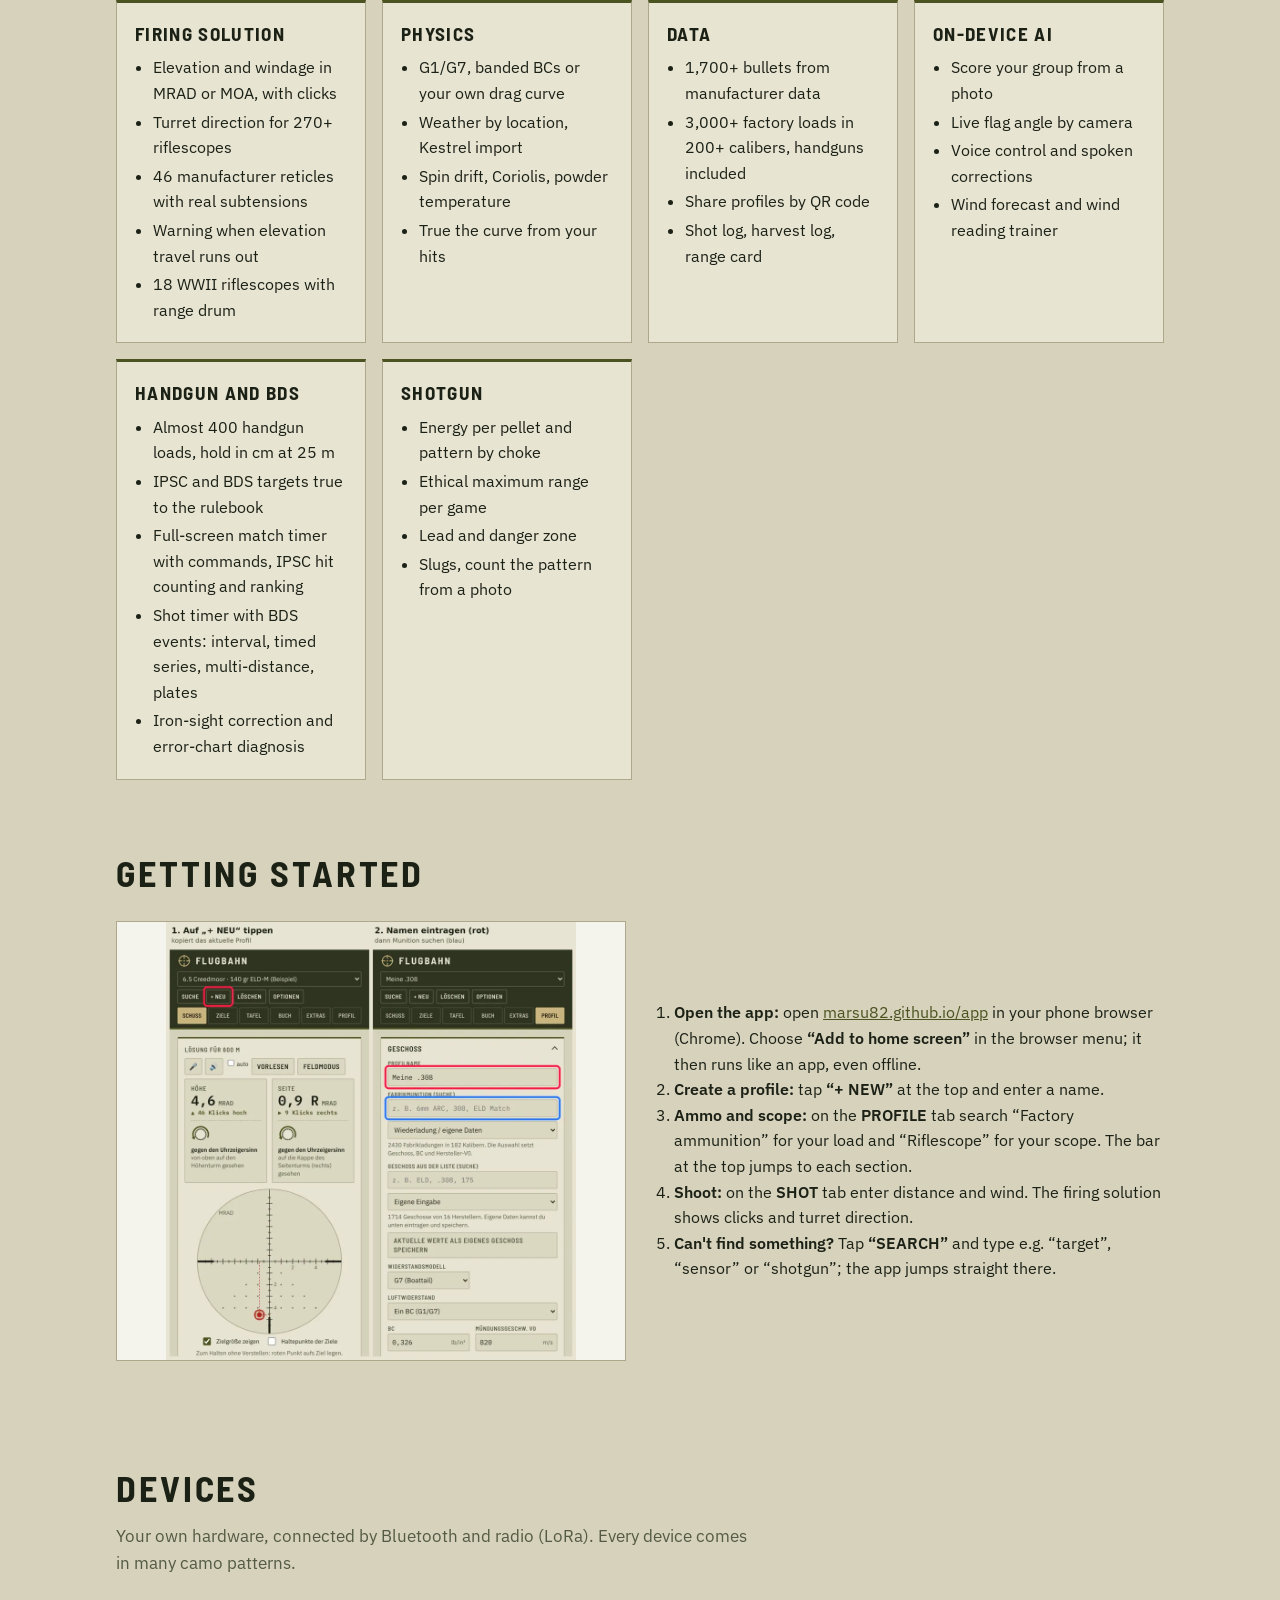
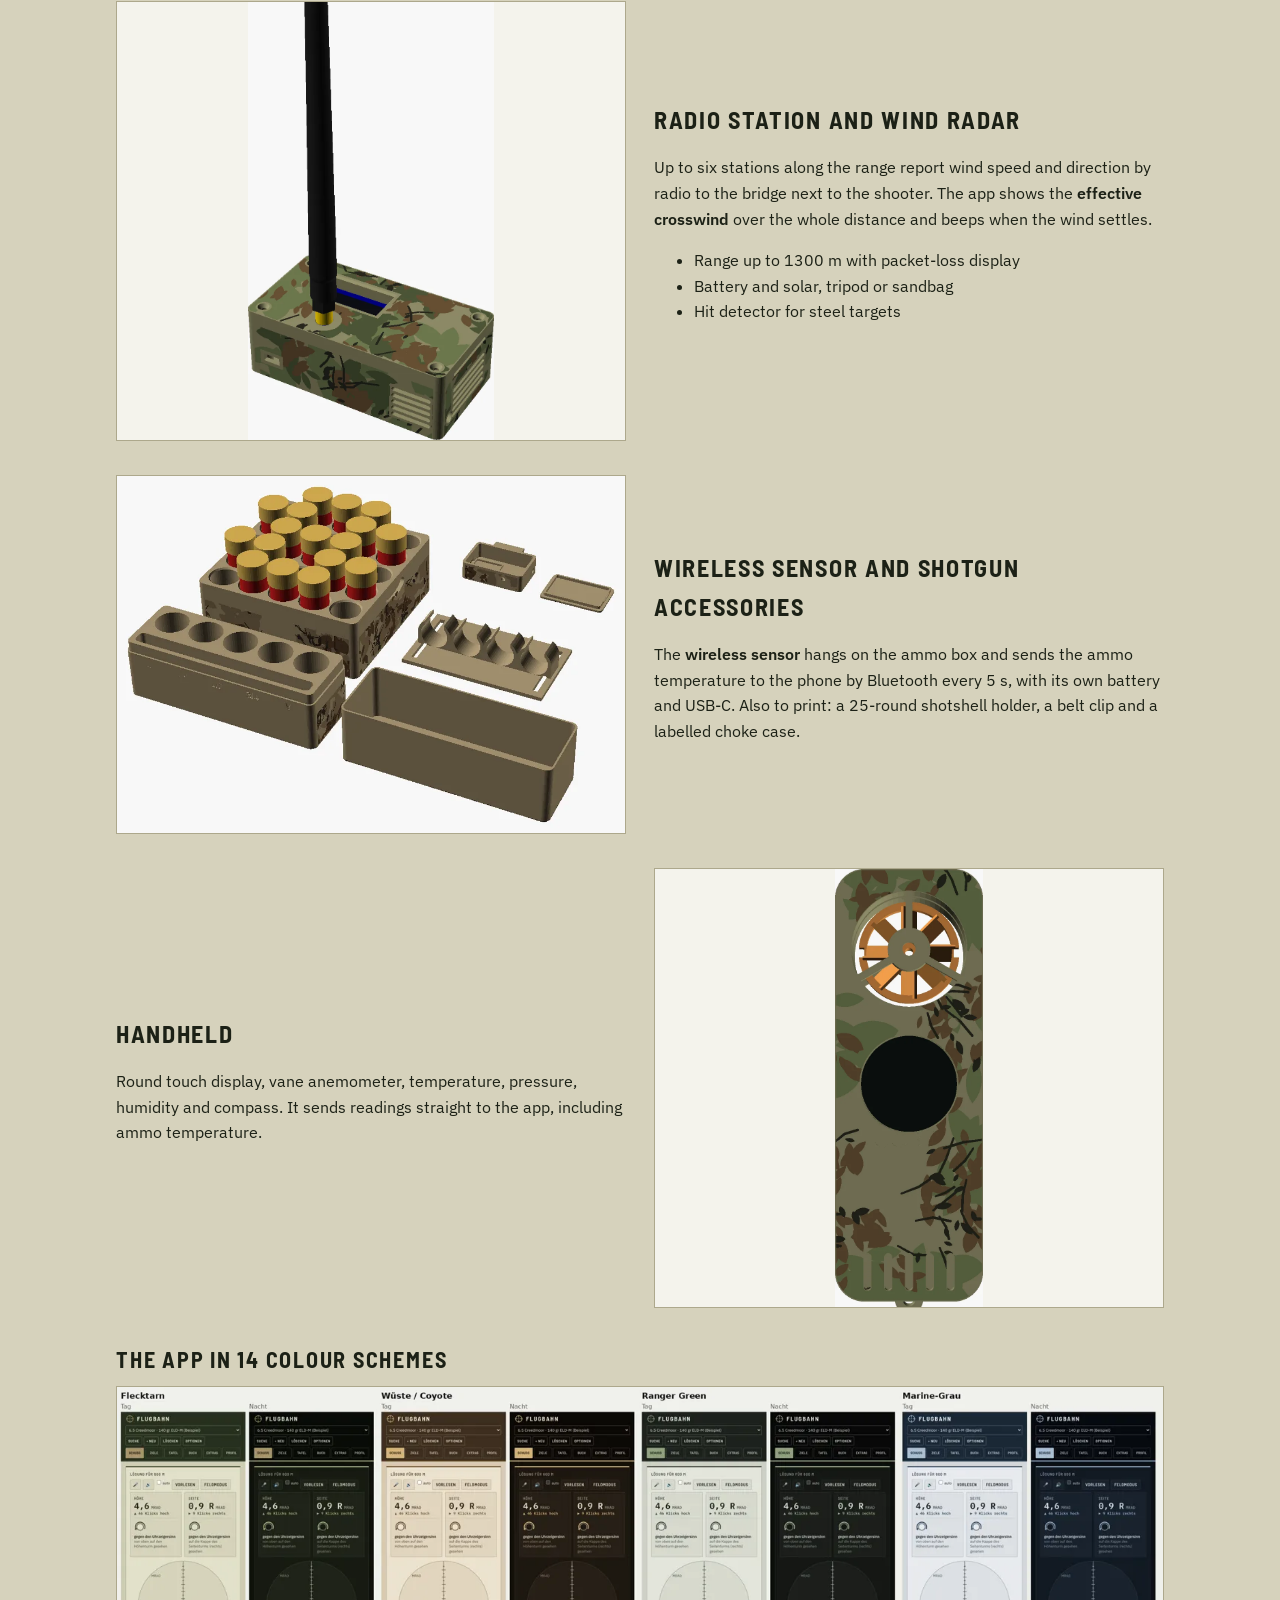
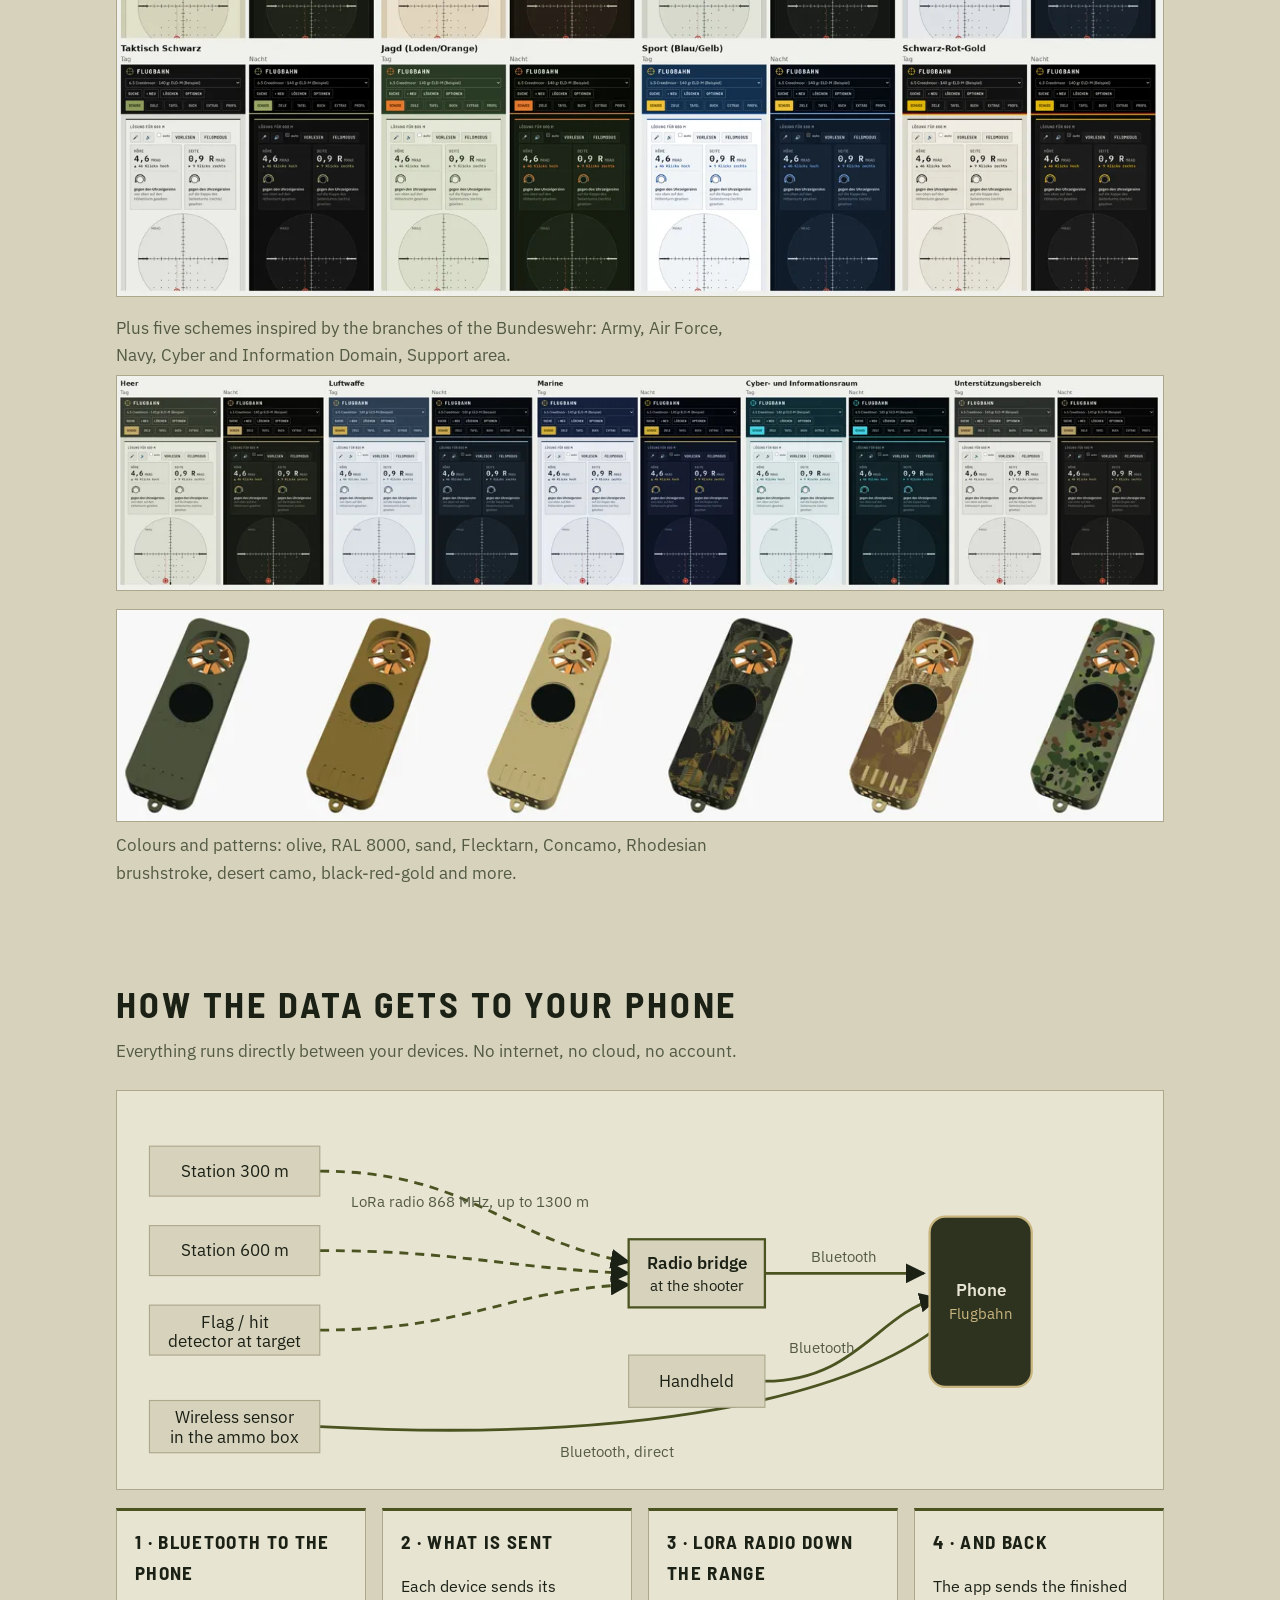
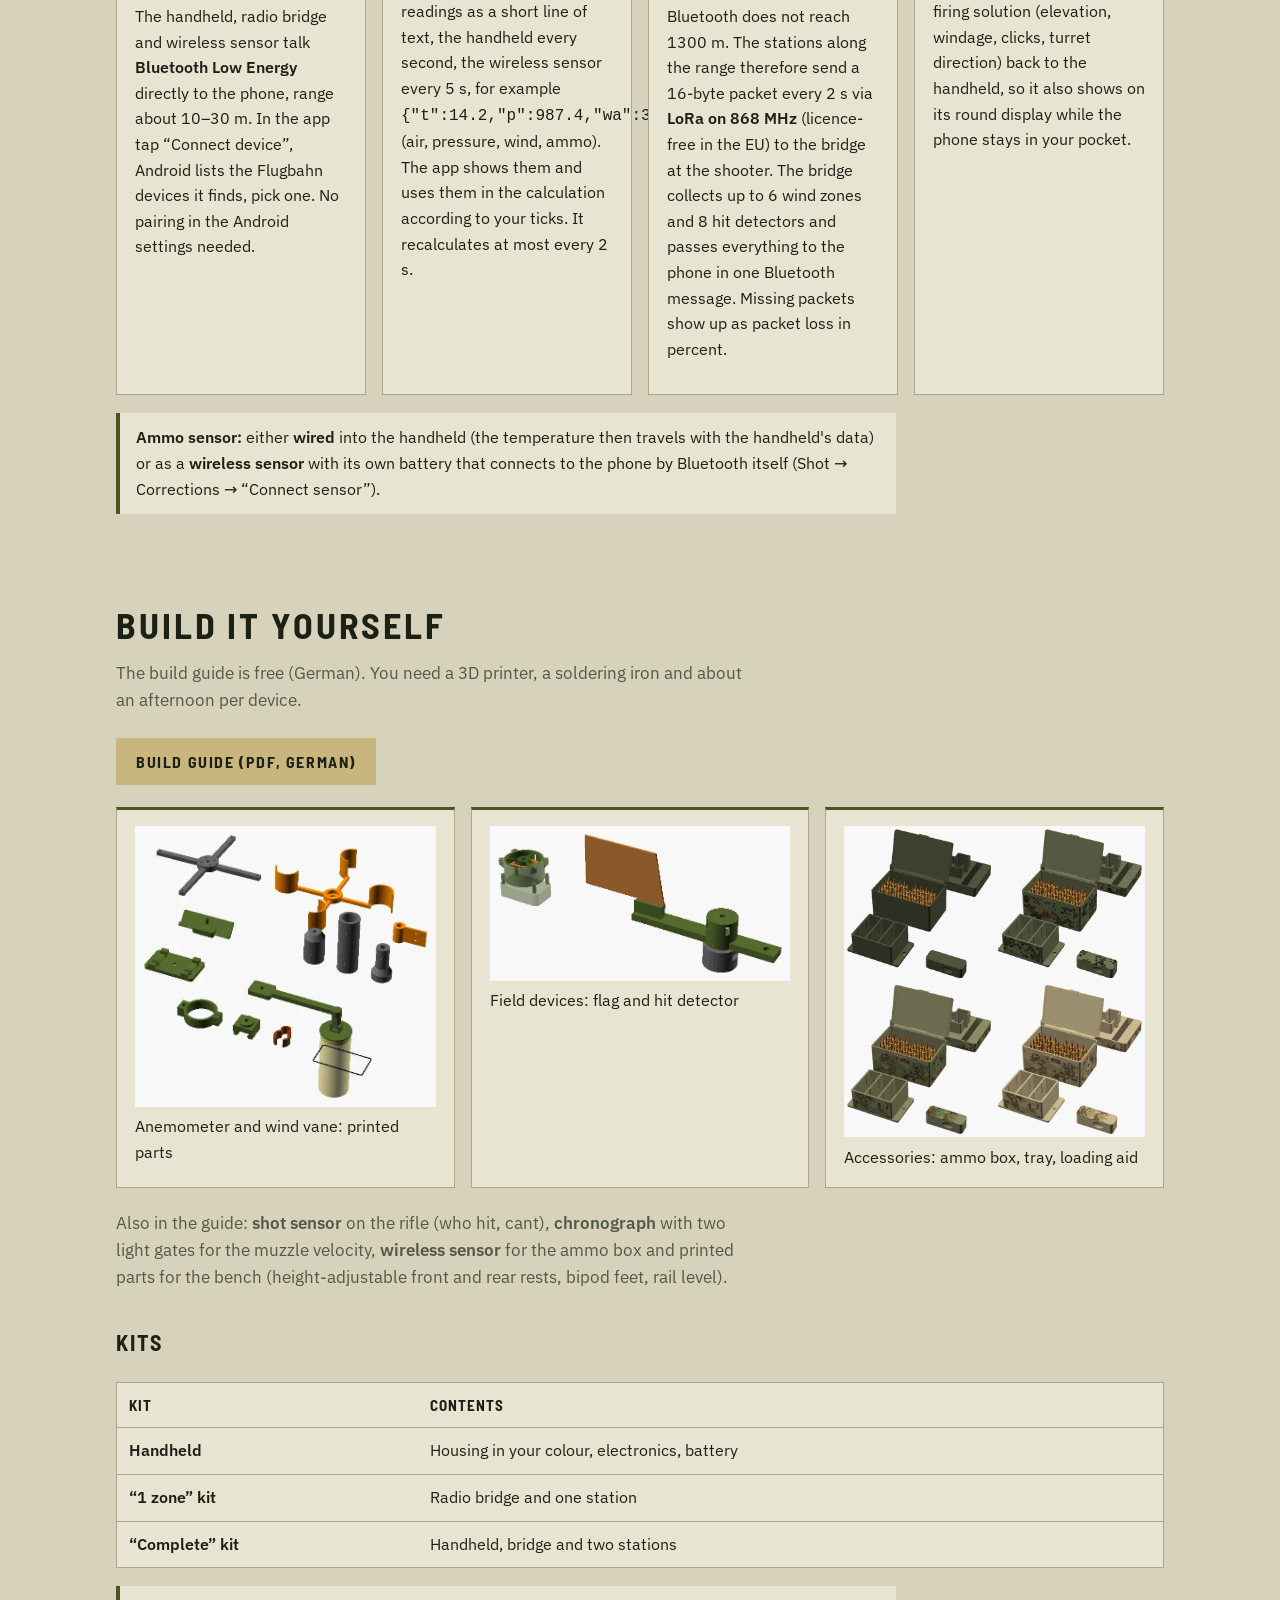
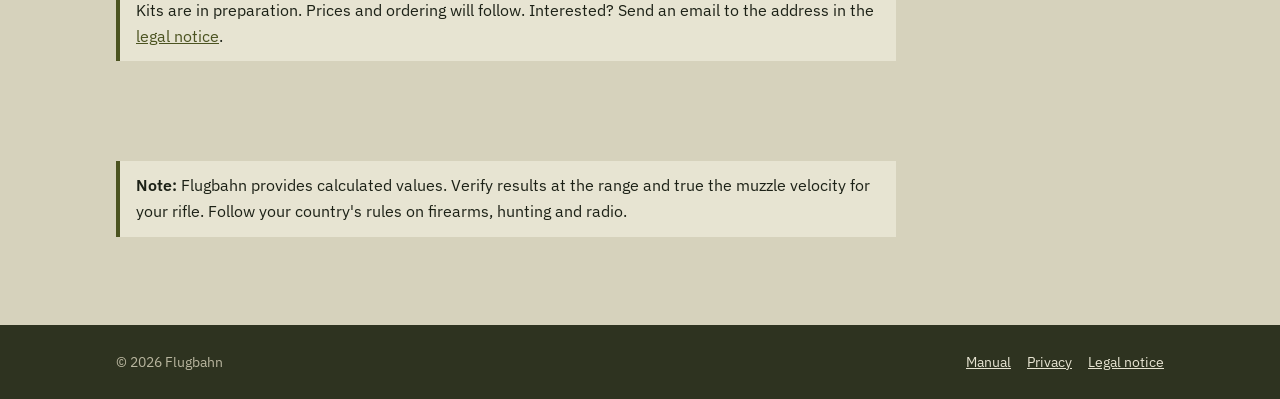
==== commit 7f1c828f: "Webseite: Wettkampf-Timer in Galerie und Kurzwaffen-Karte; App: Splitliste sichtbar Co-Authored-By: " ====
--- a/index.html
+++ b/index.html
@@ -117,6 +117,7 @@
     <figure><img src="bilder/handy-windradar.webp" width="420" height="746" loading="lazy" alt=""><figcaption class="de">Windradar und Treffermelder</figcaption><figcaption class="en">Wind radar and hit detector</figcaption></figure>
     <figure><img src="bilder/handy-ziele.webp" width="420" height="910" loading="lazy" alt=""><figcaption class="de">Mehrere Ziele auf einen Blick</figcaption><figcaption class="en">Multiple targets at a glance</figcaption></figure>
     <figure><img src="bilder/handy-extras.webp" width="420" height="910" loading="lazy" alt=""><figcaption class="de">Über 30 Werkzeuge, nach Gruppen sortiert</figcaption><figcaption class="en">30+ tools, sorted into groups</figcaption></figure>
+    <figure><img src="bilder/handy-timer.webp" width="420" height="910" loading="lazy" alt=""><figcaption class="de">Wettkampf-Timer mit Splits und Hit Factor</figcaption><figcaption class="en">Match timer with splits and hit factor</figcaption></figure>
     <figure><img src="bilder/handy-nacht.webp" width="420" height="910" loading="lazy" alt=""><figcaption class="de">Rotlicht-Modus für die Nacht</figcaption><figcaption class="en">Red-light mode for the night</figcaption></figure>
   </div>
   <div class="grid">
@@ -124,7 +125,7 @@
     <div class="card"><h3><span class="de">Physik</span><span class="en">Physics</span></h3><ul class="de"><li>G1/G7, BC-Staffeln oder eigene Widerstandskurve</li><li>Wetter per Standort, Kestrel-Import</li><li>Drall, Coriolis, Pulvertemperatur</li><li>Kurve aus deinen Treffern abgleichen</li></ul><ul class="en"><li>G1/G7, banded BCs or your own drag curve</li><li>Weather by location, Kestrel import</li><li>Spin drift, Coriolis, powder temperature</li><li>True the curve from your hits</li></ul></div>
     <div class="card"><h3><span class="de">Daten</span><span class="en">Data</span></h3><ul class="de"><li>Über 1.700 Geschosse von Herstellerangaben</li><li>Über 3.000 Fabrikladungen in über 200 Kalibern, auch Kurzwaffen</li><li>Profile per QR-Code teilen</li><li>Schussbuch, Streckenbuch, Schusstafel</li></ul><ul class="en"><li>1,700+ bullets from manufacturer data</li><li>3,000+ factory loads in 200+ calibers, handguns included</li><li>Share profiles by QR code</li><li>Shot log, harvest log, range card</li></ul></div>
     <div class="card"><h3><span class="de">KI auf dem Gerät</span><span class="en">On-device AI</span></h3><ul class="de"><li>Trefferbild per Foto auswerten</li><li>Fahnenwinkel live per Kamera</li><li>Sprachsteuerung und Sprachausgabe</li><li>Windprognose und Windlese-Trainer</li></ul><ul class="en"><li>Score your group from a photo</li><li>Live flag angle by camera</li><li>Voice control and spoken corrections</li><li>Wind forecast and wind reading trainer</li></ul></div>
-    <div class="card"><h3><span class="de">Kurzwaffe und BDS</span><span class="en">Handgun and BDS</span></h3><ul class="de"><li>Fast 400 Kurzwaffen-Ladungen, Haltepunkt in cm auf 25 m</li><li>IPSC- und BDS-Scheiben maßgenau nach Sportordnung</li><li>Schusstimer mit BDS-Disziplinen: Intervall, Zeitserie, Mehrdistanz, Fallscheibe</li><li>Visierkorrektur und Fehlerbild-Diagnose</li></ul><ul class="en"><li>Almost 400 handgun loads, hold in cm at 25 m</li><li>IPSC and BDS targets true to the rulebook</li><li>Shot timer with BDS events: interval, timed series, multi-distance, plates</li><li>Iron-sight correction and error-chart diagnosis</li></ul></div>
+    <div class="card"><h3><span class="de">Kurzwaffe und BDS</span><span class="en">Handgun and BDS</span></h3><ul class="de"><li>Fast 400 Kurzwaffen-Ladungen, Haltepunkt in cm auf 25 m</li><li>IPSC- und BDS-Scheiben maßgenau nach Sportordnung</li><li>Wettkampf-Timer im Vollbild mit Kommandos, IPSC-Trefferzählung und Rangliste</li><li>Schusstimer mit BDS-Disziplinen: Intervall, Zeitserie, Mehrdistanz, Fallscheibe</li><li>Visierkorrektur und Fehlerbild-Diagnose</li></ul><ul class="en"><li>Almost 400 handgun loads, hold in cm at 25 m</li><li>IPSC and BDS targets true to the rulebook</li><li>Full-screen match timer with commands, IPSC hit counting and ranking</li><li>Shot timer with BDS events: interval, timed series, multi-distance, plates</li><li>Iron-sight correction and error-chart diagnosis</li></ul></div>
     <div class="card"><h3><span class="de">Flinte</span><span class="en">Shotgun</span></h3><ul class="de"><li>Energie je Schrotkorn und Garbe nach Würgebohrung</li><li>Sinnvolle Höchstentfernung je Wildart</li><li>Vorhalt und Gefahrenbereich</li><li>Flintenlaufgeschosse, Garbe per Foto zählen</li></ul><ul class="en"><li>Energy per pellet and pattern by choke</li><li>Ethical maximum range per game</li><li>Lead and danger zone</li><li>Slugs, count the pattern from a photo</li></ul></div>
   </div>
 </div></section>
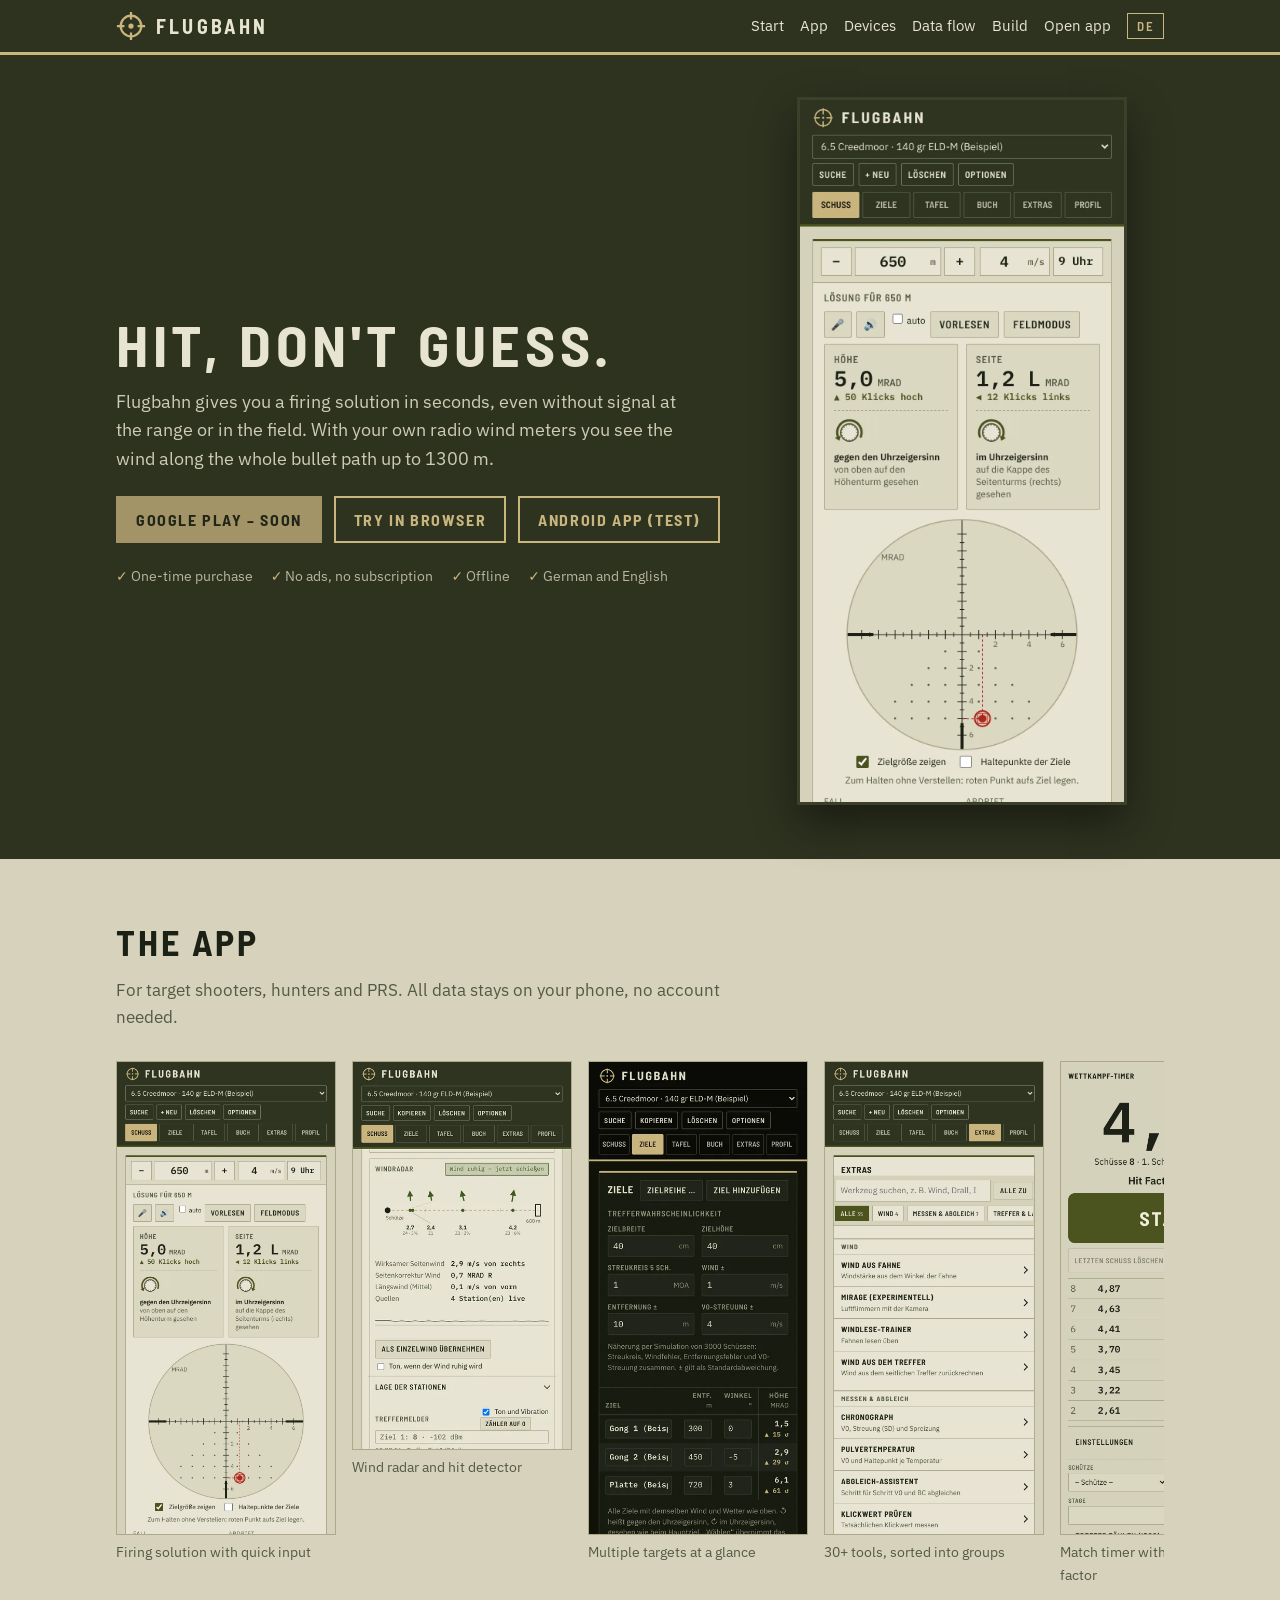
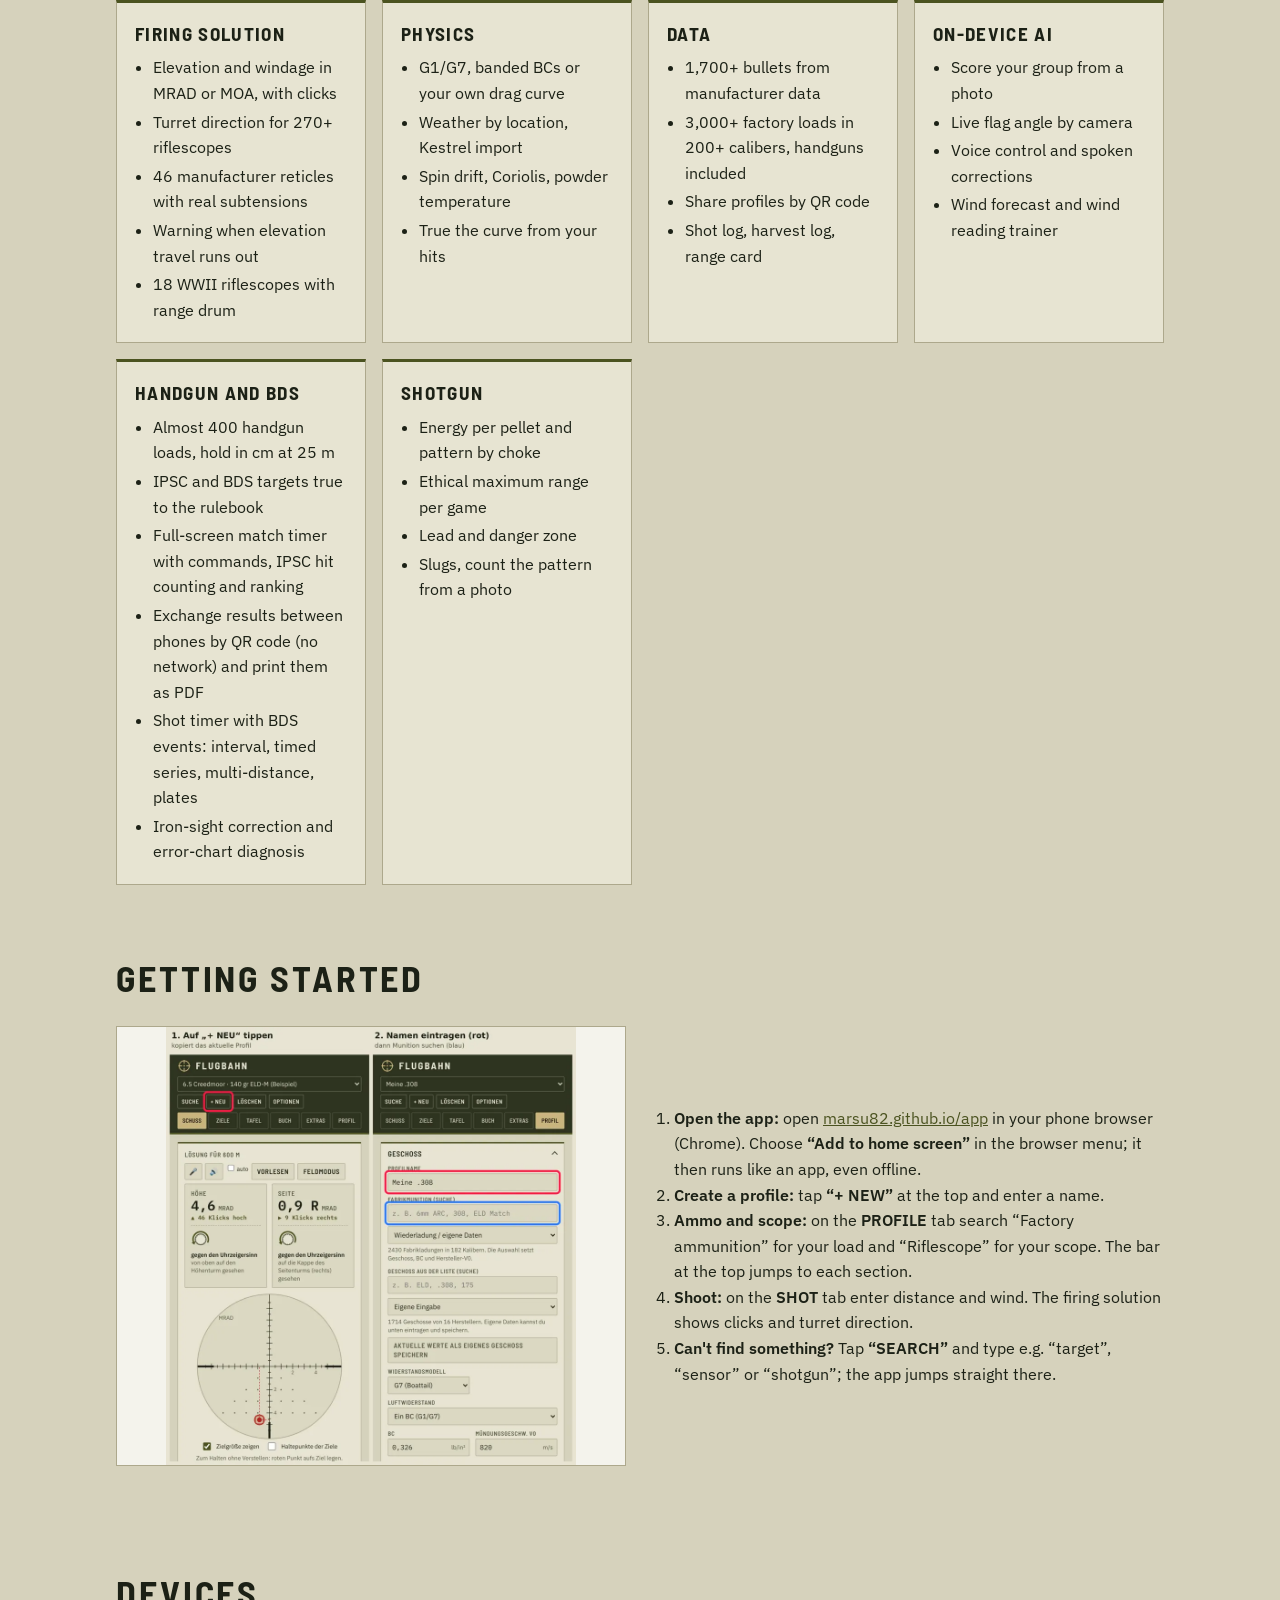
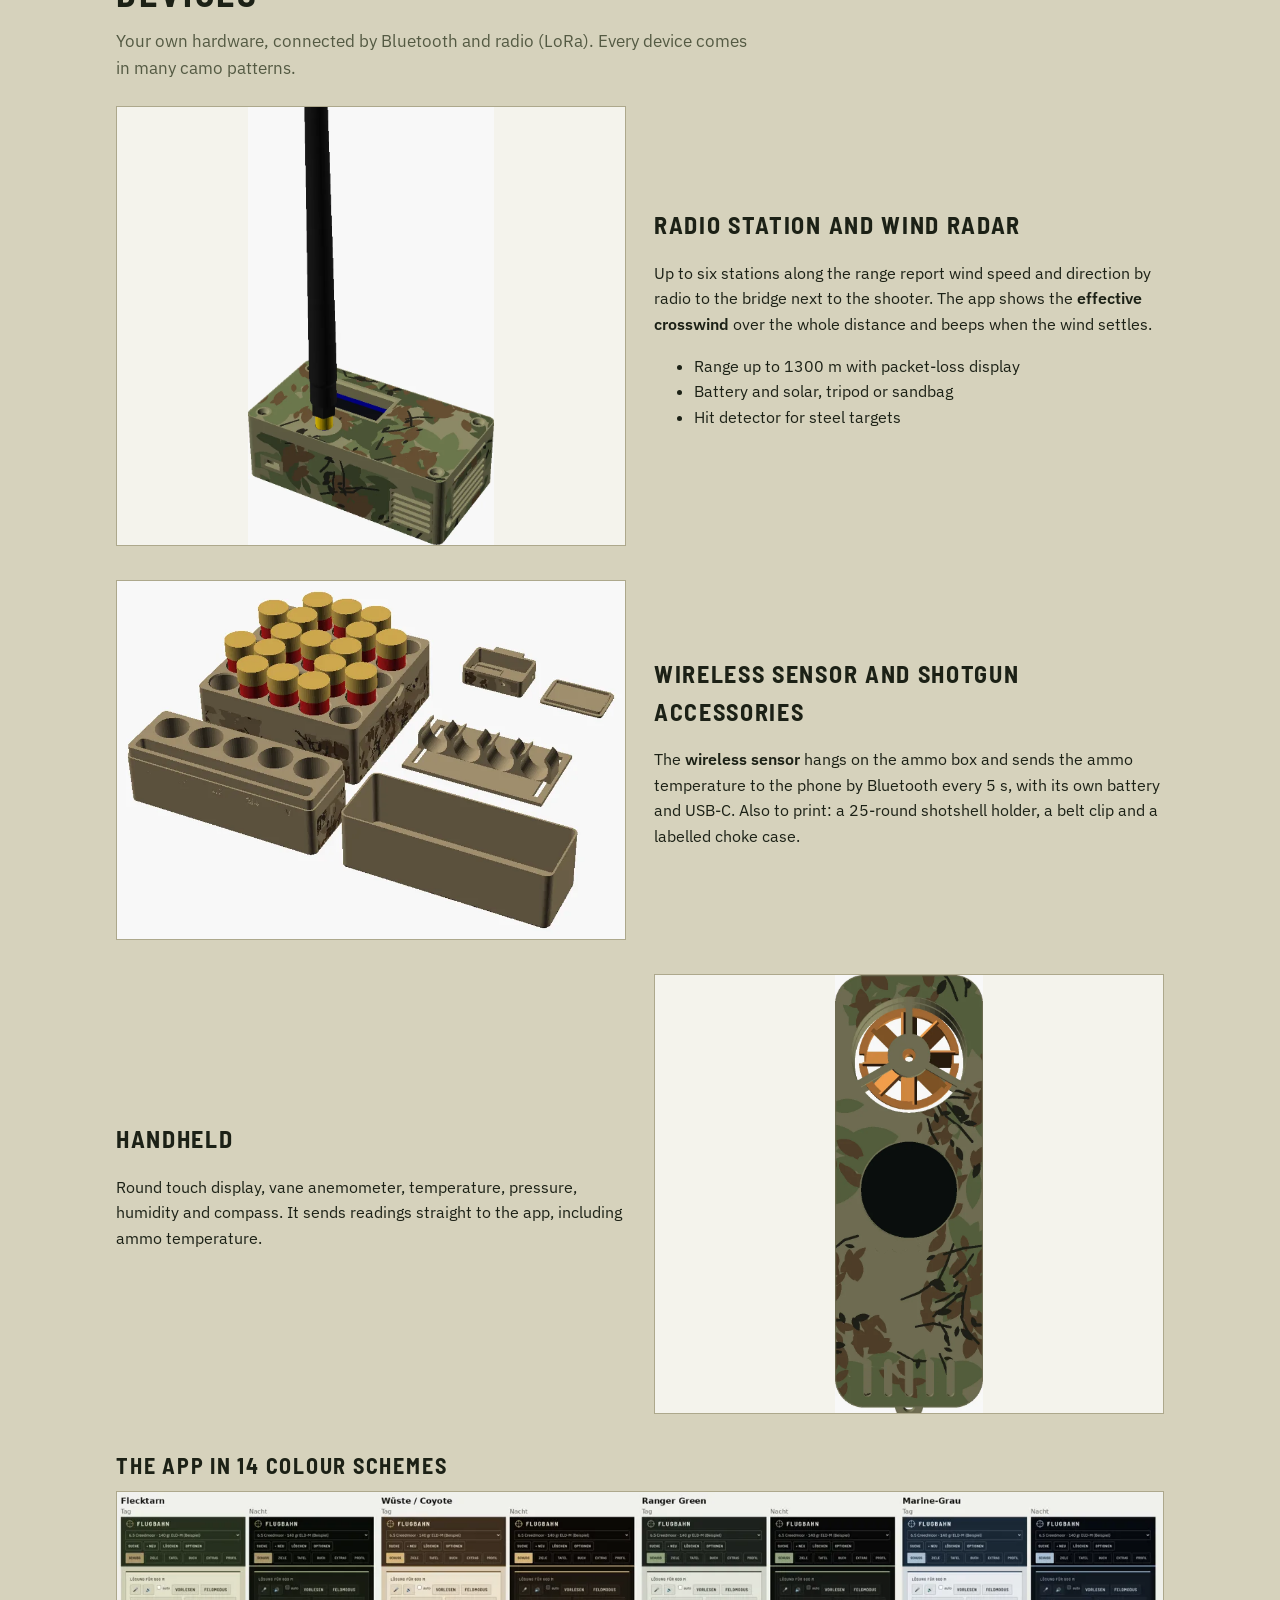
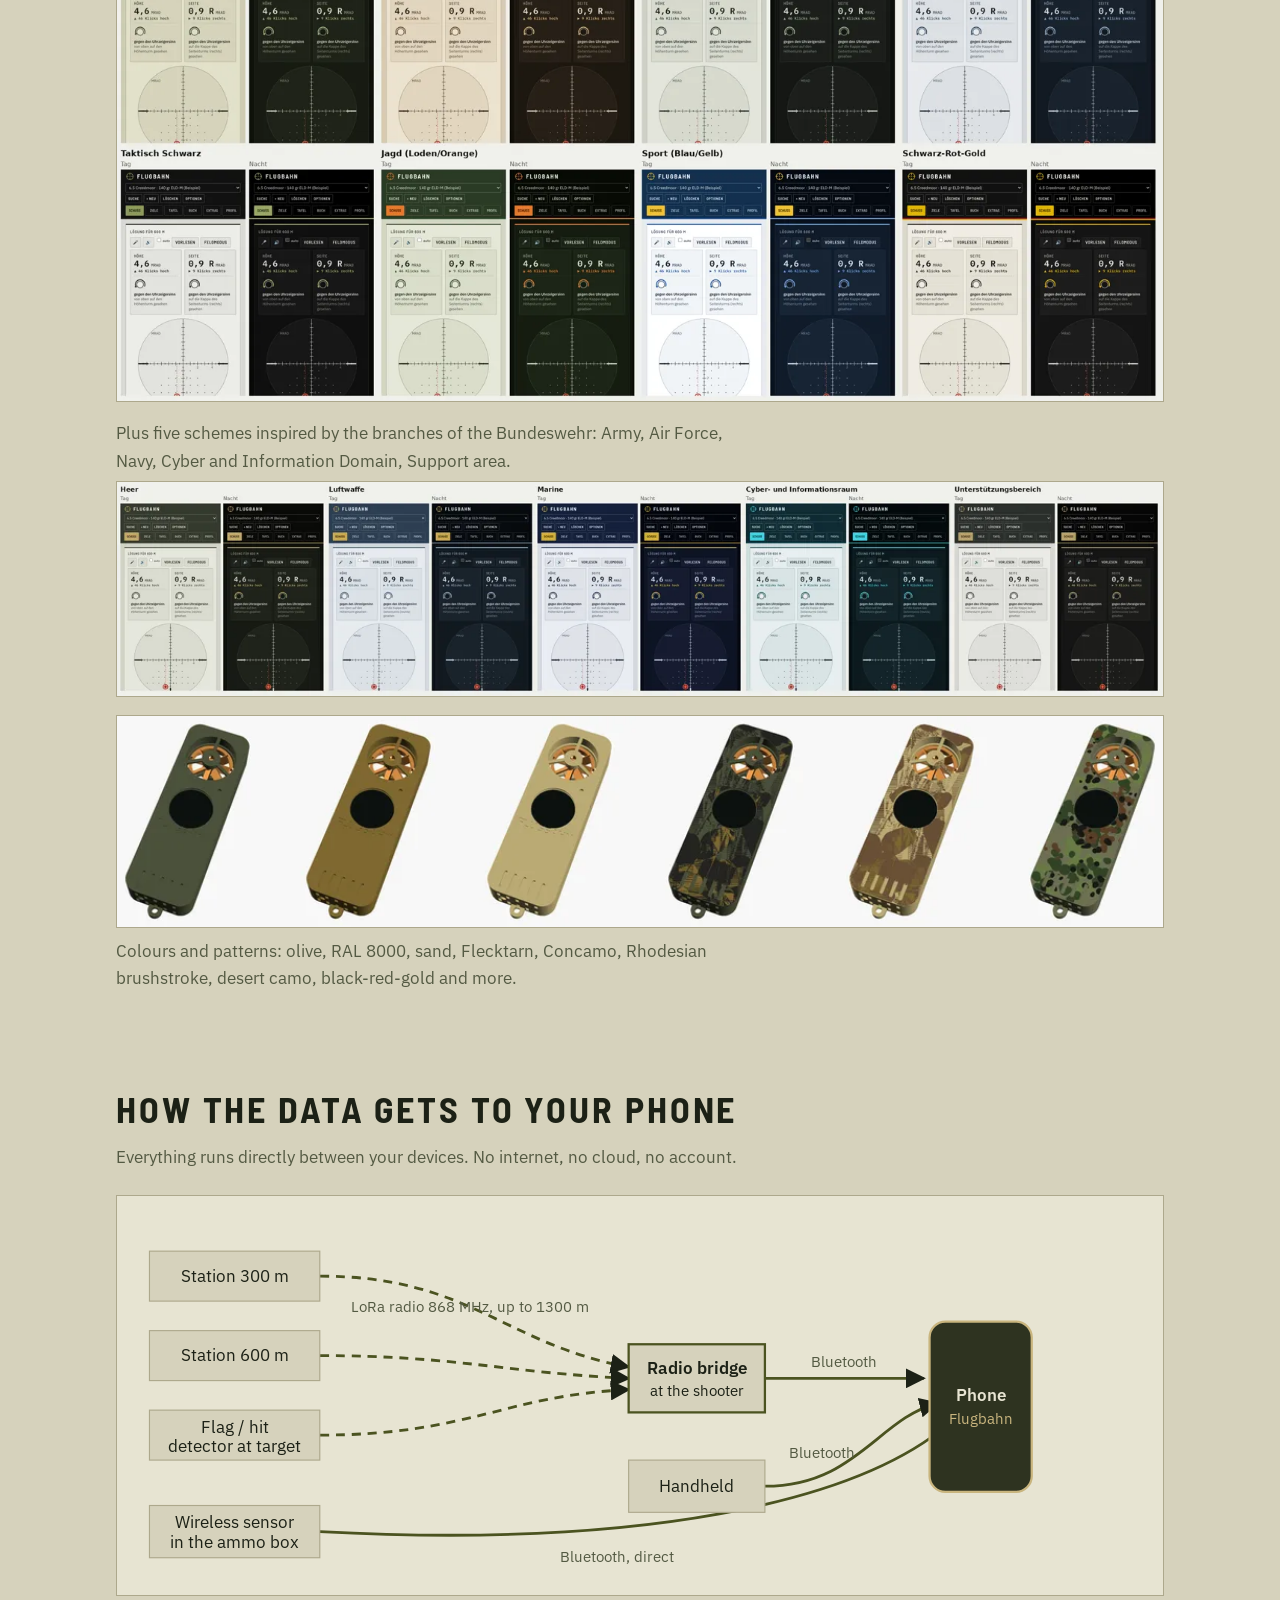
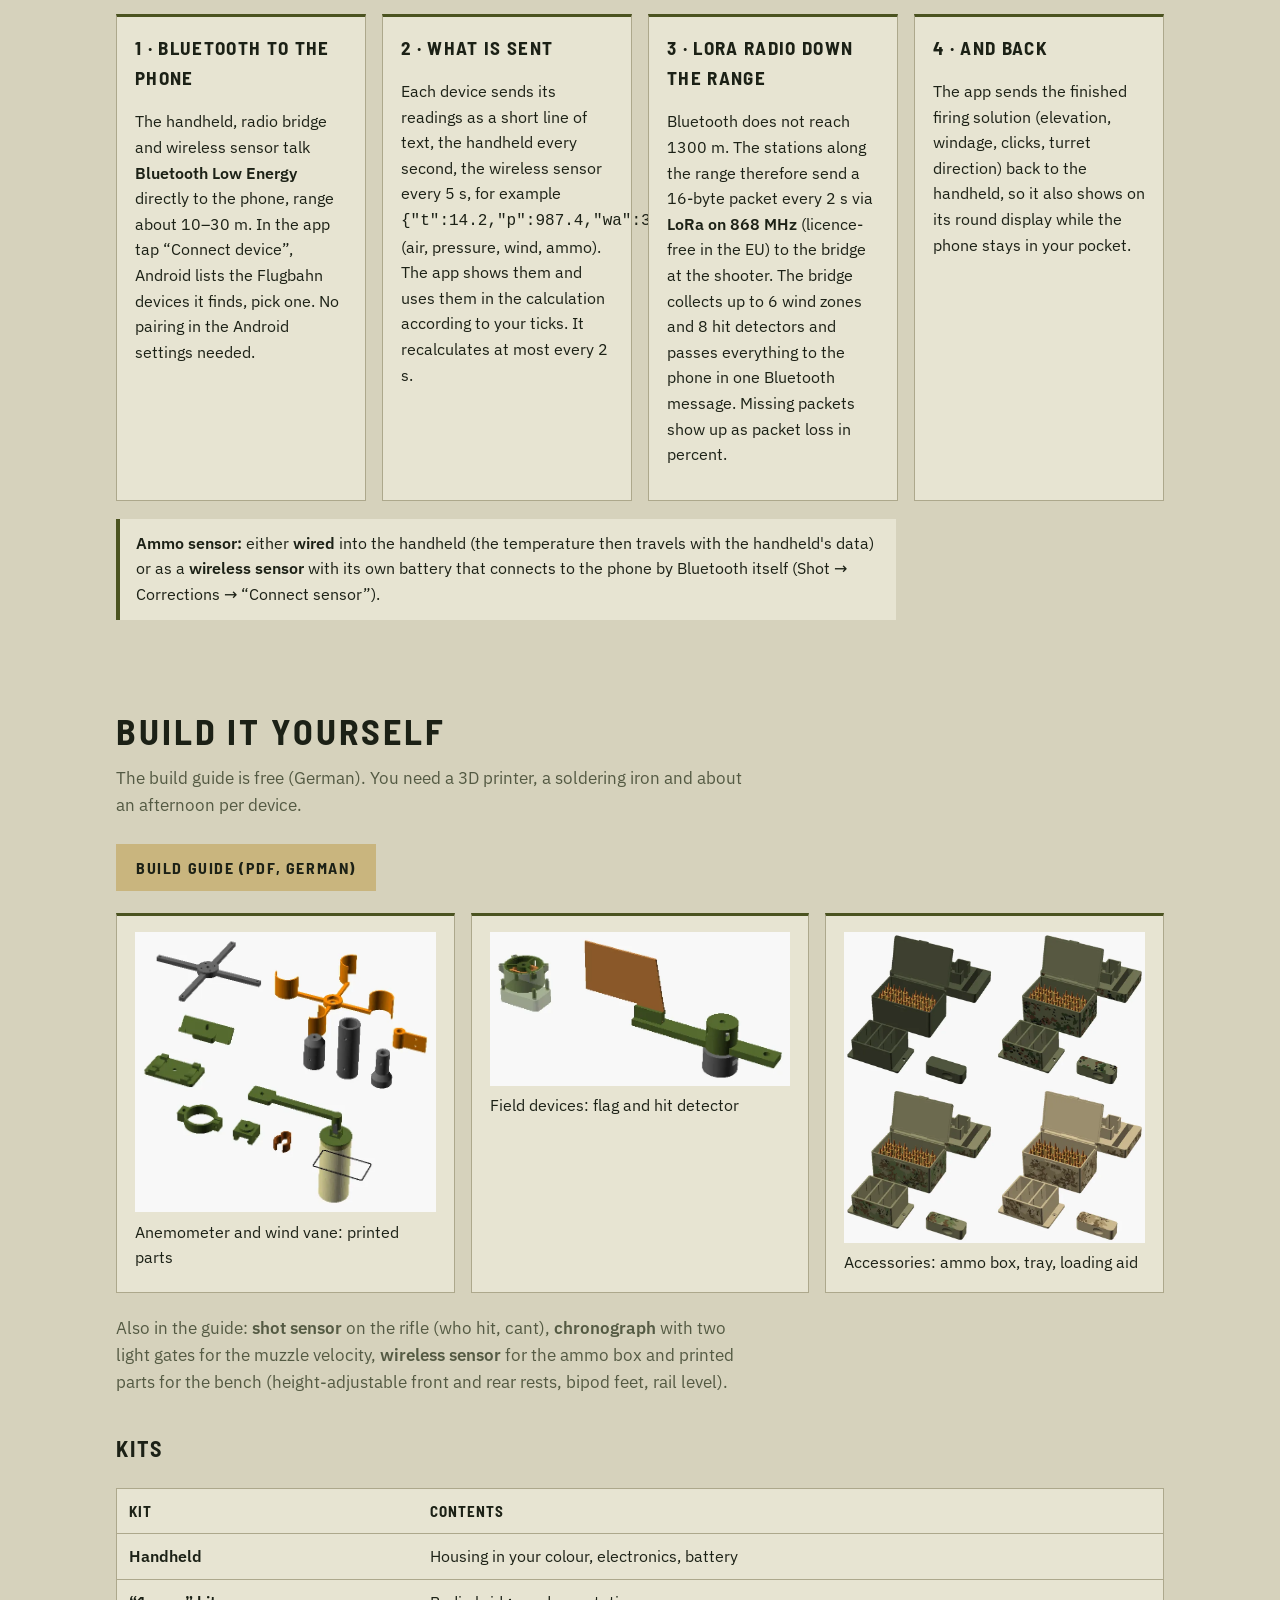
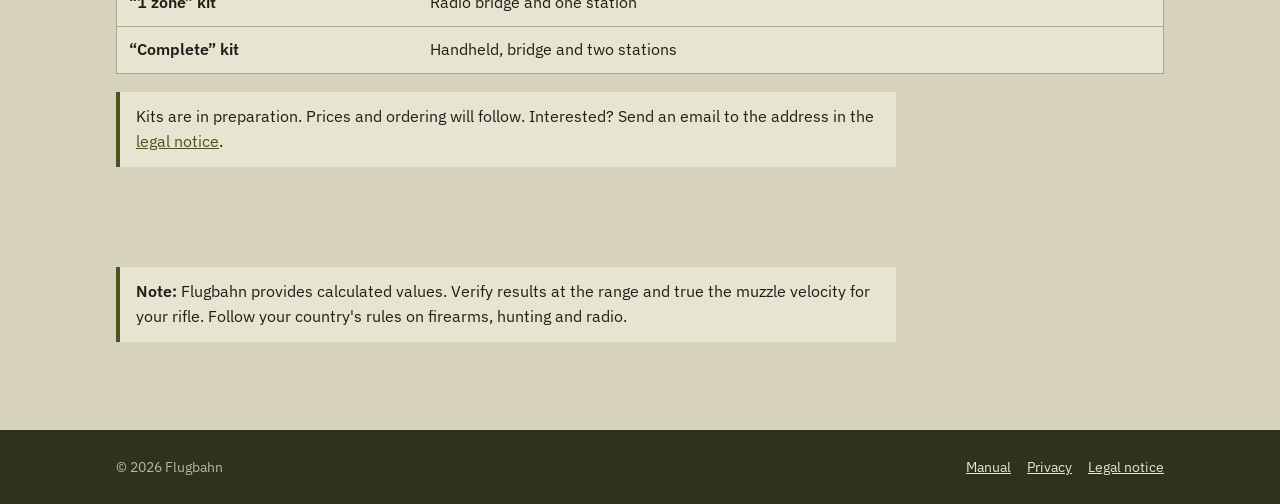
==== commit ab94ab54: "Webseite: Timer-QR und PDF Co-Authored-By: Claude Opus 5.5 <noreply@anthropic.com> Claude-Session: h" ====
--- a/index.html
+++ b/index.html
@@ -125,7 +125,7 @@
     <div class="card"><h3><span class="de">Physik</span><span class="en">Physics</span></h3><ul class="de"><li>G1/G7, BC-Staffeln oder eigene Widerstandskurve</li><li>Wetter per Standort, Kestrel-Import</li><li>Drall, Coriolis, Pulvertemperatur</li><li>Kurve aus deinen Treffern abgleichen</li></ul><ul class="en"><li>G1/G7, banded BCs or your own drag curve</li><li>Weather by location, Kestrel import</li><li>Spin drift, Coriolis, powder temperature</li><li>True the curve from your hits</li></ul></div>
     <div class="card"><h3><span class="de">Daten</span><span class="en">Data</span></h3><ul class="de"><li>Über 1.700 Geschosse von Herstellerangaben</li><li>Über 3.000 Fabrikladungen in über 200 Kalibern, auch Kurzwaffen</li><li>Profile per QR-Code teilen</li><li>Schussbuch, Streckenbuch, Schusstafel</li></ul><ul class="en"><li>1,700+ bullets from manufacturer data</li><li>3,000+ factory loads in 200+ calibers, handguns included</li><li>Share profiles by QR code</li><li>Shot log, harvest log, range card</li></ul></div>
     <div class="card"><h3><span class="de">KI auf dem Gerät</span><span class="en">On-device AI</span></h3><ul class="de"><li>Trefferbild per Foto auswerten</li><li>Fahnenwinkel live per Kamera</li><li>Sprachsteuerung und Sprachausgabe</li><li>Windprognose und Windlese-Trainer</li></ul><ul class="en"><li>Score your group from a photo</li><li>Live flag angle by camera</li><li>Voice control and spoken corrections</li><li>Wind forecast and wind reading trainer</li></ul></div>
-    <div class="card"><h3><span class="de">Kurzwaffe und BDS</span><span class="en">Handgun and BDS</span></h3><ul class="de"><li>Fast 400 Kurzwaffen-Ladungen, Haltepunkt in cm auf 25 m</li><li>IPSC- und BDS-Scheiben maßgenau nach Sportordnung</li><li>Wettkampf-Timer im Vollbild mit Kommandos, IPSC-Trefferzählung und Rangliste</li><li>Schusstimer mit BDS-Disziplinen: Intervall, Zeitserie, Mehrdistanz, Fallscheibe</li><li>Visierkorrektur und Fehlerbild-Diagnose</li></ul><ul class="en"><li>Almost 400 handgun loads, hold in cm at 25 m</li><li>IPSC and BDS targets true to the rulebook</li><li>Full-screen match timer with commands, IPSC hit counting and ranking</li><li>Shot timer with BDS events: interval, timed series, multi-distance, plates</li><li>Iron-sight correction and error-chart diagnosis</li></ul></div>
+    <div class="card"><h3><span class="de">Kurzwaffe und BDS</span><span class="en">Handgun and BDS</span></h3><ul class="de"><li>Fast 400 Kurzwaffen-Ladungen, Haltepunkt in cm auf 25 m</li><li>IPSC- und BDS-Scheiben maßgenau nach Sportordnung</li><li>Wettkampf-Timer im Vollbild mit Kommandos, IPSC-Trefferzählung und Rangliste</li><li>Ergebnisse per QR-Code zwischen Handys austauschen (ohne Netz) und als PDF drucken</li><li>Schusstimer mit BDS-Disziplinen: Intervall, Zeitserie, Mehrdistanz, Fallscheibe</li><li>Visierkorrektur und Fehlerbild-Diagnose</li></ul><ul class="en"><li>Almost 400 handgun loads, hold in cm at 25 m</li><li>IPSC and BDS targets true to the rulebook</li><li>Full-screen match timer with commands, IPSC hit counting and ranking</li><li>Exchange results between phones by QR code (no network) and print them as PDF</li><li>Shot timer with BDS events: interval, timed series, multi-distance, plates</li><li>Iron-sight correction and error-chart diagnosis</li></ul></div>
     <div class="card"><h3><span class="de">Flinte</span><span class="en">Shotgun</span></h3><ul class="de"><li>Energie je Schrotkorn und Garbe nach Würgebohrung</li><li>Sinnvolle Höchstentfernung je Wildart</li><li>Vorhalt und Gefahrenbereich</li><li>Flintenlaufgeschosse, Garbe per Foto zählen</li></ul><ul class="en"><li>Energy per pellet and pattern by choke</li><li>Ethical maximum range per game</li><li>Lead and danger zone</li><li>Slugs, count the pattern from a photo</li></ul></div>
   </div>
 </div></section>
